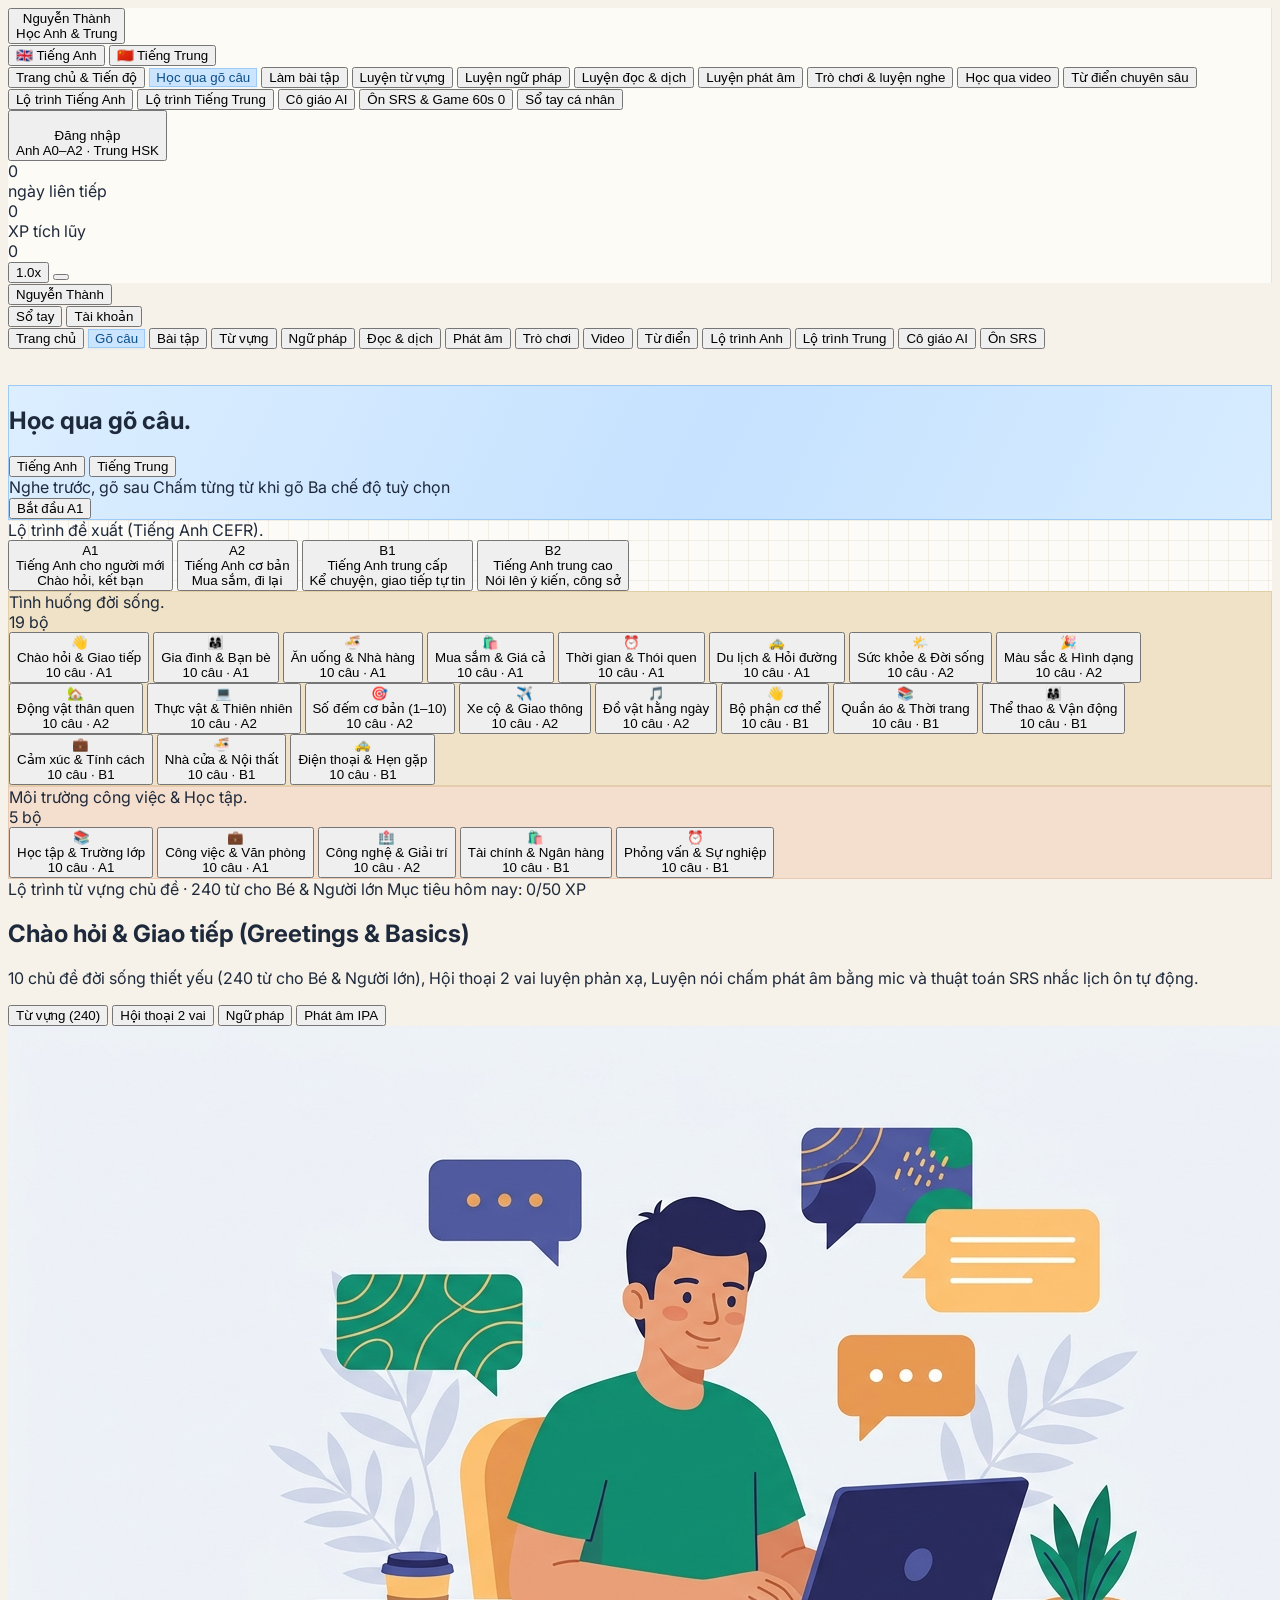
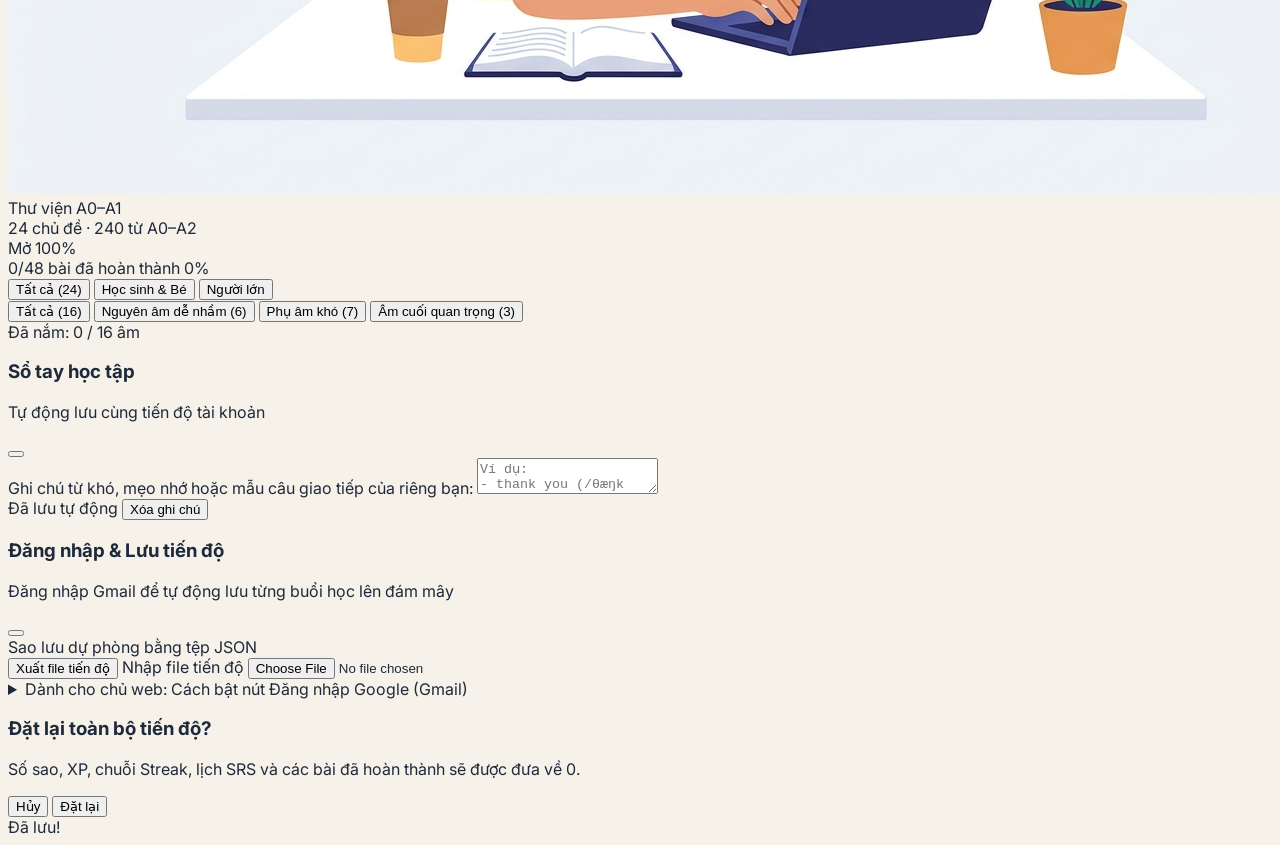
==== engstart-web/index.html @ 900c6ae7 "Add files via upload" ====
<!DOCTYPE html>
<html lang="vi">
<head>
  <meta charset="UTF-8" />
  <meta name="viewport" content="width=device-width, initial-scale=1.0" />
  <title>Nguyễn Thành — Học Tiếng Anh & Tiếng Trung Toàn Diện (Gõ Câu, Lộ Trình, Video, AI)</title>
  <link rel="preconnect" href="https://fonts.googleapis.com" />
  <link rel="preconnect" href="https://fonts.gstatic.com" crossorigin />
  <link href="https://fonts.googleapis.com/css2?family=Inter:wght@400;500;600;700;800&display=swap" rel="stylesheet" />
  <script src="https://cdn.tailwindcss.com/3.4.17"></script>
  <script src="https://unpkg.com/lucide@0.460.0/dist/umd/lucide.min.js"></script>
  <script src="https://cdn.jsdelivr.net/npm/canvas-confetti@1.9.3/dist/confetti.browser.min.js"></script>
  <script src="https://cdn.jsdelivr.net/npm/@supabase/supabase-js@2.47.10/dist/umd/supabase.min.js"></script>
  <script>
    tailwind.config = {
      theme: {
        extend: {
          fontFamily: {
            sans: ['Inter', 'system-ui', '-apple-system', 'BlinkMacSystemFont', 'sans-serif'],
          }
        }
      }
    };
  </script>
  <link rel="stylesheet" href="./css/styles.css?v=20261127w" />
  <link rel="stylesheet" href="./css/practice-lab.css?v=20261127-lab1" />
  <link rel="stylesheet" href="./css/pronunciation-fix.css?v=20261127-v21ipa5" />
  <link rel="stylesheet" href="./css/pronunciation-v31.css?v=20261128-v31" />
  <link rel="stylesheet" href="./css/dictionary-v32.css?v=20261128-v35" />
  <link rel="stylesheet" href="./css/vocab-library-v33.css?v=20261128-v33" />
  <link rel="stylesheet" href="./css/video-library-v36.css?v=20261128-v42" />
</head>
<body class="min-h-screen flex flex-col md:flex-row antialiased selection:bg-sky-100 selection:text-sky-900">

  <!-- ==================== AIO-STYLE LEFT SIDEBAR (DESKTOP) ==================== -->
  <aside id="aio-sidebar" class="hidden md:flex md:flex-col md:w-[244px] shrink-0 aio-sidebar sticky top-0 h-screen z-40 justify-between p-3.5 select-none">
    <div class="space-y-3 overflow-y-auto no-scrollbar pr-0.5">
      <!-- Brand -->
      <button type="button" id="brand-home-btn" class="w-full flex items-center gap-2.5 px-2 py-1.5 text-left group focus:outline-none">
        <div class="w-9 h-9 rounded-xl bg-gradient-to-br from-sky-500 via-indigo-500 to-rose-500 flex items-center justify-center text-white shadow-xs group-hover:scale-105 transition-transform">
          <i data-lucide="sparkles" class="w-5 h-5"></i>
        </div>
        <div class="leading-tight">
          <div class="font-extrabold text-base tracking-tight text-slate-900">Nguyễn <span class="text-sky-600">Thành</span></div>
          <div class="text-[10px] font-bold uppercase tracking-wider text-amber-700/80">Học Anh &amp; Trung</div>
        </div>
      </button>

      <!-- Global Quick Language Switcher -->
      <div class="bg-[#F2ECE0] p-1 rounded-xl grid grid-cols-2 gap-1 text-[11px] font-extrabold">
        <button type="button" data-global-lang="en" class="global-lang-btn py-1.5 rounded-lg transition-all bg-white text-sky-700 shadow-2xs">🇬🇧 Tiếng Anh</button>
        <button type="button" data-global-lang="zh" class="global-lang-btn py-1.5 rounded-lg transition-all text-slate-600 hover:text-slate-900">🇨🇳 Tiếng Trung</button>
      </div>

      <!-- Vertical Navigation -->
            <!-- Vertical Navigation (AIO Full Suite — Anh & Trung) -->
      <nav aria-label="Điều hướng chính" class="space-y-0.5">
        <button type="button" data-main-nav="home" class="main-nav-btn w-full px-2.5 py-1.5 rounded-xl text-xs font-bold transition-all flex items-center gap-2.5 text-slate-700 hover:bg-[#F3EDE1] border border-transparent">
          <span class="w-6 h-6 rounded-lg bg-rose-100 text-rose-600 flex items-center justify-center shrink-0"><i data-lucide="home" class="w-3.5 h-3.5"></i></span>
          <span class="truncate">Trang chủ &amp; Tiến độ</span>
        </button>

        <button type="button" data-main-nav="typing" class="main-nav-btn w-full px-2.5 py-1.5 rounded-xl text-xs font-bold transition-all flex items-center gap-2.5 text-slate-700 hover:bg-[#F3EDE1] border border-transparent">
          <span class="w-6 h-6 rounded-lg bg-sky-100 text-sky-600 flex items-center justify-center shrink-0"><i data-lucide="keyboard" class="w-3.5 h-3.5"></i></span>
          <span class="truncate">Học qua gõ câu</span>
        </button>

        <button type="button" data-main-nav="exercises" class="main-nav-btn w-full px-2.5 py-1.5 rounded-xl text-xs font-bold transition-all flex items-center gap-2.5 text-slate-700 hover:bg-[#F3EDE1] border border-transparent">
          <span class="w-6 h-6 rounded-lg bg-violet-100 text-violet-600 flex items-center justify-center shrink-0"><i data-lucide="clipboard-check" class="w-3.5 h-3.5"></i></span>
          <span class="truncate">Làm bài tập</span>
        </button>

        <button type="button" data-main-nav="bank" class="main-nav-btn w-full px-2.5 py-1.5 rounded-xl text-xs font-bold transition-all flex items-center gap-2.5 text-slate-700 hover:bg-[#F3EDE1] border border-transparent">
          <span class="w-6 h-6 rounded-lg bg-purple-100 text-purple-600 flex items-center justify-center shrink-0"><i data-lucide="library" class="w-3.5 h-3.5"></i></span>
          <span class="truncate">Luyện từ vựng</span>
        </button>

        <button type="button" data-main-nav="grammar" class="main-nav-btn w-full px-2.5 py-1.5 rounded-xl text-xs font-bold transition-all flex items-center gap-2.5 text-slate-700 hover:bg-[#F3EDE1] border border-transparent">
          <span class="w-6 h-6 rounded-lg bg-orange-100 text-orange-600 flex items-center justify-center shrink-0"><i data-lucide="book-open-check" class="w-3.5 h-3.5"></i></span>
          <span class="truncate">Luyện ngữ pháp</span>
        </button>

        <button type="button" data-main-nav="reading" class="main-nav-btn w-full px-2.5 py-1.5 rounded-xl text-xs font-bold transition-all flex items-center gap-2.5 text-slate-700 hover:bg-[#F3EDE1] border border-transparent">
          <span class="w-6 h-6 rounded-lg bg-emerald-100 text-emerald-600 flex items-center justify-center shrink-0"><i data-lucide="file-text" class="w-3.5 h-3.5"></i></span>
          <span class="truncate">Luyện đọc &amp; dịch</span>
        </button>

        <button type="button" data-main-nav="pronunciation" class="main-nav-btn w-full px-2.5 py-1.5 rounded-xl text-xs font-bold transition-all flex items-center gap-2.5 text-slate-700 hover:bg-[#F3EDE1] border border-transparent">
          <span class="w-6 h-6 rounded-lg bg-cyan-100 text-cyan-600 flex items-center justify-center shrink-0"><i data-lucide="mic" class="w-3.5 h-3.5"></i></span>
          <span class="truncate">Luyện phát âm</span>
        </button>

        <button type="button" data-main-nav="practice-lab" class="main-nav-btn w-full px-2.5 py-1.5 rounded-xl text-xs font-bold transition-all flex items-center gap-2.5 text-slate-700 hover:bg-[#F3EDE1] border border-transparent">
          <span class="w-6 h-6 rounded-lg bg-emerald-100 text-emerald-600 flex items-center justify-center shrink-0"><i data-lucide="puzzle" class="w-3.5 h-3.5"></i></span>
          <span class="truncate">Trò chơi &amp; luyện nghe</span>
        </button>
        <button type="button" data-main-nav="videos" class="main-nav-btn w-full px-2.5 py-1.5 rounded-xl text-xs font-bold transition-all flex items-center gap-2.5 text-slate-700 hover:bg-[#F3EDE1] border border-transparent">
          <span class="w-6 h-6 rounded-lg bg-pink-100 text-pink-600 flex items-center justify-center shrink-0"><i data-lucide="clapperboard" class="w-3.5 h-3.5"></i></span>
          <span class="truncate">Học qua video</span>
        </button>

        <button type="button" data-main-nav="dictionary" class="main-nav-btn w-full px-2.5 py-1.5 rounded-xl text-xs font-bold transition-all flex items-center gap-2.5 text-slate-700 hover:bg-[#F3EDE1] border border-transparent">
          <span class="w-6 h-6 rounded-lg bg-amber-100 text-amber-700 flex items-center justify-center shrink-0"><i data-lucide="book-a" class="w-3.5 h-3.5"></i></span>
          <span class="truncate">Từ điển chuyên sâu</span>
        </button>

        <div class="my-1.5 border-t border-[#EAE2D3]"></div>

        <button type="button" data-main-nav="roadmap" class="main-nav-btn w-full px-2.5 py-1.5 rounded-xl text-xs font-bold transition-all flex items-center gap-2.5 text-slate-700 hover:bg-[#F3EDE1] border border-transparent">
          <span class="w-6 h-6 rounded-lg bg-indigo-100 text-indigo-600 flex items-center justify-center shrink-0"><i data-lucide="map" class="w-3.5 h-3.5"></i></span>
          <span class="truncate">Lộ trình Tiếng Anh</span>
        </button>

        <button type="button" data-main-nav="chinese" class="main-nav-btn w-full px-2.5 py-1.5 rounded-xl text-xs font-bold transition-all flex items-center gap-2.5 text-slate-700 hover:bg-[#F3EDE1] border border-transparent">
          <span class="w-6 h-6 rounded-lg bg-red-100 text-red-600 flex items-center justify-center shrink-0"><i data-lucide="languages" class="w-3.5 h-3.5"></i></span>
          <span class="truncate">Lộ trình Tiếng Trung</span>
        </button>

        <button type="button" data-main-nav="tutor" class="main-nav-btn w-full px-2.5 py-1.5 rounded-xl text-xs font-bold transition-all flex items-center gap-2.5 text-slate-700 hover:bg-[#F3EDE1] border border-transparent">
          <span class="w-6 h-6 rounded-lg bg-teal-100 text-teal-600 flex items-center justify-center shrink-0"><i data-lucide="bot" class="w-3.5 h-3.5"></i></span>
          <span class="truncate">Cô giáo AI</span>
        </button>

        <button type="button" data-main-nav="review" class="main-nav-btn w-full px-2.5 py-1.5 rounded-xl text-xs font-bold transition-all flex items-center justify-between gap-2 text-slate-700 hover:bg-[#F3EDE1] border border-transparent">
          <span class="flex items-center gap-2.5 min-w-0">
            <span class="w-6 h-6 rounded-lg bg-lime-100 text-lime-700 flex items-center justify-center shrink-0"><i data-lucide="brain" class="w-3.5 h-3.5"></i></span>
            <span class="truncate">Ôn SRS &amp; Game 60s</span>
          </span>
          <span id="nav-review-badge" class="px-1.5 py-0.5 rounded-full bg-rose-100 text-rose-700 text-[10px] font-extrabold hidden">0</span>
        </button>

        <button type="button" id="header-notebook-btn" class="w-full px-2.5 py-1.5 rounded-xl text-xs font-bold text-slate-700 hover:bg-[#F3EDE1] transition-all flex items-center gap-2.5">
          <span class="w-6 h-6 rounded-lg bg-yellow-100 text-yellow-700 flex items-center justify-center shrink-0"><i data-lucide="notebook-pen" class="w-3.5 h-3.5"></i></span>
          <span class="truncate">Sổ tay cá nhân</span>
        </button>
      </nav>
    </div>

    <!-- Bottom Profile & Stats Card (AIO Style) -->
    <div class="pt-3 border-t border-[#EAE2D3] space-y-2.5">
      <button type="button" id="open-account-modal-btn" class="w-full p-2.5 rounded-2xl bg-white hover:bg-sky-50/50 border border-[#E6DEC9] shadow-2xs flex items-center gap-2.5 text-left transition-colors">
        <img id="header-user-avatar" src="" alt="" class="w-9 h-9 rounded-full hidden object-cover ring-2 ring-sky-200 shrink-0" />
        <div id="header-user-icon" class="w-9 h-9 rounded-full bg-amber-100 text-amber-700 flex items-center justify-center shrink-0">
          <i data-lucide="user" class="w-4 h-4"></i>
        </div>
        <div class="min-w-0 flex-1">
          <div id="header-user-label" class="text-xs font-extrabold text-slate-900 truncate">Đăng nhập</div>
          <div class="text-[10px] font-semibold text-slate-500 truncate">Anh A0–A2 · Trung HSK</div>
        </div>
        <i data-lucide="settings-2" class="w-3.5 h-3.5 text-slate-400 shrink-0"></i>
      </button>

      <div class="grid grid-cols-2 gap-1.5">
        <div class="px-2.5 py-2 rounded-xl bg-white border border-[#EAE2D3] text-center">
          <div class="text-xs font-extrabold text-orange-600 flex items-center justify-center gap-1">
            <i data-lucide="flame" class="w-3.5 h-3.5 fill-orange-500 text-orange-500"></i>
            <span id="header-streak">0</span>
          </div>
          <div class="text-[10px] font-semibold text-slate-500">ngày liên tiếp</div>
        </div>
        <div class="px-2.5 py-2 rounded-xl bg-white border border-[#EAE2D3] text-center">
          <div class="text-xs font-extrabold text-indigo-600 flex items-center justify-center gap-1">
            <i data-lucide="zap" class="w-3.5 h-3.5 fill-indigo-500 text-indigo-500"></i>
            <span id="header-xp">0</span>
          </div>
          <div class="text-[10px] font-semibold text-slate-500">XP tích lũy</div>
        </div>
      </div>

      <div class="flex items-center justify-between gap-1.5 px-1">
        <div class="px-2 py-1 rounded-lg bg-amber-50 border border-amber-200/80 text-amber-700 text-[11px] font-bold flex items-center gap-1">
          <i data-lucide="star" class="w-3 h-3 fill-amber-400 text-amber-500"></i>
          <span id="header-stars">0</span>
        </div>
        <button type="button" id="speed-toggle-btn" title="Đổi tốc độ đọc" class="px-2 py-1 rounded-lg border border-[#E6DEC9] bg-white hover:bg-slate-50 text-[11px] font-bold text-slate-700 flex items-center gap-1">
          <i data-lucide="gauge" class="w-3 h-3 text-sky-600"></i>
          <span id="speed-label">1.0x</span>
        </button>
        <button type="button" id="open-reset-modal-btn" title="Đặt lại tiến độ học" class="p-1.5 rounded-lg text-slate-400 hover:text-rose-600 hover:bg-rose-50 transition-colors" aria-label="Đặt lại tiến độ">
          <i data-lucide="rotate-ccw" class="w-3.5 h-3.5"></i>
        </button>
      </div>
    </div>
  </aside>

  <!-- ==================== MOBILE TOP HEADER ==================== -->
  <header id="main-header" class="md:hidden sticky top-0 z-40 bg-[#FDFBF6]/95 backdrop-blur-md border-b border-[#EAE2D3]">
    <div class="px-3.5 h-14 flex items-center justify-between gap-2">
      <button type="button" data-main-nav="typing" class="flex items-center gap-2 text-left">
        <div class="w-8 h-8 rounded-xl bg-gradient-to-br from-sky-500 via-indigo-500 to-rose-500 flex items-center justify-center text-white">
          <i data-lucide="sparkles" class="w-4 h-4"></i>
        </div>
        <span class="font-extrabold text-base text-slate-900">Nguyễn <span class="text-sky-600">Thành</span></span>
      </button>
      <div class="flex items-center gap-1.5">
        <button type="button" id="mobile-notebook-btn" class="px-2.5 py-1.5 rounded-lg bg-white border border-[#EAE2D3] text-xs font-bold text-slate-700 flex items-center gap-1">
          <i data-lucide="notebook-pen" class="w-3.5 h-3.5 text-orange-500"></i> Sổ tay
        </button>
        <button type="button" data-open-account="1" class="px-2.5 py-1.5 rounded-lg bg-slate-900 text-white text-xs font-bold">Tài khoản</button>
      </div>
    </div>
    <div class="border-t border-[#EAE2D3] bg-[#FDFBF6] px-3 py-1.5 overflow-x-auto no-scrollbar">
            <div class="flex items-center gap-1 min-w-max">
        <button type="button" data-main-nav="home" class="main-nav-btn px-2.5 py-1.5 rounded-lg text-xs font-bold">Trang chủ</button>
        <button type="button" data-main-nav="typing" class="main-nav-btn px-2.5 py-1.5 rounded-lg text-xs font-bold">Gõ câu</button>
        <button type="button" data-main-nav="exercises" class="main-nav-btn px-2.5 py-1.5 rounded-lg text-xs font-bold">Bài tập</button>
        <button type="button" data-main-nav="bank" class="main-nav-btn px-2.5 py-1.5 rounded-lg text-xs font-bold">Từ vựng</button>
        <button type="button" data-main-nav="grammar" class="main-nav-btn px-2.5 py-1.5 rounded-lg text-xs font-bold">Ngữ pháp</button>
        <button type="button" data-main-nav="reading" class="main-nav-btn px-2.5 py-1.5 rounded-lg text-xs font-bold">Đọc &amp; dịch</button>
        <button type="button" data-main-nav="pronunciation" class="main-nav-btn px-2.5 py-1.5 rounded-lg text-xs font-bold">Phát âm</button>
        <button type="button" data-main-nav="practice-lab" class="main-nav-btn px-2.5 py-1.5 rounded-lg text-xs font-bold">Trò chơi</button>
        <button type="button" data-main-nav="videos" class="main-nav-btn px-2.5 py-1.5 rounded-lg text-xs font-bold">Video</button>
        <button type="button" data-main-nav="dictionary" class="main-nav-btn px-2.5 py-1.5 rounded-lg text-xs font-bold">Từ điển</button>
        <button type="button" data-main-nav="roadmap" class="main-nav-btn px-2.5 py-1.5 rounded-lg text-xs font-bold">Lộ trình Anh</button>
        <button type="button" data-main-nav="chinese" class="main-nav-btn px-2.5 py-1.5 rounded-lg text-xs font-bold">Lộ trình Trung</button>
        <button type="button" data-main-nav="tutor" class="main-nav-btn px-2.5 py-1.5 rounded-lg text-xs font-bold">Cô giáo AI</button>
        <button type="button" data-main-nav="review" class="main-nav-btn px-2.5 py-1.5 rounded-lg text-xs font-bold">Ôn SRS</button>
      </div>
    </div>
  </header>

  <!-- ==================== MAIN CONTENT WRAPPER ==================== -->
  <div class="flex-1 min-w-0 flex flex-col">
  <main class="flex-1 max-w-6xl w-full mx-auto px-4 sm:px-6 py-5 sm:py-6">

    <!-- ========== PAGE 0: AIO-STYLE SENTENCE TYPING ("HỌC QUA GÕ CÂU") ========== -->
        <section id="page-home" class="page-section hidden space-y-5 animate-pop"></section>
    <section id="page-grammar" class="page-section hidden space-y-5 animate-pop"></section>
    <section id="page-reading" class="page-section hidden space-y-5 animate-pop"></section>
    <section id="page-pronunciation" class="page-section hidden space-y-5 animate-pop"></section>
    <section id="page-practice-lab" class="page-section hidden animate-pop"><div id="practice-lab-root"></div></section>
    <section id="page-dictionary" class="page-section hidden space-y-5 animate-pop"></section>
    <section id="page-typing" class="page-section hidden space-y-5 animate-pop"></section>
    <section id="page-exercises" class="page-section hidden space-y-5 animate-pop"></section>

    <!-- ========== PAGE 1: ROADMAP ========== -->
    <section id="page-roadmap" class="page-section space-y-6 animate-pop">

      <!-- Top Header, Daily Goal & 4-Track Switcher -->
      <div id="roadmap-chrome" class="space-y-4">
        <div class="bg-white rounded-2xl border border-slate-200/80 shadow-xs p-5 sm:p-6 flex flex-col lg:flex-row lg:items-center justify-between gap-5">
          <div class="space-y-2.5 max-w-2xl">
            <div class="flex flex-wrap items-center gap-2">
              <span class="inline-flex items-center gap-1.5 px-2.5 py-1 rounded-full bg-emerald-50 border border-emerald-200/80 text-emerald-700 text-[11px] font-bold uppercase tracking-wider">
                <span class="w-1.5 h-1.5 rounded-full bg-emerald-500"></span>
                <span id="track-kicker">Lộ trình từ vựng chủ đề · 240 từ cho Bé & Người lớn</span>
              </span>
              <span id="daily-goal-pill" class="inline-flex items-center gap-1.5 px-2.5 py-1 rounded-full bg-orange-50 border border-orange-200/80 text-orange-700 text-[11px] font-bold">
                Mục tiêu hôm nay: 0/50 XP
              </span>
            </div>
            <h1 id="track-heading" class="text-2xl sm:text-3xl font-extrabold tracking-tight text-slate-900">
              Chào hỏi &amp; Giao tiếp (Greetings &amp; Basics)
            </h1>
            <p id="track-desc" class="text-sm text-slate-600 leading-relaxed">
              10 chủ đề đời sống thiết yếu (240 từ cho Bé & Người lớn), Hội thoại 2 vai luyện phản xạ, Luyện nói chấm phát âm bằng mic và thuật toán SRS nhắc lịch ôn tự động.
            </p>
          </div>

          <div class="flex flex-col sm:flex-row items-start sm:items-center gap-4 shrink-0">
            <!-- 4-Track Switcher -->
            <div class="bg-slate-100 p-1 rounded-xl inline-flex flex-wrap gap-1">
              <button type="button" data-track="vocab" class="track-btn px-3 py-2 rounded-lg text-xs sm:text-sm font-semibold transition-all">Từ vựng (240)</button>
              <button type="button" data-track="dialogue" class="track-btn px-3 py-2 rounded-lg text-xs sm:text-sm font-semibold transition-all">Hội thoại 2 vai</button>
              <button type="button" data-track="grammar" class="track-btn px-3 py-2 rounded-lg text-xs sm:text-sm font-semibold transition-all">Ngữ pháp</button>
              <button type="button" data-track="ipa" class="track-btn px-3 py-2 rounded-lg text-xs sm:text-sm font-semibold transition-all">Phát âm IPA</button>
            </div>
            <img
              src="./assets/hero-illustration.jpg"
              alt="Học tiếng Anh từ con số 0"
              class="hidden xl:block w-36 h-20 rounded-xl object-cover border border-slate-200/80 shadow-2xs"
            />
          </div>
        </div>
      </div>

      <!-- SUB-TRACK A: VOCABULARY TOPICS (2-Column Layout, 10 Topics = 100 Words) -->
      <div id="track-view-vocab" class="grid grid-cols-1 lg:grid-cols-12 gap-6 items-start">
        <aside class="lg:col-span-4 bg-white rounded-2xl border border-slate-200/80 shadow-xs p-4 sm:p-5 space-y-4 lg:sticky lg:top-20">
          <div class="flex items-center justify-between pb-3 border-b border-slate-100">
            <div>
              <div class="text-[11px] font-bold uppercase tracking-wider text-indigo-600">Thư viện A0–A1</div>
              <div class="text-sm font-extrabold text-slate-900 mt-0.5">24 chủ đề · 240 từ A0–A2</div>
            </div>
            <span class="px-2.5 py-1 rounded-lg bg-emerald-50 text-emerald-700 text-[11px] font-bold">Mở 100%</span>
          </div>

          <div class="space-y-1.5">
            <div class="flex items-center justify-between text-xs font-semibold">
              <span class="text-slate-500" id="sidebar-total-lessons">0/48 bài đã hoàn thành</span>
              <span class="text-indigo-600" id="sidebar-total-pct">0%</span>
            </div>
            <div class="w-full h-2 bg-slate-100 rounded-full overflow-hidden">
              <div id="sidebar-total-bar" class="h-full bg-gradient-to-r from-indigo-500 to-emerald-500 rounded-full transition-all duration-500" style="width: 0%"></div>
            </div>
          </div>

          <!-- Audience Filter (Học sinh & Người lớn) -->
          <div class="grid grid-cols-3 gap-1 bg-slate-100 p-1 rounded-xl text-[11px] font-bold">
            <button type="button" data-aud-filter="all" class="aud-filter-btn py-1.5 px-2 rounded-lg transition-all">Tất cả (24)</button>
            <button type="button" data-aud-filter="kids" class="aud-filter-btn py-1.5 px-2 rounded-lg transition-all">Học sinh &amp; Bé</button>
            <button type="button" data-aud-filter="adult" class="aud-filter-btn py-1.5 px-2 rounded-lg transition-all">Người lớn</button>
          </div>

          <div id="topic-sidebar-list" class="space-y-1.5 max-h-[480px] overflow-y-auto pr-1">
            <!-- Rendered by JS -->
          </div>
        </aside>

        <div class="lg:col-span-8 space-y-5" id="topic-main-panel">
          <!-- Rendered by JS -->
        </div>
      </div>

      <!-- SUB-TRACK B: 2-ROLE DIALOGUES (Hội thoại mẫu ngắn 2 vai) -->
      <div id="track-view-dialogue" class="hidden grid grid-cols-1 lg:grid-cols-12 gap-6 items-start">
        <aside class="lg:col-span-4 bg-white rounded-2xl border border-slate-200/80 shadow-xs p-4 space-y-2 lg:sticky lg:top-20" id="dialogue-sidebar-list">
          <!-- Rendered by JS -->
        </aside>
        <div class="lg:col-span-8 bg-white rounded-2xl border border-slate-200/80 shadow-xs p-5 sm:p-7 space-y-5" id="dialogue-detail-panel">
          <!-- Rendered by JS -->
        </div>
      </div>

      <!-- SUB-TRACK C: GRAMMAR (5 Core Beginner Lessons) -->
      <div id="track-view-grammar" class="hidden grid grid-cols-1 lg:grid-cols-12 gap-6 items-start">
        <aside class="lg:col-span-4 bg-white rounded-2xl border border-slate-200/80 shadow-xs p-4 space-y-2 lg:sticky lg:top-20" id="grammar-sidebar-list"></aside>
        <div class="lg:col-span-8 bg-white rounded-2xl border border-slate-200/80 shadow-xs p-5 sm:p-7 space-y-6" id="grammar-detail-panel"></div>
      </div>

      <!-- SUB-TRACK D: IPA PRONUNCIATION (16 Core Sounds) -->
      <div id="track-view-ipa" class="hidden space-y-5">
        <div class="flex flex-wrap items-center justify-between gap-3">
          <div class="flex flex-wrap gap-2" id="ipa-filter-bar">
            <button type="button" data-ipa-cat="all" class="ipa-filter-btn px-3.5 py-1.5 rounded-full text-xs font-semibold transition-all">Tất cả (16)</button>
            <button type="button" data-ipa-cat="vowel" class="ipa-filter-btn px-3.5 py-1.5 rounded-full text-xs font-semibold transition-all">Nguyên âm dễ nhầm (6)</button>
            <button type="button" data-ipa-cat="consonant" class="ipa-filter-btn px-3.5 py-1.5 rounded-full text-xs font-semibold transition-all">Phụ âm khó (7)</button>
            <button type="button" data-ipa-cat="ending" class="ipa-filter-btn px-3.5 py-1.5 rounded-full text-xs font-semibold transition-all">Âm cuối quan trọng (3)</button>
          </div>
          <div class="text-xs font-bold text-indigo-700 bg-indigo-50 px-3 py-1.5 rounded-lg border border-indigo-100">
            Đã nắm: <span id="ipa-progress-count">0</span> / 16 âm
          </div>
        </div>
        <div class="grid grid-cols-1 lg:grid-cols-12 gap-6 items-start">
          <div class="lg:col-span-7 grid grid-cols-2 sm:grid-cols-4 gap-3" id="ipa-grid"></div>
          <div class="lg:col-span-5 bg-white rounded-2xl border border-slate-200/90 shadow-xs p-5 sm:p-6 lg:sticky lg:top-20" id="ipa-detail-panel"></div>
        </div>
      </div>
    </section>

    <!-- ========== PAGE 2: ACTIVE STUDY SESSION ========== -->
    <section id="page-study" class="page-section hidden max-w-3xl mx-auto space-y-5 animate-pop"></section>

    <!-- ========== PAGE 3: SRS REVIEW DECK ========== -->
    <section id="page-review" class="page-section hidden space-y-6 animate-pop"></section>

    <!-- ========== PAGE 4: 10K COMMUNICATION VOCAB BANK ========== -->
    <section id="page-bank" class="page-section hidden space-y-6 animate-pop"></section>

    <!-- ========== PAGE 5: AI TEACHER (CÔ SARAH) ========== -->
    <section id="page-tutor" class="page-section hidden space-y-6 animate-pop"></section>

    <!-- ========== PAGE 6: CHINESE HSK 1 ========== -->
    <section id="page-chinese" class="page-section hidden space-y-6 animate-pop"></section>

    <!-- ========== PAGE 7: VIDEO STUDIO (CORODOMO STYLE) ========== -->
    <section id="page-videos" class="page-section hidden space-y-6 animate-pop"></section>
  </main>
  </div>

  <!-- ==================== NOTEBOOK DRAWER ==================== -->
  <div id="notebook-drawer" class="fixed inset-0 z-50 hidden justify-end bg-slate-900/40 backdrop-blur-xs">
    <div class="bg-white w-full max-w-md h-full shadow-2xl border-l border-slate-200 flex flex-col animate-pop">
      <div class="p-5 border-b border-slate-100 flex items-center justify-between">
        <div class="flex items-center gap-2">
          <div class="w-8 h-8 rounded-lg bg-amber-50 text-amber-600 flex items-center justify-center">
            <i data-lucide="notebook-pen" class="w-4 h-4"></i>
          </div>
          <div>
            <h3 class="font-bold text-slate-900 text-base">Sổ tay học tập</h3>
            <p class="text-[11px] text-slate-500">Tự động lưu cùng tiến độ tài khoản</p>
          </div>
        </div>
        <button type="button" id="close-notebook-btn" class="p-2 rounded-lg text-slate-400 hover:text-slate-700 hover:bg-slate-100" aria-label="Đóng sổ tay">
          <i data-lucide="x" class="w-5 h-5"></i>
        </button>
      </div>
      <div class="p-5 flex-1 flex flex-col gap-3">
        <label for="notebook-textarea" class="text-xs font-semibold text-slate-600">Ghi chú từ khó, mẹo nhớ hoặc mẫu câu giao tiếp của riêng bạn:</label>
        <textarea id="notebook-textarea" class="flex-1 w-full p-3.5 rounded-xl border border-slate-200 focus:border-indigo-500 focus:ring-2 focus:ring-indigo-100 outline-none text-sm text-slate-800 leading-relaxed resize-none" placeholder="Ví dụ:&#10;- thank you (/θæŋk juː/): nhớ đặt lưỡi giữa hai hàm răng&#10;- How much is this? (Cái này bao nhiêu tiền?)"></textarea>
        <div class="flex items-center justify-between text-xs text-slate-400">
          <span>Đã lưu tự động</span>
          <button type="button" id="clear-notebook-btn" class="text-rose-500 hover:text-rose-700 font-semibold">Xóa ghi chú</button>
        </div>
      </div>
    </div>
  </div>

  <!-- ==================== ACCOUNT & CLOUD SYNC MODAL ==================== -->
  <div id="account-modal" class="fixed inset-0 z-50 hidden items-center justify-center bg-slate-900/50 backdrop-blur-xs p-4">
    <div class="bg-white rounded-3xl max-w-lg w-full max-h-[90vh] overflow-y-auto p-6 shadow-2xl border border-slate-200 space-y-5 animate-pop">
      <div class="flex items-center justify-between pb-3 border-b border-slate-100">
        <div class="flex items-center gap-2.5">
          <div class="w-10 h-10 rounded-xl bg-indigo-50 text-indigo-600 flex items-center justify-center">
            <i data-lucide="cloud" class="w-5 h-5"></i>
          </div>
          <div>
            <h3 class="text-lg font-extrabold text-slate-900">Đăng nhập &amp; Lưu tiến độ</h3>
            <p class="text-xs text-slate-500">Đăng nhập Gmail để tự động lưu từng buổi học lên đám mây</p>
          </div>
        </div>
        <button type="button" id="close-account-modal-btn" class="p-2 rounded-lg text-slate-400 hover:text-slate-700 hover:bg-slate-100" aria-label="Đóng">
          <i data-lucide="x" class="w-5 h-5"></i>
        </button>
      </div>

      <!-- Google Auth Box (Dynamic) -->
      <div id="auth-panel-box" class="space-y-3 bg-indigo-50/50 p-4 rounded-2xl border border-indigo-100">
        <!-- Rendered by JS -->
      </div>

      <!-- Local JSON Backup -->
      <div class="space-y-2.5 pt-1">
        <div class="text-xs font-bold uppercase tracking-wider text-slate-500">Sao lưu dự phòng bằng tệp JSON</div>
        <div class="grid grid-cols-2 gap-2.5">
          <button type="button" id="export-json-btn" class="py-2.5 px-3 rounded-xl bg-slate-100 hover:bg-slate-200 text-slate-800 text-xs font-bold flex items-center justify-center gap-1.5">
            <i data-lucide="download" class="w-4 h-4"></i> Xuất file tiến độ
          </button>
          <label class="py-2.5 px-3 rounded-xl bg-slate-100 hover:bg-slate-200 text-slate-800 text-xs font-bold flex items-center justify-center gap-1.5 cursor-pointer">
            <i data-lucide="upload" class="w-4 h-4"></i> Nhập file tiến độ
            <input type="file" id="import-json-input" accept="application/json" class="hidden" />
          </label>
        </div>
      </div>

      <!-- Admin Setup Hint (Collapsible) -->
      <details class="text-xs text-slate-500 bg-slate-50 p-3.5 rounded-xl border border-slate-200/80">
        <summary class="cursor-pointer font-bold text-slate-700">Dành cho chủ web: Cách bật nút Đăng nhập Google (Gmail)</summary>
        <ol class="list-decimal pl-4 mt-2 space-y-1.5 leading-relaxed">
          <li>Tạo dự án miễn phí tại <strong>supabase.com</strong> và chạy tệp <code>supabase_schema.sql</code> trong SQL Editor.</li>
          <li>Bật <strong>Google Provider</strong> trong <em>Authentication → Providers</em> (dán OAuth Client ID từ Google Cloud Console).</li>
          <li>Điền <code>SUPABASE_URL</code> và <code>SUPABASE_ANON_KEY</code> vào tệp <code>js/config.js</code> rồi đẩy lên GitHub.</li>
        </ol>
      </details>
    </div>
  </div>

  <!-- ==================== RESET MODAL ==================== -->
  <div id="reset-modal" class="fixed inset-0 z-50 hidden items-center justify-center bg-slate-900/45 backdrop-blur-xs p-4">
    <div class="bg-white rounded-2xl max-w-sm w-full p-6 shadow-xl border border-slate-200 space-y-4 animate-pop">
      <div class="w-11 h-11 rounded-xl bg-rose-50 text-rose-600 flex items-center justify-center">
        <i data-lucide="alert-triangle" class="w-5 h-5"></i>
      </div>
      <div>
        <h3 class="text-lg font-bold text-slate-900">Đặt lại toàn bộ tiến độ?</h3>
        <p class="text-sm text-slate-600 mt-1">Số sao, XP, chuỗi Streak, lịch SRS và các bài đã hoàn thành sẽ được đưa về 0.</p>
      </div>
      <div class="flex items-center justify-end gap-2 pt-2">
        <button type="button" id="cancel-reset-btn" class="px-4 py-2 rounded-xl text-sm font-semibold text-slate-600 hover:bg-slate-100">Hủy</button>
        <button type="button" id="confirm-reset-btn" class="px-4 py-2 rounded-xl text-sm font-semibold bg-rose-600 hover:bg-rose-700 text-white">Đặt lại</button>
      </div>
    </div>
  </div>

  <!-- ==================== TOAST ==================== -->
  <div id="toast" class="fixed bottom-5 right-5 z-50 pointer-events-none opacity-0 translate-y-3 transition-all duration-300">
    <div class="bg-slate-900 text-white text-xs sm:text-sm font-medium px-4 py-2.5 rounded-xl shadow-lg flex items-center gap-2">
      <i data-lucide="check-circle-2" class="w-4 h-4 text-emerald-400"></i>
      <span id="toast-msg">Đã lưu!</span>
    </div>
  </div>

  <script src="./js/config.js"></script>
  <script src="./js/data.js"></script>
  <script src="./js/vocab_bank.js"></script>
  <script src="./js/chinese.js"></script>
  <script src="./js/pronunciation-content.js?v=20261128-v31"></script>
  <script src="./js/pronunciation-helpers.js?v=20261127-v21ipa5"></script>
  <script src="./js/pronunciation-manifest.js?v=20261127-v21ipa5"></script>
  <script src="./js/phoneme-player.js?v=20261127-v21ipa5"></script>
  <script src="./js/pronunciation-controller.js?v=20261127-v21ipa5"></script>
  <script src="./js/practice-lab.js?v=20261127-lab1"></script>
  <script src="./js/grammar-data.js?v=20261128-v30"></script>
  <script src="./js/dictionary-data.js?v=20261128-v34"></script>
  <script src="./js/dictionary-zh-v35.js?v=20261128-v35"></script>
  <script src="./js/dictionary-v32.js?v=20261128-v35"></script>
  <script src="./js/vocab-library-data.js?v=20261128-v33"></script>
  <script src="./js/vocab-library-v33.js?v=20261128-v33"></script>
  <script src="./js/video-library-data.js?v=20261128-v42"></script>
  <script src="./js/video-library-v36.js?v=20261128-v42"></script>
  <script src="./js/app.js?v=20261128-v36"></script>
  <script defer src="/_vercel/insights/script.js"></script>
</body>
</html>
---- engstart-web/css/styles.css ----
body {
      font-family: 'Inter', system-ui, -apple-system, sans-serif;
      background-color: #F6F2E9;
      color: #1E293B;
      overflow-x: hidden;
    }
    .aio-sidebar {
      background-color: #FDFBF6;
      border-right: 1px solid #EAE2D3;
    }
    .aio-grid-paper {
      background-color: #FCFBF7;
      background-image:
        linear-gradient(to right, rgba(214, 204, 184, 0.28) 1px, transparent 1px),
        linear-gradient(to bottom, rgba(214, 204, 184, 0.28) 1px, transparent 1px);
      background-size: 20px 20px;
    }
    .aio-sky-banner {
      background: linear-gradient(115deg, #DCEEFF 0%, #C6E2FF 55%, #D7ECFF 100%);
      border: 1px solid #9CCBF8;
    }
    .aio-honey-panel {
      background-color: #EFE2C6;
      border: 1px solid #E2CFA8;
    }
    .aio-peach-panel {
      background-color: #F4DFCE;
      border: 1px solid #E8C9B1;
    }
    .aio-nav-active {
      background-color: #CCE5FE !important;
      color: #0B4F8A !important;
      border: 1px solid #9CCBF8 !important;
      box-shadow: 0 1px 2px rgba(14, 116, 204, 0.08);
    }
    .no-scrollbar::-webkit-scrollbar { display: none; }
    .no-scrollbar { -ms-overflow-style: none; scrollbar-width: none; }
    @keyframes popIn {
      0% { opacity: 0; transform: translateY(6px) scale(0.99); }
      100% { opacity: 1; transform: translateY(0) scale(1); }
    }
    .animate-pop { animation: popIn 0.22s ease-out forwards; }
    @keyframes pulseRing {
      0% { transform: scale(0.95); box-shadow: 0 0 0 0 rgba(239, 68, 68, 0.55); }
      70% { transform: scale(1.03); box-shadow: 0 0 0 14px rgba(239, 68, 68, 0); }
      100% { transform: scale(0.95); box-shadow: 0 0 0 0 rgba(239, 68, 68, 0); }
    }
    .mic-recording { animation: pulseRing 1.4s infinite; }
    body.zen-mode #main-header,
    body.zen-mode #aio-sidebar,
    body.zen-mode #roadmap-chrome {
      display: none !important;
    }

    .aio-lavender-banner { background: linear-gradient(115deg, #ECE2FE 0%, #DFCEF9 100%); border: 1px solid #C9B2F4; }
    .aio-orange-banner   { background: linear-gradient(115deg, #FDE4CF 0%, #FAD3B4 100%); border: 1px solid #F0B98D; }
    .aio-mint-banner     { background: linear-gradient(115deg, #DCF4E6 0%, #C7EBD6 100%); border: 1px solid #9BD9B4; }
    .aio-cyan-banner     { background: linear-gradient(115deg, #D2F1F5 0%, #BCE7EE 100%); border: 1px solid #8AD3DF; }
    .aio-pink-banner     { background: linear-gradient(115deg, #FCE0EB 0%, #F7CADE 100%); border: 1px solid #EBA5C5; }
    .aio-sand-banner     { background: linear-gradient(115deg, #F4EAD4 0%, #EADAB7 100%); border: 1px solid #D8C190; }
    .aio-coral-banner    { background: linear-gradient(115deg, #FDE2DA 0%, #F8CEC3 100%); border: 1px solid #EBAFA0; }

    .coro-green-banner {
      background-color: #1FA97C;
      background-image:
        linear-gradient(to right, rgba(255,255,255,0.12) 1px, transparent 1px),
        linear-gradient(to bottom, rgba(255,255,255,0.12) 1px, transparent 1px);
      background-size: 24px 24px;
    }
---- engstart-web/css/practice-lab.css ----
/* Namespaced optional practice hub; original styles unaffected. */
#practice-lab-root {color:#153b36;max-width:1100px;margin:0 auto;padding-bottom:36px;font-family:Inter,system-ui,sans-serif}
#practice-lab-root button {cursor:pointer;transition:transform .15s,background .15s,border-color .15s}
#practice-lab-root button:hover:not(:disabled){transform:translateY(-1px)}
#practice-lab-root button:disabled{cursor:default}
.lab-hero{display:flex;justify-content:space-between;gap:20px;align-items:center;padding:28px;border-radius:24px;background:linear-gradient(115deg,#d7f0e9,#f5e9d7);border:1px solid #d3e8d9;margin-bottom:16px}
.lab-hero h2{font-size:clamp(24px,3vw,34px);font-weight:850;line-height:1.25;margin:8px 0}.lab-hero p{font-size:13px;color:#58726e;max-width:480px}.lab-kicker{font-size:10px;font-weight:800;letter-spacing:1.3px;color:#35796c}
.lab-tabs{display:flex;background:#fff9;padding:4px;border:1px solid #c9e0d9;border-radius:12px;flex-shrink:0}.lab-tabs button{padding:10px 14px;font-size:12px;font-weight:700;border-radius:9px;color:#637e78}.lab-tabs button.selected{background:#176f5d;color:white}
.lab-metrics{display:grid;grid-template-columns:repeat(3,1fr);gap:12px;margin-bottom:20px}.lab-metrics>div{border-radius:15px;padding:16px;background:white;border:1px solid #e5e8e3;display:flex;flex-direction:column}.lab-metrics b{font-size:23px;color:#21715f}.lab-metrics small{font-size:11px;color:#82938e}
.lab-filter{display:flex;gap:10px;flex-wrap:wrap;align-items:center;justify-content:space-between;margin:14px 0}.lab-filter strong{font-size:14px}.lab-filter span{font-size:11px;color:#7f918b;margin-left:7px}.lab-pills{display:flex;gap:5px;background:#e9f1ed;padding:4px;border-radius:10px}.lab-pills button{padding:7px 12px;border-radius:7px;font-size:12px;font-weight:700}.lab-pills button.active{background:white;color:#146e5e;box-shadow:0 1px 3px #0002}
.lab-grid{display:grid;grid-template-columns:repeat(2,minmax(0,1fr));gap:16px}.lab-tile{min-height:218px;border:1px solid #e3e9e4;border-radius:21px;padding:22px;background:white;display:flex;flex-direction:column;align-items:flex-start}.lab-tile h3{font-weight:800;font-size:19px;margin:10px 0 5px}.lab-tile p{font-size:12px;line-height:1.6;color:#677b77;flex:1}.lab-emoji{font-size:26px;border-radius:12px;padding:7px 12px;background:#f9f0e7}.lab-pink{background:linear-gradient(140deg,#fff1f6,#fff)}.lab-blue{background:linear-gradient(140deg,#eaf6ff,#fff)}.lab-gold{background:linear-gradient(140deg,#fff6e2,#fff)}.lab-green{background:linear-gradient(140deg,#eaf9ee,#fff)}
.lab-button,.lab-submit{border-radius:11px;padding:10px 16px;font-weight:750;font-size:12px;background:#176f5d;color:white;margin-top:14px}.lab-footer{border-radius:18px;border:1px solid #dcece6;padding:20px;background:#f9fcf8;margin-top:18px}.lab-footer strong{font-size:15px}.lab-footer p{font-size:12px;color:#667f78;margin-top:6px}.lab-shortcuts{display:flex;gap:8px;flex-wrap:wrap;margin-top:12px}.lab-shortcuts button{font-size:12px;font-weight:700;color:#196853;background:white;border:1px solid #d2e4dd;border-radius:9px;padding:9px 12px}
.lab-play{border:1px solid #e4e8e0;background:white;border-radius:22px;padding:22px}.lab-playhead{display:flex;justify-content:space-between;align-items:center;gap:12px;font-size:14px}.lab-playhead span{font-weight:700;color:#69867d}.lab-back{font-size:12px;margin-right:8px;color:#537b70}.lab-progress{height:7px;background:#edf1ed;border-radius:20px;overflow:hidden;margin:16px 0 20px}.lab-progress i{height:100%;display:block;background:#2f927c;transition:width .2s}.lab-question{text-align:center;padding:16px 10px}.lab-question>span{font-size:11px;color:#779188;font-weight:700}.lab-question h3{font-size:clamp(23px,3vw,34px);font-weight:850;color:#164e40;margin:8px 0}.lab-question p{font-size:12px;color:#688079;margin-bottom:14px}.lab-listen{background:#edf8f5;border:1px solid #c9e5dc;color:#126f5c;font-size:12px;padding:10px 13px;border-radius:10px;font-weight:700;margin:4px}.lab-choices{display:grid;grid-template-columns:repeat(2,1fr);gap:12px;margin:10px auto;max-width:680px}.lab-choices button,.lab-matching button{padding:15px 12px;border:1px solid #dde9e3;border-radius:11px;background:#fcfdfc;font-weight:700;font-size:13px;min-height:54px}.lab-choices button.correct,.lab-matching button.matched{background:#d7f5e5;border-color:#83d2aa;color:#17563d}.lab-matching button.selected{border-color:#1e9478;background:#e3f7ef}.lab-matching button.miss{border-color:#e77b7b;background:#fdeaea}.lab-matching{display:grid;grid-template-columns:1fr 1fr;gap:14px;max-width:760px;margin:auto}.lab-matching>div{display:grid;gap:9px}
.lab-result{margin:18px auto 0;padding:18px;border-radius:13px;max-width:680px}.lab-result.ok{background:#e9f9ef;color:#196342}.lab-result.wrong{background:#fff1e5;color:#8b4b19}.lab-result p{font-size:13px;margin-top:4px}.lab-result button{display:block;margin-top:12px;border-radius:9px;background:#166e5c;color:white;padding:10px 16px;font-size:12px;font-weight:750}
#lab-dictation-form{max-width:630px;margin:auto;display:flex;gap:10px;align-items:flex-end;flex-wrap:wrap}#lab-dictation-form label{flex-basis:100%;font-size:12px;font-weight:750}#lab-dictation-form input{flex:1;min-width:180px;border:1px solid #cce0d7;border-radius:11px;padding:12px;font-size:15px;outline-color:#50aa94}#lab-dictation-form button{margin:0;min-height:46px}
.lab-order-picked,.lab-order-pool{min-height:70px;padding:15px;display:flex;gap:8px;justify-content:center;align-items:center;flex-wrap:wrap;border:1px dashed #bfd9cf;border-radius:13px;margin:10px auto;max-width:700px;color:#77948c}.lab-order-picked span,.lab-order-pool button{background:#e9f7ef;color:#1a6b51;border:1px solid #cce9da;border-radius:9px;padding:8px 12px;font-weight:700;font-size:13px}.lab-order-pool button.matched{opacity:.35}.lab-controls{display:flex;justify-content:center;gap:10px}.lab-controls button{margin:9px 0;border-radius:10px;padding:10px 16px;font-weight:700;font-size:12px}.lab-controls button:not(.lab-submit){border:1px solid #d3e7dc;color:#286a55}.lab-finish{text-align:center;background:white;border-radius:23px;border:1px solid #e2e9e3;padding:40px 20px}.lab-finish>span{font-size:48px}.lab-finish h3{font-size:25px;font-weight:850;margin:12px}.lab-finish b{font-size:30px;color:#187860}.lab-finish p{font-size:13px;color:#6f867c;margin-top:8px}
@media(max-width:680px){.lab-hero{flex-direction:column;align-items:flex-start;padding:20px}.lab-grid{grid-template-columns:1fr}.lab-metrics{gap:7px}.lab-metrics>div{padding:12px}.lab-metrics b{font-size:20px}.lab-choices{grid-template-columns:1fr}.lab-play{padding:13px}.lab-matching{gap:8px}.lab-matching button{padding:10px 5px;font-size:11px}}

.lab-week{display:flex;justify-content:space-between;align-items:center;gap:18px;margin-top:18px;padding:18px;background:white;border:1px solid #e5e9e3;border-radius:18px}.lab-week strong{font-size:14px}.lab-week p{font-size:11px;color:#789185;margin-top:4px}.lab-week-bars{display:flex;gap:10px;align-items:end}.lab-week-bars>div{width:25px;display:flex;flex-direction:column;align-items:center;gap:4px}.lab-week-bars i{width:19px;border-radius:5px 5px 2px 2px;background:#37a18a}.lab-week-bars small{font-size:9px;color:#7a9187}.lab-week-bars span{font-size:9px;color:#33735f}
@media(max-width:680px){.lab-week{flex-direction:column;align-items:flex-start}.lab-week-bars{width:100%;justify-content:space-around}}
---- engstart-web/css/pronunciation-fix.css ----
/* Only the two existing English pronunciation sections use these classes. */
#page-pronunciation .nt-ipa-target,
#track-view-ipa .nt-ipa-target {
  text-decoration-line: underline;
  text-decoration-color: #0891b2;
  text-decoration-thickness: 2px;
  text-underline-offset: 3px;
  font-weight: 800;
}
.nt-ipa-status { font-size: .8rem; min-height: 1.4em; color: #334155; }
.nt-ipa-status[data-error="true"] { color: #b91c1c; }
.nt-ipa-note { font-size: .8rem; line-height: 1.55; color: #475569; }
.nt-ipa-examples { display: grid; grid-template-columns: repeat(auto-fit,minmax(min(100%,230px),1fr)); gap: .7rem; }
.nt-ipa-example { display: flex; flex-wrap: wrap; align-items: center; justify-content: space-between; gap: .6rem; padding: .7rem; border: 1px solid #e2e8f0; border-radius: .8rem; background: #fff; }
.nt-ipa-example small, .nt-ipa-rules small { display: block; color: #64748b; margin-top: .2rem; }
.nt-ipa-example-actions { display: flex; flex-wrap: wrap; gap: .35rem; }
.nt-ipa-button { padding: .35rem .55rem; border: 1px solid #cbd5e1; border-radius: .6rem; color: #155e75; background: #f8fafc; font-weight: 700; font-size: .8rem; cursor: pointer; }
.nt-ipa-button:hover { background: #ecfeff; }
.nt-ipa-button:focus-visible { outline: 2px solid #0891b2; outline-offset: 2px; }
.nt-ipa-rules { background: #fff; padding: 1rem; border: 1px solid #e2e8f0; border-radius: 1rem; }
.nt-ipa-rules h3 { font-weight: 800; margin-bottom: .5rem; }
.nt-ipa-rules p { margin-bottom: .7rem; font-size: .85rem; line-height: 1.6; }
.nt-ipa-sources { font-size: .8rem; color: #64748b; }
.nt-ipa-sources a { text-decoration: underline; text-underline-offset: 2px; }
---- engstart-web/css/pronunciation-v31.css ----
/* EngStart v31: scoped to English pronunciation board only. */
#page-pronunciation .nt31-toolbar{display:flex;align-items:center;justify-content:space-between;flex-wrap:wrap;gap:12px}
#page-pronunciation .nt31-accent{display:flex;gap:4px;padding:4px;background:#e8efeb;border-radius:12px}
#page-pronunciation .nt31-accent button{background:transparent;border-color:transparent;color:#475569;min-height:36px}
#page-pronunciation .nt31-accent button[aria-pressed=true]{background:#155e75;color:white;border-color:#155e75;box-shadow:0 1px 3px #155e7526}
#page-pronunciation .nt31-progress{display:flex;align-items:center;flex-wrap:wrap;gap:8px;font-size:.8rem;color:#475569}
#page-pronunciation .nt31-progress b{color:#155e75;font-size:1rem}
#page-pronunciation .nt31-roadmap,#page-pronunciation .nt31-panel{padding:16px;border:1px solid #ded8c8;border-radius:20px;background:#fdfbf6;box-shadow:0 3px 12px #514a3310;min-width:0}
#page-pronunciation .nt31-roadmap h2,#page-pronunciation .nt31-panel h2{font-size:1rem;font-weight:800;display:flex;align-items:center;gap:8px;color:#20323a;margin:0 0 12px}
#page-pronunciation .nt31-panel h2 small{font-size:.72rem;font-weight:600;color:#64748b}
#page-pronunciation .nt31-stages{display:grid;grid-template-columns:repeat(3,minmax(0,1fr));gap:10px}
#page-pronunciation .nt31-stage{border:1px solid #e6dec9;border-radius:13px;background:#fff;padding:12px;display:flex;flex-direction:column;align-items:flex-start;gap:6px;text-align:left;color:#273943;min-width:0}
#page-pronunciation .nt31-stage:hover{border-color:#0891b2;background:#f5fcfd}
#page-pronunciation .nt31-stage span,#page-pronunciation .nt31-stage small{font-size:.73rem;color:#64748b}
#page-pronunciation .nt31-stage b{font-size:.87rem}
#page-pronunciation .nt31-bar{height:4px;width:100%;background:#e7e7df;border-radius:10px;overflow:hidden}
#page-pronunciation .nt31-bar i{display:block;height:100%;background:#15827b;border-radius:10px}
#page-pronunciation .nt31-layout{display:grid;grid-template-columns:minmax(0,3fr) minmax(0,2fr);gap:14px}
#page-pronunciation .nt31-warm{background:#f3ebd8}
#page-pronunciation .nt31-endings{background:#f8f4ea}
#page-pronunciation .nt31-row-label{font-size:.7rem;color:#63717b;font-weight:700;margin:10px 0 6px}
#page-pronunciation :is(.nt31-vowels-long,.nt31-vowels-short,.nt31-diphthongs,.nt31-consonant-row,.nt31-ending-row){display:grid;gap:7px}
#page-pronunciation .nt31-vowels-long{grid-template-columns:repeat(5,minmax(0,1fr))}
#page-pronunciation .nt31-vowels-short{grid-template-columns:repeat(7,minmax(0,1fr))}
#page-pronunciation .nt31-diphthongs{grid-template-columns:repeat(4,minmax(0,1fr))}
#page-pronunciation .nt31-consonant-row{grid-template-columns:repeat(8,minmax(0,1fr))}
#page-pronunciation .nt31-ending-row{grid-template-columns:repeat(2,minmax(0,1fr))}
#page-pronunciation .nt31-tile{display:flex;flex-direction:column;min-width:0;background:white;border:1px solid #ddd8ca;border-radius:11px;padding:6px 7px 7px;transition:border-color .15s,box-shadow .15s;box-shadow:0 1px 2px #00000009}
#page-pronunciation .nt31-tile:hover,#page-pronunciation .nt31-selected{border-color:#0891b2;box-shadow:0 0 0 1px #0891b229}
#page-pronunciation .nt31-tile-top{display:flex;justify-content:space-between;align-items:center;gap:1px}
#page-pronunciation .nt31-diff{color:#697581;font-size:.61rem;font-weight:700;white-space:nowrap}
#page-pronunciation .nt31-speaker{width:27px;height:27px;border-radius:7px;color:#087888;display:grid;place-items:center;flex:none;background:#eef8f8}
#page-pronunciation .nt31-speaker:hover{background:#c8eff1}
#page-pronunciation .nt31-open{text-align:left;display:flex;flex-direction:column;align-items:flex-start;gap:4px;min-height:54px;width:100%;color:#263746;padding:2px 0;overflow-wrap:anywhere}
#page-pronunciation .nt31-open strong{font-family:Inter,'DejaVu Sans',Arial,sans-serif;font-size:1.3rem;line-height:1.2;font-weight:650}
#page-pronunciation .nt31-open span{font-size:.77rem;line-height:1.35}
#page-pronunciation .nt31-open small{font-size:.58rem;color:#64748b;margin-top:3px;line-height:1.1}
#page-pronunciation .nt31-seen{border-color:#75a99a}
#page-pronunciation .nt31-seen .nt31-open small{color:#047857;font-weight:700}
#page-pronunciation :is(.nt31-open,.nt31-speaker,.nt31-stage):focus-visible{outline:2px solid #0891b2;outline-offset:2px}
#page-pronunciation .nt-ipa-status:empty{display:none}
#page-pronunciation .nt-ipa-status:not(:empty){padding:9px 12px;border:1px solid #d6e5e2;border-radius:10px;background:#f0f8f6}
#page-pronunciation .nt-ipa-status[data-error=true]{background:#fff1f2;border-color:#fecdd3}
@media(max-width:1190px){#page-pronunciation .nt31-layout{grid-template-columns:1fr}#page-pronunciation .nt31-ending-row{grid-template-columns:repeat(4,minmax(0,1fr))}}
@media(max-width:640px){#page-pronunciation .nt31-stages{grid-template-columns:1fr}#page-pronunciation .nt31-vowels-long,#page-pronunciation .nt31-vowels-short{grid-template-columns:repeat(3,minmax(0,1fr))}#page-pronunciation .nt31-consonant-row{grid-template-columns:repeat(4,minmax(0,1fr))}#page-pronunciation .nt31-diphthongs,#page-pronunciation .nt31-ending-row{grid-template-columns:repeat(2,minmax(0,1fr))}#page-pronunciation .nt31-panel,#page-pronunciation .nt31-roadmap{padding:12px}#page-pronunciation .nt31-speaker{width:32px;height:32px}#page-pronunciation .nt31-open small{font-size:.65rem}}
---- engstart-web/css/dictionary-v32.css ----
/* Dictionary tab only, matching EngStart's existing notebook palette. */
#page-dictionary { --d-ink:#24313a; --d-muted:#67737c; --d-line:#ddd7c8; --d-gold:#a37a2a; --d-teal:#126b68; color:var(--d-ink); }
#page-dictionary .nd-shell{display:flex;flex-direction:column;gap:13px;font-size:14px}
#page-dictionary .nd-banner{border:1px solid #d6c397;background:linear-gradient(115deg,#f0e4c9,#fbf6e9);border-radius:18px;padding:13px 15px;box-shadow:0 3px 0 #d8c5a4,0 5px 16px #87744614}
#page-dictionary .nd-search{display:flex;align-items:center;gap:9px;flex-wrap:wrap}
#page-dictionary .nd-title{font-size:21px;font-weight:800;letter-spacing:-.025em;white-space:nowrap}
#page-dictionary .nd-searchbox{display:flex;align-items:center;gap:8px;min-width:170px;flex:1;border:1px solid #c6b58e;border-radius:999px;background:#fffdf8;padding:6px 12px}
#page-dictionary .nd-searchbox:focus-within{outline:2px solid #977735;outline-offset:2px}
#page-dictionary .nd-searchbox input{min-width:0;width:100%;border:0;background:transparent;font:inherit;outline:none;padding:4px 0}
#page-dictionary .nd-icon{width:17px;height:17px;flex:none}
#page-dictionary button{cursor:pointer;line-height:1.35}
#page-dictionary button:disabled{cursor:default;opacity:.55}
#page-dictionary button:focus-visible,#page-dictionary a:focus-visible,#page-dictionary summary:focus-visible{outline:2px solid #126b68;outline-offset:3px}
#page-dictionary .nd-btn{display:inline-flex;justify-content:center;align-items:center;gap:5px;border:1px solid #d9d0bb;border-radius:9px;background:#fffdf7;padding:7px 11px;font-size:12px;font-weight:700;white-space:nowrap;min-height:34px}
#page-dictionary .nd-btn:hover:not(:disabled){border-color:#9daea6;background:#f5fcf9}
#page-dictionary .nd-primary{background:#73571f;color:white;border-color:#73571f}
#page-dictionary .nd-primary:hover:not(:disabled){background:#5e461a;color:white}
#page-dictionary .nd-clear{border:0;background:transparent;padding:3px;color:#6c6b60;font-size:18px}
#page-dictionary .nd-meta{display:flex;align-items:center;gap:8px;flex-wrap:wrap;margin-top:10px}
#page-dictionary .nd-lang{display:flex;background:#fff8e8;border:1px solid #dcccaa;border-radius:10px;padding:3px;gap:2px}
#page-dictionary .nd-lang button{border:0;border-radius:7px;background:transparent;padding:6px 10px;font-size:12px;font-weight:700;color:#76684c}
#page-dictionary .nd-lang button[aria-pressed=true]{background:#73571f;color:white}
#page-dictionary .nd-muted{font-size:12px;color:var(--d-muted);line-height:1.55}
#page-dictionary .nd-pills{display:flex;gap:5px;flex-wrap:wrap;align-items:center}
#page-dictionary .nd-chip{border:1px solid #ddd8ca;border-radius:99px;background:#fffdf8;font-size:12px;padding:5px 9px;max-width:100%;text-align:left;overflow-wrap:anywhere}
#page-dictionary .nd-chip:hover{background:#fff;color:#126b68;border-color:#77aa9f}
#page-dictionary .nd-chip b{font-weight:700}#page-dictionary .nd-chip small{color:#59665f;font-size:11px;margin-left:4px}
#page-dictionary .nd-cols{display:grid;grid-template-columns:minmax(0,2fr) minmax(0,1fr);gap:12px;align-items:start}
#page-dictionary .nd-stack{display:grid;gap:12px;min-width:0}
#page-dictionary .nd-panel{border:1px solid var(--d-line);background:#fffcf5;border-radius:15px;padding:15px;box-shadow:0 2px 0 #e0d8c5,0 5px 12px #433d2510;min-width:0;overflow-wrap:anywhere}
#page-dictionary .nd-panel-blue{background-color:#e5f2fd;background-image:linear-gradient(#aacce31b 1px,transparent 1px),linear-gradient(90deg,#aacce31b 1px,transparent 1px);background-size:16px 16px;border-color:#b7d4e7;box-shadow:0 2px 0 #b5d3e7}
#page-dictionary .nd-panel-gold{background:#f3e8ce;border-color:#dbc8a3;box-shadow:0 2px 0 #dbc8a3}
#page-dictionary .nd-panel-green{background:#e1f0e5;border-color:#b2d6ba;box-shadow:0 2px 0 #b2d6ba}
#page-dictionary .nd-h2{display:flex;align-items:center;gap:7px;font-size:15px;font-weight:800;margin:0 0 11px}
#page-dictionary .nd-headrow{display:flex;align-items:flex-start;justify-content:space-between;gap:10px;flex-wrap:wrap}
#page-dictionary .nd-word{font-size:clamp(26px,3vw,40px);font-weight:800;letter-spacing:-.035em;line-height:1.15;margin:0;overflow-wrap:anywhere}
#page-dictionary .nd-badge{background:#e4eddf;color:#43644a;border:1px solid #cbdac2;border-radius:20px;font-size:11px;font-weight:700;padding:3px 7px}
#page-dictionary .nd-badge-level{background:#f0ead9;color:#796333;border-color:#e0d3b5}
#page-dictionary .nd-badge-ai{background:#eaf0f8;color:#476783;border-color:#cad8e8}
#page-dictionary .nd-audios{display:grid;grid-template-columns:repeat(2,minmax(0,1fr));gap:8px;margin:12px 0}
#page-dictionary .nd-audios button{display:flex;align-items:center;justify-content:space-between;gap:7px;text-align:left;border:1px solid #e0d9c9;border-radius:11px;background:#f4f0e5;padding:8px 10px;min-height:40px;white-space:normal}
#page-dictionary .nd-audios strong{font-size:12px;color:#5b655f}#page-dictionary .nd-ipa{font-family:Inter,system-ui,sans-serif;font-size:16px;font-weight:600;color:#245b59;overflow-wrap:anywhere}
#page-dictionary .nd-overview{font-size:13px;line-height:1.65;margin:8px 0 13px;color:#414e54}
#page-dictionary .nd-group{border:1px solid #e4ddd0;border-radius:11px;background:#fbf9f2;margin-top:8px;overflow:hidden}
#page-dictionary .nd-group summary{list-style:none;cursor:pointer;padding:11px;display:flex;align-items:center;gap:8px;flex-wrap:wrap;font-size:13px;font-weight:700}
#page-dictionary .nd-group summary::-webkit-details-marker{display:none}#page-dictionary .nd-group summary:after{content:'⌄';margin-left:auto}#page-dictionary .nd-group[open] summary:after{content:'⌃'}
#page-dictionary .nd-senses{padding:0 11px 9px}
#page-dictionary .nd-sense{display:grid;grid-template-columns:25px minmax(0,1fr);gap:8px;padding:11px 0;border-top:1px solid #e7e0d4}
#page-dictionary .nd-num{font-size:12px;display:grid;place-items:center;border:1px solid #b1b8a7;width:23px;height:23px;border-radius:100%;font-weight:800;color:#536957}
#page-dictionary .nd-meaning{font-weight:800;font-size:15px;line-height:1.4}
#page-dictionary .nd-definition{font-size:12px;color:#526166;margin-top:3px;line-height:1.5}
#page-dictionary .nd-example{margin-top:7px;border:1px solid #e1d9cb;background:#fffdf8;border-radius:8px;padding:9px;display:flex;align-items:flex-start;gap:8px}
#page-dictionary .nd-example>div{flex:1;min-width:0}#page-dictionary .nd-example b{font-size:13px;font-weight:650}#page-dictionary .nd-example p{font-size:12px;color:#677078;margin:3px 0 0;line-height:1.45}
#page-dictionary .nd-audiobtn{display:grid;place-items:center;width:31px;height:31px;border-radius:8px;border:1px solid #ded9cb;background:#fff;color:#126b68;flex:none}
#page-dictionary .nd-usage{margin-top:11px;border-radius:8px;background:#f1ead9;padding:10px;font-size:12px;line-height:1.65}
#page-dictionary .nd-related{display:grid;gap:6px;max-height:510px;overflow-y:auto;padding:1px}
#page-dictionary .nd-related-row{display:flex;gap:5px;align-items:center;min-width:0;background:#ffffffc9;border:1px solid #dce7ea;border-radius:9px;padding:8px}
#page-dictionary .nd-related-word{flex:1;min-width:0;border:0;background:transparent;text-align:left;color:#26333b;overflow-wrap:anywhere}#page-dictionary .nd-related-word:hover b{color:#126b68;text-decoration:underline}
#page-dictionary .nd-related-word b{display:block;font-size:13px;font-weight:800}#page-dictionary .nd-related-word small{display:block;color:#64727b;font-size:11px;margin-top:3px;line-height:1.4}
#page-dictionary .nd-family{display:grid;grid-template-columns:repeat(2,minmax(0,1fr));gap:6px}
#page-dictionary .nd-family button{min-width:0;text-align:left;border:1px solid #e4d8bc;background:#fffcf4;border-radius:8px;padding:8px;overflow-wrap:anywhere}
#page-dictionary .nd-family b{display:block;font-size:12px;font-weight:800}#page-dictionary .nd-family small{display:block;font-size:11px;color:#6a7066;margin-top:3px}
#page-dictionary .nd-syn-grid{display:grid;grid-template-columns:1fr 1fr;gap:12px}#page-dictionary .nd-subhead{font-weight:700;font-size:12px;margin:0 0 7px;color:#4c6854}
#page-dictionary .nd-notice{padding:10px 12px;border-radius:9px;border:1px solid #ded3b9;background:#fff7e5;font-size:12px;line-height:1.5;color:#73571f}
#page-dictionary .nd-status{min-height:18px;font-size:12px;color:#65716e;line-height:1.5}#page-dictionary .nd-status[data-error=true]{color:#a3392a}
#page-dictionary .nd-empty{padding:25px 15px;text-align:center}#page-dictionary .nd-empty h2{font-size:19px;font-weight:800;margin-bottom:7px}
#page-dictionary .nd-foot{display:flex;flex-wrap:wrap;gap:8px;align-items:center;margin-top:12px}#page-dictionary .nd-foot a{font-size:12px;text-decoration:underline;color:#246b6b}
@media(max-width:900px){#page-dictionary .nd-cols{grid-template-columns:1fr}#page-dictionary .nd-related{max-height:340px}}
@media(max-width:480px){#page-dictionary .nd-title{width:100%;font-size:19px}#page-dictionary .nd-banner,#page-dictionary .nd-panel{padding:11px}#page-dictionary .nd-audios,#page-dictionary .nd-syn-grid{grid-template-columns:1fr}#page-dictionary .nd-lang button{padding:6px 8px}#page-dictionary .nd-family{grid-template-columns:1fr 1fr}}
#page-dictionary .nd-example-target{color:inherit;background:transparent;font-weight:800;text-decoration:underline;text-decoration-color:#249590;text-decoration-thickness:1.5px;text-underline-offset:3px}
#page-dictionary .nd-icon{display:inline-block;vertical-align:middle;color:inherit}

/* v35: Mandarin-only reading layout */
#page-dictionary .nd-zh .nd-word{font-size:clamp(32px,4vw,46px);letter-spacing:0;font-family:Inter,"Noto Sans SC","Microsoft YaHei",sans-serif}
#page-dictionary .nd-zh .nd-audios{grid-template-columns:1fr}
#page-dictionary .nd-zh .nd-example b{font-size:18px;line-height:1.5}
#page-dictionary .nd-zh .nd-example p:first-of-type{color:#126b68;font-size:13px}
#page-dictionary .nd-zh-pinyin{display:block;color:#126b68;font-size:12px;margin-top:2px;line-height:1.5}
#page-dictionary .nd-zh-related .nd-related-word b{font-size:17px;line-height:1.4}
#page-dictionary .nd-zh .nd-related-row{align-items:flex-start}

#page-dictionary .nd-multi-reading{border:1px solid #e0d9c9;border-radius:11px;background:#f4f0e5;padding:10px 12px;min-height:40px}
#page-dictionary .nd-zh .nd-example b,#page-dictionary .nd-zh-related .nd-related-word b{font-family:"Microsoft YaHei","PingFang SC","Noto Sans CJK SC","Noto Sans SC",sans-serif}
---- engstart-web/css/vocab-library-v33.css ----
/* Scoped to the upgraded vocabulary tab; retains the EngStart notebook palette. */
#page-bank .vl-shell{--vl-ink:#29273a;--vl-muted:#676576;--vl-line:#e2dacb;--vl-purple:#6c50b6;--vl-gold:#886b32;--vl-paper:#fffdf8;display:flex;flex-direction:column;gap:16px;color:var(--vl-ink);font-size:14px;line-height:1.45;position:relative}
#page-bank .vl-shell *{box-sizing:border-box}
#page-bank .vl-shell h1,#page-bank .vl-shell h2,#page-bank .vl-shell h3,#page-bank .vl-shell p{margin:0}
#page-bank .vl-shell h1{font-size:25px;font-weight:850;letter-spacing:-.035em;line-height:1.18}
#page-bank .vl-shell h2{font-size:17px;font-weight:800;letter-spacing:-.012em}
#page-bank .vl-shell h3{font-size:13px;font-weight:800;margin:0 0 8px}
#page-bank .vl-shell button{cursor:pointer;line-height:1.35;font:inherit}
#page-bank .vl-shell button:disabled{cursor:default;opacity:.5}
#page-bank .vl-shell button:focus-visible,#page-bank .vl-shell input:focus-visible,#page-bank .vl-shell select:focus-visible,#page-bank .vl-shell textarea:focus-visible{outline:3px solid #795ac6;outline-offset:3px}
#page-bank .vl-shell small{font-size:11px;line-height:1.45;color:var(--vl-muted)}
#page-bank .vl-banner{padding:18px 20px;background:linear-gradient(115deg,#ddd1ed,#e9e1f4 65%,#d9ceef);border:1px solid #cdbce3;box-shadow:0 3px 0 #c4b3df,0 7px 17px #65598e12;border-radius:18px;position:relative;overflow:hidden}
#page-bank .vl-banner:after{content:'✦';position:absolute;right:19%;top:-49px;font-size:140px;line-height:1;color:#9c87c733;pointer-events:none}
#page-bank .vl-banner-main{display:flex;align-items:center;justify-content:space-between;gap:12px;position:relative;z-index:1;flex-wrap:wrap}
#page-bank .vl-banner-main p{font-size:12px;color:#625b75;margin-top:5px}
#page-bank .vl-symbol{font-size:1em;display:inline-block;vertical-align:baseline}
#page-bank .vl-lang{display:flex;gap:4px;padding:4px;background:#ffffff70;border:1px solid #d3c5e5;border-radius:12px;flex-wrap:wrap}
#page-bank .vl-btn{display:inline-flex;align-items:center;justify-content:center;gap:5px;min-height:36px;padding:8px 13px;border:1px solid #ded7c8;border-radius:10px;background:#fffdf9;color:#302c3c;font-size:12px!important;font-weight:720!important;white-space:nowrap;transition:background .15s,border .15s,box-shadow .15s}
#page-bank .vl-btn:hover:not(:disabled){border-color:#a992d2;background:#f6f1fc}
#page-bank .vl-btn.vl-primary,#page-bank .vl-btn.vl-selected{background:var(--vl-purple);color:#fff;border-color:var(--vl-purple)}
#page-bank .vl-btn.vl-primary:hover:not(:disabled),#page-bank .vl-btn.vl-selected:hover:not(:disabled){background:#5e439e;color:#fff}
#page-bank .vl-btn.vl-selected small{color:#eee6ff}
#page-bank .vl-btn.vl-light{background:#ffffffb0;min-height:27px;padding:5px 9px;margin-bottom:8px}
#page-bank .vl-btn.vl-small{font-size:11px!important;min-height:30px;padding:5px 9px}
#page-bank .vl-btn.vl-tiny{font-size:10px!important;min-height:25px;padding:3px 7px}
#page-bank .vl-muted-btn{color:#625d6b;background:#f4f2ec}
#page-bank .vl-toolbar{display:flex;align-items:center;gap:8px;flex-wrap:wrap}
#page-bank .vl-toolbar label{display:flex;align-items:center;gap:7px;font-size:12px;font-weight:700}
#page-bank .vl-stat-grid{display:grid;grid-template-columns:repeat(4,minmax(0,1fr));gap:10px}
#page-bank .vl-stat-grid>div{background:#fffdfa;border:1px solid var(--vl-line);padding:12px 14px;border-radius:12px;display:flex;flex-direction:column;gap:6px;align-items:flex-start;min-width:0}
#page-bank .vl-stat-grid strong{font-size:21px;letter-spacing:-.04em;font-weight:850;line-height:1.15}
#page-bank .vl-stat-grid small{font-weight:650}
#page-bank .vl-stat-grid .vl-bar{width:100%;margin-top:auto}
#page-bank .vl-panel{border:1px solid #ddd4c3;border-radius:17px;background:#fcfaf4;padding:15px 17px;box-shadow:0 3px 0 #d9cdb4,0 7px 20px #7769440b;display:flex;flex-direction:column;gap:12px}
#page-bank .vl-panel.vl-gold{background:linear-gradient(125deg,#eee3ca,#f5efdf);border-color:#d7c39a;box-shadow:0 3px 0 #d7c39a,0 6px 16px #87744b10}
#page-bank .vl-panel.vl-blue{background:linear-gradient(125deg,#daeaf4,#e9f3f8);border-color:#b9d1e2;box-shadow:0 3px 0 #b9d1e2,0 6px 16px #56779010}
#page-bank .vl-panel-title{display:flex;justify-content:space-between;align-items:center;gap:8px;flex-wrap:wrap}
#page-bank .vl-panel-title p{margin-top:3px}
#page-bank .vl-main-grid{display:grid;grid-template-columns:repeat(3,minmax(0,1fr));gap:10px}
#page-bank .vl-topic-grid{display:grid;grid-template-columns:repeat(4,minmax(0,1fr));gap:9px}
#page-bank .vl-deck{display:flex;flex-direction:column;text-align:left;gap:9px;background:#fffdf8;border:1px solid #e3d9c8;border-radius:12px;padding:12px;min-width:0;min-height:100px;box-shadow:0 1px 2px #4739200b;color:var(--vl-ink)}
#page-bank .vl-deck:hover{border-color:#b99d64;box-shadow:0 2px 0 #c8af7e;transform:translateY(-1px)}
#page-bank .vl-deck.vl-large{min-height:148px;padding:15px}
#page-bank .vl-deck.vl-large:first-child{background:#f4e8cb;border-color:#ad9159}
#page-bank .vl-deck-top{display:flex;justify-content:space-between;align-items:flex-start;gap:6px}
#page-bank .vl-deck-top strong{font-size:13px;font-weight:800;line-height:1.25;overflow-wrap:anywhere}
#page-bank .vl-deck-top p{font-size:11px;color:var(--vl-muted);margin-top:4px}
#page-bank .vl-large .vl-deck-top strong{font-size:15px}
#page-bank .vl-deck-icon{font-size:26px;line-height:1.2;flex:none}
#page-bank .vl-large .vl-deck-icon{font-size:36px}
#page-bank .vl-deck-bottom{display:flex;justify-content:space-between;align-items:flex-end;gap:4px;margin-top:auto;font-size:11px;flex-wrap:wrap}
#page-bank .vl-deck-bottom b{font-weight:850;font-size:17px;letter-spacing:-.03em}
#page-bank .vl-large .vl-deck-bottom b{font-size:25px}
#page-bank .vl-bar{height:5px;background:#e8e2d8;border-radius:8px;overflow:hidden;flex-shrink:0}
#page-bank .vl-bar>span{display:block;height:100%;background:linear-gradient(90deg,#9579d1,#7354b7);border-radius:8px;transition:width .2s}
#page-bank .vl-exam-grid{display:grid;grid-template-columns:repeat(3,minmax(0,1fr));gap:12px}
#page-bank .vl-mini{width:100%;border:1px solid #cbddea;background:#f7fbfe;border-radius:8px;padding:9px 10px;text-align:left;display:flex;justify-content:space-between;align-items:center;gap:7px;color:#28364a;margin-bottom:6px;min-height:46px;font-size:11px!important}
#page-bank .vl-mini:hover{border-color:#7fa7ca;background:#fff}
#page-bank .vl-mini b{font-size:12px;font-weight:750}
#page-bank .vl-mini small{display:block;margin-top:1px}
#page-bank .vl-mini>span:last-child{white-space:nowrap;color:#476078;font-weight:700}
#page-bank .vl-note{padding:10px 12px;border:1px dashed #c7b585;border-radius:9px;background:#f6efdc;color:#695834;font-size:12px}
#page-bank .vl-muted{color:var(--vl-muted);font-size:12px}
#page-bank .vl-topic{border:1px solid #e0d7c5;border-radius:10px;background:#fffdf9;padding:10px;display:flex;flex-direction:column;gap:8px;align-items:stretch;min-width:0}
#page-bank .vl-topic-active{border-color:#9b7d3e;box-shadow:0 0 0 1px #b89a5c}
#page-bank .vl-topic>button:first-child{display:flex;align-items:center;text-align:left;gap:8px;min-height:44px;min-width:0}
#page-bank .vl-topic>button:first-child b{font-size:12px;display:block;line-height:1.3;font-weight:750}
#page-bank .vl-topic>button:first-child small{display:block;margin-top:2px}
#page-bank .vl-topic .vl-tiny{align-self:flex-end}
#page-bank .vl-search,#page-bank .vl-type{display:flex;align-items:center;gap:8px}
#page-bank .vl-shell input:not([type=radio]),#page-bank .vl-shell select,#page-bank .vl-shell textarea{border:1px solid #d7cdb9;border-radius:9px;background:#fffefa;padding:9px 11px;color:var(--vl-ink);font:inherit;min-width:0}
#page-bank .vl-search input,#page-bank .vl-type input{flex:1;width:0;min-height:40px}
#page-bank .vl-list{display:flex;flex-direction:column;gap:5px}
#page-bank .vl-word-row{display:grid;grid-template-columns:minmax(115px,1fr) minmax(140px,1.4fr) auto;align-items:center;gap:10px;background:#fffdf9;border:1px solid #e5ded0;padding:10px 12px;border-radius:10px;min-width:0}
#page-bank .vl-word-main b{font-size:15px;font-weight:800;overflow-wrap:anywhere}
#page-bank .vl-word-main small,#page-bank .vl-meaning small{display:block;margin-top:3px;overflow-wrap:anywhere}
#page-bank .vl-meaning{font-size:13px;overflow-wrap:anywhere}
#page-bank .vl-row-actions{display:flex;gap:5px;flex-wrap:wrap;justify-content:flex-end}
#page-bank .vl-pager{display:flex;align-items:center;justify-content:center;gap:12px}
#page-bank .vl-audio-status{font-size:12px;min-height:18px;color:#4e6d64;text-align:center;overflow-wrap:anywhere}
#page-bank .vl-modal{position:fixed;inset:0;background:#29233066;z-index:80;display:flex;align-items:center;justify-content:center;padding:16px;backdrop-filter:blur(2px)}
#page-bank .vl-modal-card{background:#f8f2e4;border:1px solid #d7c7a4;border-radius:18px;width:min(100%,490px);max-height:calc(100dvh - 32px);overflow-y:auto;padding:19px;box-shadow:0 16px 60px #211c2b44;display:flex;flex-direction:column;gap:13px}
#page-bank .vl-modal-sub{padding:11px 12px;border-radius:9px;background:#eaddbb;font-size:13px;font-weight:750}
#page-bank .vl-mode{display:flex;align-items:center;gap:10px;padding:12px;border:1px solid #d9ceb6;border-radius:10px;background:#fffdf8;cursor:pointer}
#page-bank .vl-mode:has(input:checked){background:#f1e9ff;border-color:#9e81cf;box-shadow:0 0 0 1px #b39bda}
#page-bank .vl-mode input{accent-color:#6c50b6;flex:none}
#page-bank .vl-mode b{font-size:14px;font-weight:800}
#page-bank .vl-mode small{display:block;margin-top:3px}
#page-bank .vl-form-grid{display:grid;grid-template-columns:1fr 1fr;gap:10px}
#page-bank .vl-form-grid label,#page-bank #vl-import>label{display:flex;flex-direction:column;gap:5px;font-size:12px;font-weight:700}
#page-bank #vl-import textarea{resize:vertical;min-height:90px}
#page-bank .vl-modal-actions{display:flex;justify-content:flex-end;gap:8px;margin-top:3px}
#page-bank .vl-study-header .vl-toolbar{position:relative;z-index:1;align-items:center;margin-bottom:10px}
#page-bank .vl-study-header .vl-toolbar>div{flex:1;min-width:130px}
#page-bank .vl-study-header small{display:block}
#page-bank .vl-study-count{font-weight:850;white-space:nowrap;font-variant-numeric:tabular-nums}
#page-bank .vl-study{width:min(100%,680px);margin:16px auto;display:flex;flex-direction:column;gap:14px}
#page-bank .vl-study-card{background:#faf6eb;border:1px solid #d5c6a6;border-radius:17px;box-shadow:0 5px 0 #cbb686,0 9px 20px #8c795425;padding:27px 28px 18px;position:relative;min-height:250px;display:flex;flex-direction:column;gap:11px;overflow-wrap:anywhere}
#page-bank .vl-study-card:before{content:'';position:absolute;top:-1px;width:76px;height:13px;background:repeating-linear-gradient(90deg,#d2bd8d99 0 3px,#f6ebd0bb 3px 5px);left:calc(50% - 38px);border-radius:0 0 3px 3px}
#page-bank .vl-headword{font-size:clamp(25px,4vw,37px);font-weight:850;letter-spacing:-.04em;line-height:1.22;display:flex;align-items:center;flex-wrap:wrap;gap:8px}
#page-bank .vl-headword .vl-audio{font-size:17px!important;border:0;background:transparent;min-height:34px;padding:5px}
#page-bank .vl-word-meta{display:flex;align-items:center;flex-wrap:wrap;gap:8px;color:#696473;font-size:13px}
#page-bank .vl-word-meta span:nth-child(-n+2){background:#e9e0f6;padding:3px 7px;border-radius:12px;font-size:11px;font-weight:750;color:#674fa2}
#page-bank .vl-word-meta span:empty{display:none}
#page-bank .vl-card-meaning{font-size:19px;font-weight:780;line-height:1.35}
#page-bank .vl-example{background:#fffdf8;border:1px solid #e4dbc9;border-radius:10px;padding:12px;display:flex;flex-direction:column;gap:4px;font-size:13px}
#page-bank .vl-example .vl-btn{align-self:flex-start}
#page-bank .vl-study-bookmark{margin-top:auto;align-self:flex-end}
#page-bank .vl-flash{text-align:center;align-items:center;min-height:285px}
#page-bank .vl-flip-area{width:100%;display:flex;flex-direction:column;align-items:center;gap:15px;min-height:128px;justify-content:center;padding:8px}
#page-bank .vl-flip-area strong{font-size:clamp(26px,5vw,44px);font-weight:850;letter-spacing:-.035em;line-height:1.2;overflow-wrap:anywhere}
#page-bank .vl-front-label{display:inline-block;background:#e9e0f4;color:#694f9f;border-radius:20px;font-size:11px;font-weight:750;padding:4px 9px;align-self:flex-start}
#page-bank .vl-flip-area .vl-front-label{align-self:center}
#page-bank .vl-flip-area small{background:#fffdf9;border:1px solid #e1d9c9;padding:6px 10px;border-radius:8px}
#page-bank .vl-reveal{width:100%;border-top:1px dashed #d9caa8;padding-top:15px;text-align:left;display:flex;flex-direction:column;gap:10px}
#page-bank .vl-reveal .vl-headword{font-size:25px}
#page-bank .vl-study-actions{display:flex;gap:9px;align-items:stretch;flex-wrap:wrap}
#page-bank .vl-study-actions .vl-btn{flex:1;min-height:48px;white-space:normal}
#page-bank .vl-options{display:grid;grid-template-columns:1fr 1fr;gap:8px;margin-top:8px}
#page-bank .vl-option{background:#fffdf9;border:1px solid #d9ceb7;border-radius:10px;min-height:53px;text-align:left;padding:11px;font-weight:650!important;overflow-wrap:anywhere}
#page-bank .vl-option:hover:not(:disabled){border-color:#9272bf;background:#f4effa}
#page-bank .vl-option.vl-right{border-color:#80ac89;background:#e5f5e8;color:#285e3b;opacity:1}
#page-bank .vl-option.vl-wrong{border-color:#c98e88;background:#fae4e1;color:#90392e;opacity:1}
#page-bank .vl-good,#page-bank .vl-bad{padding:8px 10px;border-radius:8px;font-size:12px;font-weight:650;color:#2d6940;background:#e6f2e4}
#page-bank .vl-bad{color:#a13b2e;background:#fce9e4}
#page-bank .vl-bad:empty{display:none}
#page-bank .vl-typed-prompt{font-size:24px;letter-spacing:-.02em}
#page-bank .vl-result{text-align:center;align-items:center;gap:16px;padding:25px}
#page-bank .vl-result .vl-stat-grid{width:100%;text-align:left}
#page-bank .vl-celebrate{font-size:44px}
#page-bank .vl-center{text-align:center}
@media(max-width:1024px){#page-bank .vl-topic-grid{grid-template-columns:repeat(2,minmax(0,1fr))}#page-bank .vl-stat-grid{grid-template-columns:repeat(2,minmax(0,1fr))}#page-bank .vl-exam-grid{grid-template-columns:repeat(2,minmax(0,1fr))}#page-bank .vl-word-row{grid-template-columns:1fr 1fr}#page-bank .vl-row-actions{grid-column:1/-1;justify-content:flex-start}}
@media(max-width:640px){#page-bank .vl-shell{gap:13px}#page-bank .vl-banner{padding:14px}#page-bank .vl-banner-main{align-items:flex-start}#page-bank .vl-shell h1{font-size:22px}#page-bank .vl-shell h2{font-size:15px}#page-bank .vl-main-grid{grid-template-columns:1fr}#page-bank .vl-deck.vl-large{min-height:116px}#page-bank .vl-exam-grid{grid-template-columns:1fr}#page-bank .vl-panel{padding:12px}#page-bank .vl-topic-grid{gap:7px}#page-bank .vl-stat-grid{gap:7px}#page-bank .vl-stat-grid>div{padding:10px}#page-bank .vl-stat-grid strong{font-size:17px}#page-bank .vl-topic{padding:8px}#page-bank .vl-deck{padding:10px}#page-bank .vl-deck-icon{font-size:22px}#page-bank .vl-study-card{padding:25px 17px 16px}#page-bank .vl-study{margin:4px auto}#page-bank .vl-options{grid-template-columns:1fr}#page-bank .vl-study-actions .vl-btn{flex:1 0 42%}#page-bank .vl-modal-card{padding:14px}#page-bank .vl-form-grid{grid-template-columns:1fr}#page-bank .vl-word-row{grid-template-columns:1fr}#page-bank .vl-row-actions{grid-column:auto}#page-bank .vl-toolbar .vl-btn{white-space:normal}#page-bank .vl-study-header .vl-toolbar>div{flex-basis:50%}}
@media(prefers-reduced-motion:reduce){#page-bank .vl-shell *{transition:none!important;transform:none!important}}
---- engstart-web/css/video-library-v36.css ----
/* Scoped to video page. Preserve all other learning modules. */
#page-videos .ev36{--ink:#253044;--muted:#667282;--line:#e5dfd1;--pink:#a44770;--gold:#9b762b;--paper:#fffdf8;color:var(--ink);font-size:14px;line-height:1.55;width:100%;min-width:0;display:grid;gap:15px}
#page-videos .ev36 *{box-sizing:border-box;min-width:0}
#page-videos .ev36 h1,#page-videos .ev36 h2,#page-videos .ev36 h3,#page-videos .ev36 p{margin:0;overflow-wrap:anywhere}
#page-videos .ev36 h1{font-size:24px;line-height:1.25;font-weight:850;letter-spacing:-.6px}#page-videos .ev36 h2{font-size:17px;font-weight:800}#page-videos .ev36 h3{font-size:14px;font-weight:800}
#page-videos .ev36 button,#page-videos .ev36 input,#page-videos .ev36 select,#page-videos .ev36 textarea{font:inherit;max-width:100%}
#page-videos .ev36 button,#page-videos .ev36 .ev-link{cursor:pointer;border:1px solid #dfd8ca;background:white;color:var(--ink);border-radius:10px;padding:8px 12px;font-weight:700;text-decoration:none;line-height:1.3;display:inline-flex;align-items:center;justify-content:center;gap:5px;white-space:normal;text-align:center}
#page-videos .ev36 button:hover:not(:disabled),#page-videos .ev36 .ev-link:hover{border-color:#b18a98;background:#fff8fa}#page-videos .ev36 button:focus-visible,#page-videos .ev36 input:focus-visible,#page-videos .ev36 select:focus-visible,#page-videos .ev36 textarea:focus-visible,#page-videos .ev36 a:focus-visible{outline:3px solid #b15881;outline-offset:2px}
#page-videos .ev36 button:disabled{opacity:.45;cursor:not-allowed}#page-videos .ev36 button.ev-primary,#page-videos .ev36 button[aria-pressed=true]{background:#a44770;color:white;border-color:#a44770}
#page-videos .ev36 .ev-head{background:linear-gradient(110deg,#f5e2e8,#efd0dc);border:1px solid #e0b9cc;border-bottom:3px solid #d9a3bd;border-radius:18px;padding:17px;box-shadow:0 3px 9px #81506a12;display:grid;gap:13px}
#page-videos .ev36 .ev-row{display:flex;flex-wrap:wrap;align-items:center;gap:8px}#page-videos .ev36 .ev-between{justify-content:space-between}#page-videos .ev36 .ev-grow{flex:1 1 200px}#page-videos .ev36 .ev-small{font-size:12px;color:var(--muted)}#page-videos .ev36 .ev-count{background:#fff9fb;border-radius:20px;padding:4px 9px;font-size:11px;font-weight:800;color:#794259}
#page-videos .ev36 input:not([type=file]),#page-videos .ev36 select,#page-videos .ev36 textarea{border:1px solid #d9d4c9;border-radius:10px;background:#fff;color:var(--ink);padding:9px 11px}#page-videos .ev36 textarea{width:100%;min-height:95px;resize:vertical}
#page-videos .ev36 .ev-filters{display:grid;grid-template-columns:minmax(150px,2fr) repeat(3,minmax(110px,1fr));gap:8px}#page-videos .ev36 .ev-filters>*{width:100%}
#page-videos .ev36 .ev-panel{background:var(--paper);border:1px solid var(--line);border-radius:16px;padding:15px;box-shadow:0 2px 4px #715a2310}#page-videos .ev36 .ev-hero{display:grid;grid-template-columns:minmax(0,2fr) minmax(200px,1fr);gap:12px}#page-videos .ev36 .ev-feature{background:#f3eee1;border-bottom:3px solid #d1c19a;display:grid;gap:12px}#page-videos .ev36 .ev-feature-inner{display:grid;grid-template-columns:minmax(0,1.15fr) minmax(0,1fr);gap:15px;align-items:center}#page-videos .ev36 .ev-stack{display:grid;gap:10px}
#page-videos .ev36 .ev-modes{background:#eee4cb;border-bottom:3px solid #c4ac73;display:grid;gap:7px}#page-videos .ev36 .ev-modes button{justify-content:flex-start;text-align:left;padding:11px;background:#fffaf0;border-color:#e5dbc2}#page-videos .ev36 .ev-modes .ev-mode-icon{font-size:22px;width:32px;text-align:center;flex-shrink:0}#page-videos .ev36 .ev-modes span{display:block}#page-videos .ev36 .ev-modes small{font-size:11px;color:var(--muted);font-weight:400;display:block}
#page-videos .ev36 .ev-discover{background:#e3eef6;background-image:linear-gradient(#91b6d013 1px,transparent 1px),linear-gradient(90deg,#91b6d013 1px,transparent 1px);background-size:20px 20px;border-color:#bfd4e3;border-bottom:3px solid #a6c4d9;display:grid;gap:12px}#page-videos .ev36 .ev-grid{display:grid;grid-template-columns:repeat(3,minmax(0,1fr));gap:11px}#page-videos .ev36 .ev-card{background:white;border:1px solid #dce4ea;border-radius:12px;overflow:hidden;display:flex;flex-direction:column;box-shadow:0 2px 4px #26364a0b}#page-videos .ev36 .ev-cardbody{padding:10px;display:grid;gap:6px;flex:1}#page-videos .ev36 .ev-thumb{display:block;position:relative;aspect-ratio:16/9;background:linear-gradient(135deg,#d2e1e9,#b7c9d9);overflow:hidden;border-radius:9px}#page-videos .ev36 .ev-card .ev-thumb{border-radius:0}#page-videos .ev36 .ev-thumb img{position:absolute;inset:0;width:100%;height:100%;object-fit:cover}#page-videos .ev36 .ev-thumbfallback{position:absolute;inset:0;display:grid;place-content:center;text-align:center;padding:20px;font-size:19px;font-weight:800;color:#39516a}#page-videos .ev36 .ev-play{position:absolute;bottom:9px;left:9px;border-radius:50%;background:#fffffff0;color:#253044;width:36px;height:36px;display:grid;place-items:center;box-shadow:0 2px 8px #0002}#page-videos .ev36 .ev-level{background:#e9f2ee;color:#32674a;font-size:11px;font-weight:800;border-radius:6px;padding:3px 7px}#page-videos .ev36 .ev-track{height:6px;background:#e4dfd3;border-radius:100px;overflow:hidden}#page-videos .ev36 .ev-track span{display:block;height:100%;background:#a44770;border-radius:100px}#page-videos .ev36 .ev-note{background:#fff8e7;border:1px solid #e9d7a5;border-radius:10px;padding:10px 12px;color:#75591f;font-size:12px;overflow-wrap:anywhere}
#page-videos .ev36 .ev-room{display:grid;grid-template-columns:minmax(0,1.12fr) minmax(0,1fr);gap:14px;align-items:start}#page-videos .ev36 .ev-player{width:100%;aspect-ratio:16/9;background:#18212d;border-radius:12px;overflow:hidden;display:grid;place-items:center;color:white}#page-videos .ev36 .ev-player iframe,#page-videos .ev36 .ev-player video{width:100%;height:100%;border:0;display:block}#page-videos .ev36 .ev-caption{padding:12px;border-radius:10px;background:#f3efe5;text-align:center;min-height:55px;overflow-wrap:anywhere}#page-videos .ev36 .ev-tabs{display:grid;grid-template-columns:repeat(4,minmax(0,1fr));gap:5px}#page-videos .ev36 .ev-tabs button{font-size:12px;padding:8px 4px}#page-videos .ev36 .ev-lines{display:grid;gap:6px;max-height:440px;overflow:auto}#page-videos .ev36 .ev-line{display:flex;align-items:flex-start;gap:8px;border:1px solid #e5dfd1;background:white;border-radius:9px;padding:9px;text-align:left;overflow-wrap:anywhere}#page-videos .ev36 .ev-line.ev-active{border-color:#b15881;background:#f9edf3}#page-videos .ev36 .ev-line button{padding:5px 7px;flex-shrink:0}#page-videos .ev36 .ev-answer{font-size:22px;font-weight:800;overflow-wrap:anywhere}#page-videos .ev36 .ev-correct{background:#e5f4e7;border:1px solid #a8d1ad;padding:10px;border-radius:9px}#page-videos .ev36 .ev-wrong{background:#fff3e5;border:1px solid #e5c08d;padding:10px;border-radius:9px}#page-videos .ev36 .ev-options{display:grid;gap:7px}#page-videos .ev36 .ev-options button{text-align:left;justify-content:flex-start}#page-videos .ev36 .ev-options button.ev-correct{background:#dff1df;border-color:#8cbf94}#page-videos .ev36 .ev-options button.ev-wrong{background:#fce3e3;border-color:#d9a1a1}
#page-videos .ev36 .ev-import{display:grid;gap:9px}#page-videos .ev36 .ev-import summary{cursor:pointer;font-weight:800}#page-videos .ev36 .ev-import[open] summary{margin-bottom:10px}#page-videos .ev36 .ev-form{display:grid;gap:9px}#page-videos .ev36 .ev-form label{display:grid;gap:3px;font-size:12px;font-weight:700}#page-videos .ev36 .ev-form input,#page-videos .ev36 .ev-form select{width:100%}#page-videos .ev36 .ev-audio{width:100%;height:38px}#page-videos .ev36 .ev-empty{padding:25px;text-align:center;color:var(--muted)}
@media(min-width:1350px){#page-videos .ev36 .ev-grid{grid-template-columns:repeat(4,minmax(0,1fr))}}
@media(max-width:900px){#page-videos .ev36 .ev-hero,#page-videos .ev36 .ev-room{grid-template-columns:1fr}#page-videos .ev36 .ev-modes{grid-template-columns:repeat(2,minmax(0,1fr))}#page-videos .ev36 .ev-grid{grid-template-columns:repeat(2,minmax(0,1fr))}#page-videos .ev36 .ev-filters{grid-template-columns:repeat(2,minmax(0,1fr))}}
@media(max-width:480px){#page-videos .ev36 .ev-feature-inner{grid-template-columns:1fr}#page-videos .ev36 .ev-panel,#page-videos .ev36 .ev-head{padding:11px}#page-videos .ev36 .ev-grid{gap:7px}#page-videos .ev36 .ev-cardbody{padding:8px}#page-videos .ev36 .ev-cardbody .ev-row{gap:4px}#page-videos .ev36 .ev-cardbody button{font-size:11px;padding:6px}#page-videos .ev36 .ev-modes button{padding:8px}#page-videos .ev36 h1{font-size:21px}}
#page-videos .ev36 button.ev-primary:hover:not(:disabled),#page-videos .ev36 button[aria-pressed=true]:hover:not(:disabled){background:#853458;border-color:#853458;color:#fff}
#page-videos .ev36 button.ev-thumb{display:block;width:100%;padding:0;border:0;border-radius:9px;aspect-ratio:16/9;background:linear-gradient(135deg,#d2e1e9,#b7c9d9);position:relative;overflow:hidden;white-space:normal}
#page-videos .ev36 .ev-card button.ev-thumb{border-radius:0}
#page-videos .ev36 button.ev-thumb:hover:not(:disabled){background:linear-gradient(135deg,#d2e1e9,#b7c9d9);box-shadow:inset 0 0 0 2px #b15881}
#page-videos .ev36 button.ev-thumb:hover .ev-play{background:#a44770;color:#fff}

#page-videos .ev36 .ev37-vi{color:#775165;font-weight:500;white-space:pre-wrap}#page-videos .ev36 #ev37-status{flex:1;overflow-wrap:anywhere;line-height:1.5}#page-videos .ev36 #ev37-original,#page-videos .ev36 #ev37-target{min-width:0;width:100%}

/* v38 focused video practice: keep the existing EngStart paper/pink identity. */
#page-videos .ev36 .ev38-room{grid-template-columns:minmax(0,1.9fr) minmax(250px,1fr);gap:14px;align-items:start}
#page-videos .ev36 .ev38-main{display:grid;gap:12px;min-width:0}
#page-videos .ev36 .ev-head .ev-tabs{max-width:620px}
#page-videos .ev36 .ev38-sidebar{position:sticky;top:12px;display:grid;gap:10px;min-height:240px;background:#faf4ef}
#page-videos .ev36 .ev38-sidebar h2{font-size:16px}
#page-videos .ev36 .ev38-lines{display:grid;align-content:start;gap:8px;max-height:min(68vh,760px);overflow:auto;position:relative;padding:2px 4px 2px 2px;overscroll-behavior:contain}
#page-videos .ev36 button.ev38-line{display:grid;gap:7px;text-align:left;justify-content:stretch;align-content:start;padding:12px;background:#fffdf8;line-height:1.5;border-color:#e6ded2;font-weight:500;width:100%;overflow-wrap:anywhere}
#page-videos .ev36 button.ev38-line.ev-active{border:2px solid #b15881;background:#faedf3;padding:11px}
#page-videos .ev36 button.ev38-line.ev38-done{border-color:#a6c9a9;background:#f0f8ed}
#page-videos .ev36 button.ev38-line.ev-active.ev38-done{border-color:#a44770}
#page-videos .ev36 button.ev38-line.ev-playing{box-shadow:inset 3px 0 #a44770}
#page-videos .ev36 .ev38-line-meta{display:flex;align-items:center;flex-wrap:wrap;gap:6px;font-size:11px;color:#69717a}
#page-videos .ev36 .ev38-line-meta b{color:#a44770}
#page-videos .ev36 .ev38-line-text{display:block;font-size:13px;font-weight:650;white-space:normal;overflow-wrap:anywhere}
#page-videos .ev36 .ev38-transport{display:grid;gap:8px;border-bottom:1px solid #e5dfd1;padding-bottom:10px}
#page-videos .ev36 #ev38-seek{width:100%;padding:0;accent-color:#a44770;height:18px;cursor:pointer;border:0}
#page-videos .ev36 #ev38-seek:disabled{opacity:.45;cursor:not-allowed}
#page-videos .ev36 .ev38-exercise{background:#fbf6ef;border:1px solid #e7d9d0;border-radius:12px;padding:14px;display:grid;gap:10px}
#page-videos .ev36 .ev38-label{font-weight:800;font-size:14px}
#page-videos .ev36 #ev36-answer{border:2px solid #c58da8;background:#fff;min-height:82px;font-size:17px;line-height:1.5;border-radius:12px;padding:12px}
#page-videos .ev36 #ev36-answer:focus{border-color:#a44770;outline:3px solid #eacddd}
#page-videos .ev36 .ev38-hints{display:flex;flex-wrap:wrap;gap:7px;padding:4px 0;min-height:38px}
#page-videos .ev36 button.ev38-word{min-width:30px;background:#f3e9e1;color:#846474;border-color:#e5d3da;font-family:inherit;font-size:14px;letter-spacing:.6px;padding:7px 10px;max-width:100%;overflow-wrap:anywhere}
#page-videos .ev36 button.ev38-word.is-match{background:#e0f1df;border-color:#a3c9a2;color:#376b42;opacity:1;cursor:default;letter-spacing:0}
#page-videos .ev36 button.ev38-word.is-hint{background:#fff1cc;color:#72591e;letter-spacing:0}
#page-videos .ev36 #ev38-live{font-weight:700;color:#85536c;font-variant-numeric:tabular-nums}
#page-videos .ev36 .ev38-import{background:#fffaf0}
@media(min-width:1100px){main:has(#page-videos:not(.hidden) .ev38-room){max-width:100%;padding-left:18px;padding-right:18px}}
@media(max-width:1100px){#page-videos .ev36 .ev38-room{grid-template-columns:1fr}#page-videos .ev36 .ev38-sidebar{position:static}#page-videos .ev36 .ev38-lines{max-height:380px}}
@media(max-width:480px){#page-videos .ev36 .ev38-exercise{padding:10px}#page-videos .ev36 .ev38-line-text{font-size:13px}#page-videos .ev36 .ev38-transport .ev-row{gap:5px}#page-videos .ev36 .ev38-transport button{padding:7px;font-size:12px}}
#page-videos .ev36 [hidden]{display:none!important}
#page-videos .ev36 .ev38-room .ev-player{max-height:clamp(200px,36vh,340px)}
#page-videos .ev36 .ev38-room .ev-player video{object-fit:contain}
#page-videos .ev36 .ev38-room[data-mode=dictation] #ev36-caption,#page-videos .ev36 .ev38-room[data-mode=quiz] #ev36-caption{display:none}
#page-videos .ev36:has(.ev38-room) .ev-head{padding:12px}
#page-videos .ev36 .ev38-room .ev38-exercise .ev-row{gap:6px}

/* v39: strict sentence-by-sentence Dictation and visible YouTube add action. */
#page-videos .ev36 .ev39-add-youtube{font-weight:800;white-space:normal}
#page-videos .ev36 .ev39-dictation-player iframe,#page-videos .ev36 .ev39-dictation-player video{pointer-events:none}
#page-videos .ev36 .ev39-step{border:1px solid #dfc2d1;background:#f9edf3;color:#823757;border-radius:9px;padding:10px 12px;font-size:13px;font-weight:700}
#page-videos .ev36 #ev36-answer:disabled{background:#f2eee8;color:#737373;cursor:not-allowed}
#page-videos .ev36 #ev39-next:disabled{opacity:.45;cursor:not-allowed}
#page-videos .ev36 .ev38-line:disabled{opacity:.6;cursor:not-allowed}

/* v40: make the transcript prerequisite unmistakable. */
#page-videos .ev36 .ev40-prep{display:grid;gap:12px;padding:18px;border:1px solid #d9b7c9;border-radius:12px;background:#f9edf3;color:#63354d}
#page-videos .ev36 .ev40-prep h2{font-size:18px;font-weight:800}
#page-videos .ev36 .ev40-prep .ev-row{flex-wrap:wrap;align-items:center}
#page-videos .ev36 .ev40-original{font-size:12px;font-weight:700;color:#306754;background:#e9f1e6;border:1px solid #bed2b9;padding:9px;border-radius:8px}
#page-videos .ev36 .ev40-prep [data-ev=stop-prepare]{background:#fff}

/* v41: scoped audience shortcuts and honest legacy lesson cards. */
#page-videos .ev36 .ev41-audience{padding-top:3px;border-top:1px solid #e5c6d4}
#page-videos .ev36 .ev41-kid-tag{width:max-content;max-width:100%;border-radius:6px;background:#eef4dc;color:#476331;padding:3px 7px;font-size:11px;font-weight:750}
#page-videos .ev36 .ev41-legacy{display:grid;gap:10px;background:#f2ede0}
#page-videos .ev36 .ev41-legacy[hidden]{display:none}
#page-videos .ev36 .ev41-text-thumb{background:linear-gradient(135deg,#f3e7c9,#e5d6b1);aspect-ratio:2/1}
#page-videos .ev36 .ev41-text-thumb .ev-thumbfallback{color:#6d5634;font-size:16px}
#page-videos .ev36 .ev41-text-card{border-color:#e5d9ba}

/* v42: show real-caption preparation above the player, including on mobile. */
#page-videos .ev36 .ev42-sourcebar{display:flex;align-items:center;justify-content:space-between;gap:10px;flex-wrap:wrap;padding:10px 12px;border-radius:10px;background:#fffaf6;border:1px solid #dfbecf}
#page-videos .ev36 .ev42-source-text{display:grid;gap:3px;min-width:0;flex:1 1 240px;overflow-wrap:anywhere}
#page-videos .ev36 .ev42-sourcebar .ev-row{flex-wrap:wrap}
#page-videos .ev36 .ev42-prep{overflow-wrap:anywhere}
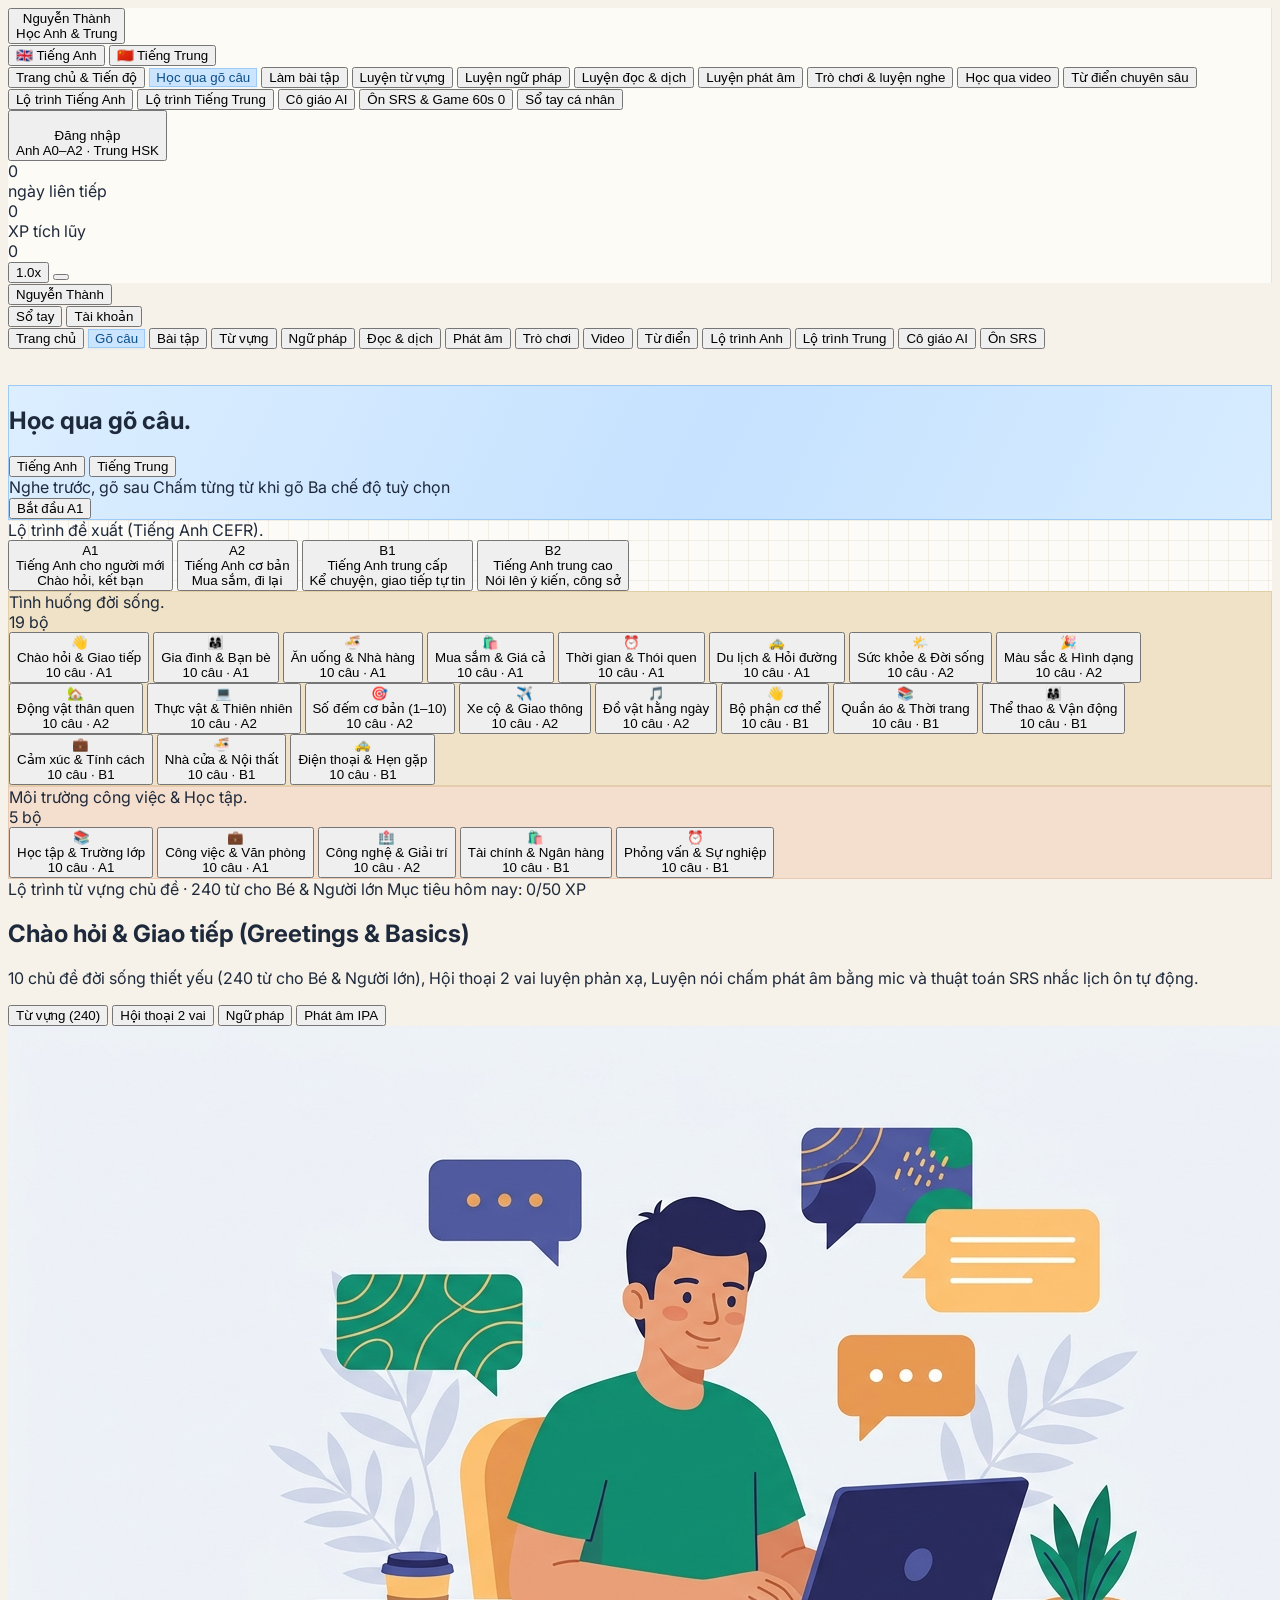
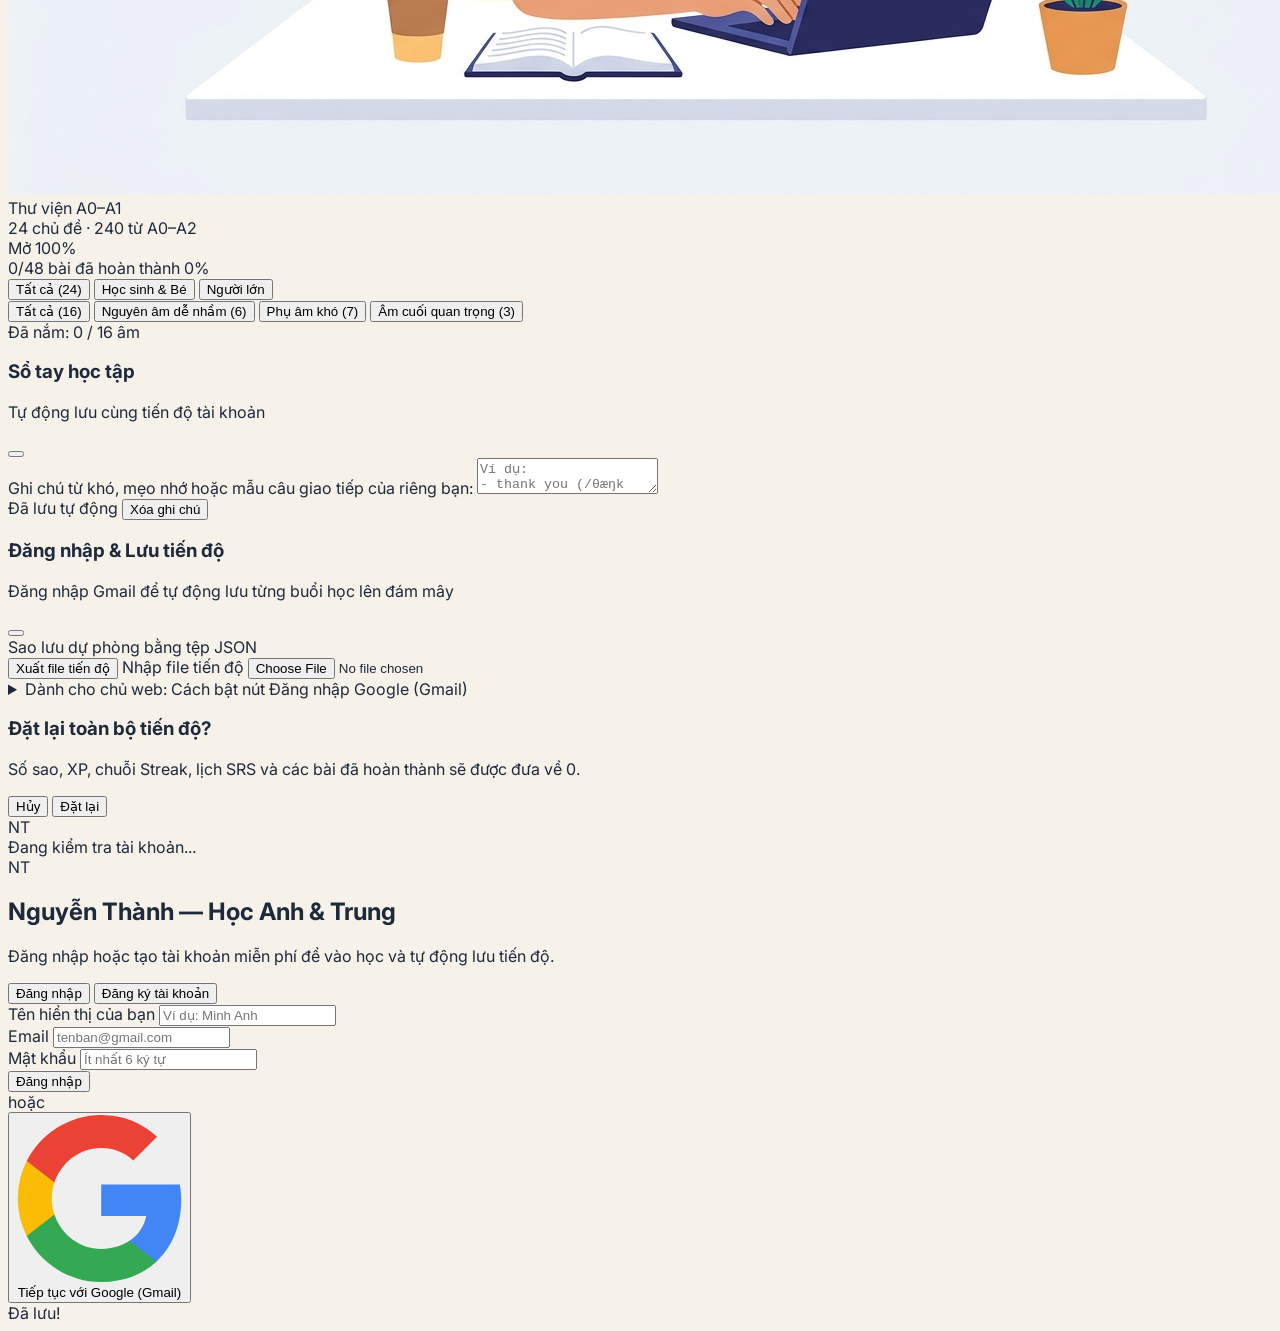
==== commit bfab0692: "Add files via upload" ====
--- a/engstart-web/index.html
+++ b/engstart-web/index.html
@@ -462,8 +462,66 @@
     </div>
   </div>
 
+  <!-- ==================== MANDATORY AUTH GATE ==================== -->
+  <div id="auth-gate-overlay" class="fixed inset-0 z-[9999] flex items-center justify-center bg-[#F7F3EA] p-4 overflow-y-auto">
+    <div id="auth-gate-loading" class="text-center space-y-3">
+      <div class="w-12 h-12 rounded-2xl bg-gradient-to-br from-orange-500 to-amber-500 text-white font-black text-xl flex items-center justify-center mx-auto shadow-md">NT</div>
+      <div class="text-sm font-bold text-slate-700">Đang kiểm tra tài khoản...</div>
+    </div>
+
+    <div id="auth-gate-card" class="hidden bg-white rounded-3xl border border-[#E6DEC9] shadow-xl max-w-md w-full p-6 sm:p-8 space-y-5 my-auto">
+      <div class="text-center space-y-1.5">
+        <div class="w-12 h-12 rounded-2xl bg-gradient-to-br from-orange-500 to-amber-500 text-white font-black text-xl flex items-center justify-center mx-auto shadow-sm">NT</div>
+        <h2 class="text-xl font-extrabold text-slate-900">Nguyễn Thành — Học Anh &amp; Trung</h2>
+        <p class="text-xs sm:text-sm text-slate-500">Đăng nhập hoặc tạo tài khoản miễn phí để vào học và tự động lưu tiến độ.</p>
+      </div>
+
+      <div class="grid grid-cols-2 gap-1.5 bg-[#F6F2E9] p-1 rounded-2xl">
+        <button type="button" data-auth-tab="login" class="py-2 rounded-xl text-xs sm:text-sm font-extrabold bg-white text-slate-900 shadow-2xs transition-all">Đăng nhập</button>
+        <button type="button" data-auth-tab="signup" class="py-2 rounded-xl text-xs sm:text-sm font-bold text-slate-600 transition-all">Đăng ký tài khoản</button>
+      </div>
+
+      <form id="auth-gate-form" class="space-y-3">
+        <div id="auth-gate-name-wrap" class="hidden space-y-1">
+          <label for="auth-gate-name" class="block text-xs font-bold text-slate-700">Tên hiển thị của bạn</label>
+          <input type="text" id="auth-gate-name" autocomplete="name" placeholder="Ví dụ: Minh Anh" class="w-full px-3.5 py-2.5 rounded-xl border border-slate-200 focus:border-orange-500 focus:ring-2 focus:ring-orange-100 outline-none text-sm text-slate-900" />
+        </div>
+        <div class="space-y-1">
+          <label for="auth-gate-email" class="block text-xs font-bold text-slate-700">Email</label>
+          <input type="email" id="auth-gate-email" required autocomplete="email" placeholder="tenban@gmail.com" class="w-full px-3.5 py-2.5 rounded-xl border border-slate-200 focus:border-orange-500 focus:ring-2 focus:ring-orange-100 outline-none text-sm text-slate-900" />
+        </div>
+        <div class="space-y-1">
+          <label for="auth-gate-password" class="block text-xs font-bold text-slate-700">Mật khẩu</label>
+          <input type="password" id="auth-gate-password" required minlength="6" autocomplete="current-password" placeholder="Ít nhất 6 ký tự" class="w-full px-3.5 py-2.5 rounded-xl border border-slate-200 focus:border-orange-500 focus:ring-2 focus:ring-orange-100 outline-none text-sm text-slate-900" />
+        </div>
+
+        <div id="auth-gate-msg" class="hidden text-xs font-semibold rounded-xl px-3 py-2.5 leading-relaxed"></div>
+
+        <button type="submit" id="auth-gate-submit" class="w-full py-3 px-4 rounded-xl bg-orange-600 hover:bg-orange-700 text-white text-sm font-extrabold shadow-xs transition-colors">
+          Đăng nhập
+        </button>
+      </form>
+
+      <div class="relative flex items-center justify-center">
+        <div class="border-t border-slate-200 w-full"></div>
+        <span class="bg-white px-3 text-[11px] font-bold text-slate-400 uppercase shrink-0">hoặc</span>
+        <div class="border-t border-slate-200 w-full"></div>
+      </div>
+
+      <button type="button" id="auth-gate-google-btn" class="w-full py-3 px-4 rounded-xl bg-white hover:bg-slate-50 border border-slate-300 shadow-2xs text-slate-800 text-sm font-bold flex items-center justify-center gap-2.5 transition-all">
+        <svg class="w-5 h-5" viewBox="0 0 24 24" aria-hidden="true">
+          <path fill="#4285F4" d="M23.745 12.27c0-.79-.07-1.54-.19-2.27h-11.3v4.51h6.47c-.29 1.48-1.14 2.73-2.4 3.58v3h3.86c2.26-2.09 3.56-5.17 3.56-8.82z"/>
+          <path fill="#34A853" d="M12.255 24c3.24 0 5.95-1.08 7.93-2.91l-3.86-3c-1.08.72-2.45 1.16-4.07 1.16-3.13 0-5.78-2.11-6.73-4.96h-3.98v3.09C3.515 21.3 7.615 24 12.255 24z"/>
+          <path fill="#FBBC05" d="M5.525 14.29c-.25-.72-.38-1.49-.38-2.29s.14-1.57.38-2.29V6.62h-3.98a11.86 11.86 0 0 0 0 10.76l3.98-3.09z"/>
+          <path fill="#EA4335" d="M12.255 4.75c1.77 0 3.35.61 4.6 1.8l3.42-3.42C18.205 1.19 15.495 0 12.255 0c-4.64 0-8.74 2.7-10.71 6.62l3.98 3.09c.95-2.85 3.6-4.96 6.73-4.96z"/>
+        </svg>
+        Tiếp tục với Google (Gmail)
+      </button>
+    </div>
+  </div>
+
   <!-- ==================== TOAST ==================== -->
-  <div id="toast" class="fixed bottom-5 right-5 z-50 pointer-events-none opacity-0 translate-y-3 transition-all duration-300">
+  <div id="toast" class="fixed bottom-5 right-5 z-[10000] pointer-events-none opacity-0 translate-y-3 transition-all duration-300">
     <div class="bg-slate-900 text-white text-xs sm:text-sm font-medium px-4 py-2.5 rounded-xl shadow-lg flex items-center gap-2">
       <i data-lucide="check-circle-2" class="w-4 h-4 text-emerald-400"></i>
       <span id="toast-msg">Đã lưu!</span>
@@ -480,15 +538,15 @@
   <script src="./js/phoneme-player.js?v=20261127-v21ipa5"></script>
   <script src="./js/pronunciation-controller.js?v=20261127-v21ipa5"></script>
   <script src="./js/practice-lab.js?v=20261127-lab1"></script>
-  <script src="./js/grammar-data.js?v=20261128-v30"></script>
+  <script src="./js/grammar-data.js?v=20261128-v42g2"></script>
   <script src="./js/dictionary-data.js?v=20261128-v34"></script>
   <script src="./js/dictionary-zh-v35.js?v=20261128-v35"></script>
   <script src="./js/dictionary-v32.js?v=20261128-v35"></script>
   <script src="./js/vocab-library-data.js?v=20261128-v33"></script>
   <script src="./js/vocab-library-v33.js?v=20261128-v33"></script>
   <script src="./js/video-library-data.js?v=20261128-v42"></script>
-  <script src="./js/video-library-v36.js?v=20261128-v42"></script>
-  <script src="./js/app.js?v=20261128-v36"></script>
+  <script src="./js/video-library-v36.js?v=20261128-v42vi"></script>
+  <script src="./js/app.js?v=20261128-v43auth"></script>
   <script defer src="/_vercel/insights/script.js"></script>
 </body>
 </html>
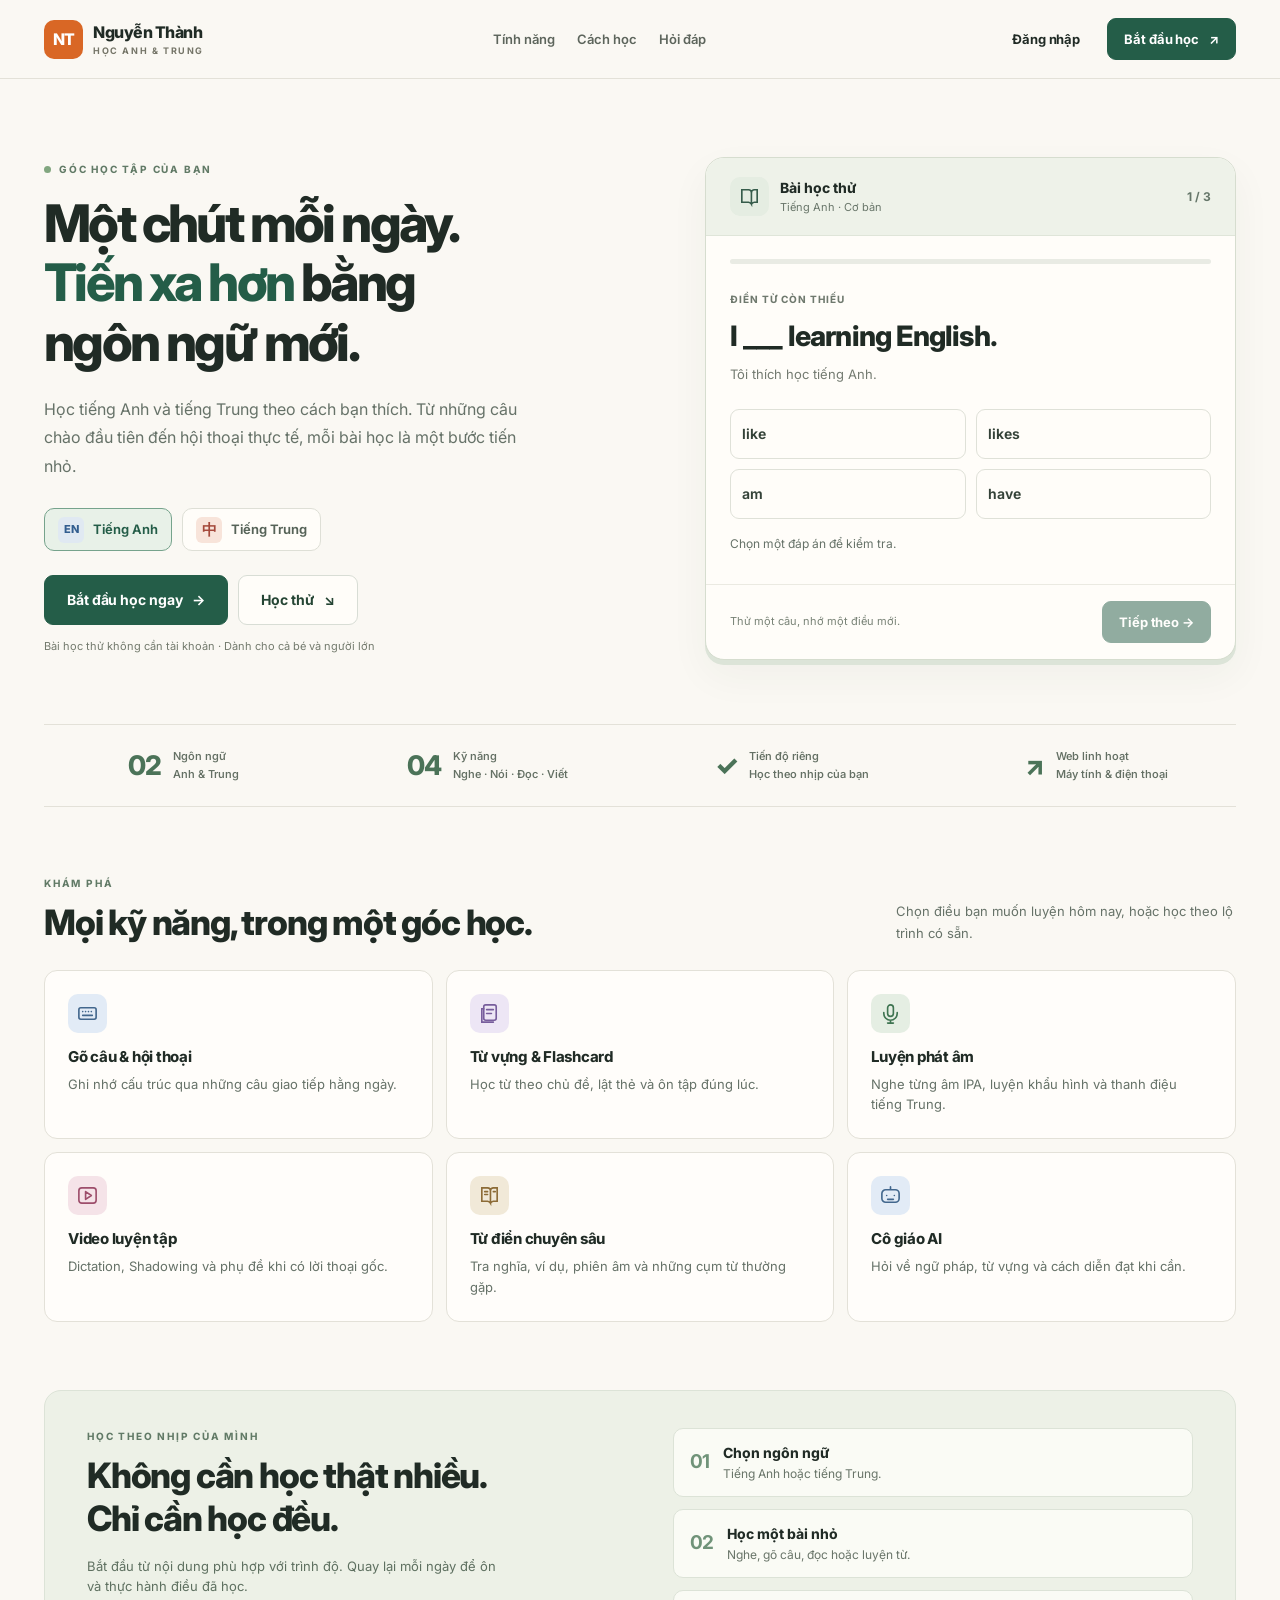
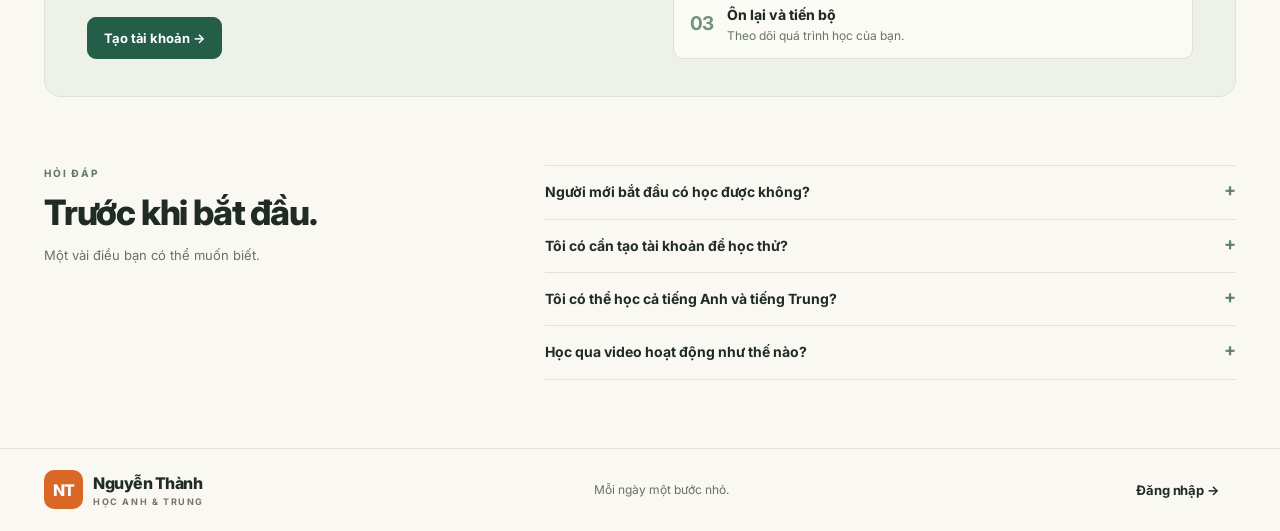
==== commit e5620fb3: "Add files via upload" ====
--- a/engstart-web/index.html
+++ b/engstart-web/index.html
@@ -29,8 +29,10 @@
   <link rel="stylesheet" href="./css/dictionary-v32.css?v=20261128-v35" />
   <link rel="stylesheet" href="./css/vocab-library-v33.css?v=20261128-v33" />
   <link rel="stylesheet" href="./css/video-library-v36.css?v=20261128-v42" />
+  <meta name="description" content="Học tiếng Anh và tiếng Trung với lộ trình, từ vựng, phát âm và video luyện tập. Thử một bài học ngay trên Nguyễn Thành." />
+  <link rel="stylesheet" href="./css/welcome-v43.css?v=43.1" />
 </head>
-<body class="min-h-screen flex flex-col md:flex-row antialiased selection:bg-sky-100 selection:text-sky-900">
+<body class="nt-welcome-active min-h-screen flex flex-col md:flex-row antialiased selection:bg-sky-100 selection:text-sky-900">
 
   <!-- ==================== AIO-STYLE LEFT SIDEBAR (DESKTOP) ==================== -->
   <aside id="aio-sidebar" class="hidden md:flex md:flex-col md:w-[244px] shrink-0 aio-sidebar sticky top-0 h-screen z-40 justify-between p-3.5 select-none">
@@ -462,70 +464,56 @@
     </div>
   </div>
 
-  <!-- ==================== MANDATORY AUTH GATE ==================== -->
-  <div id="auth-gate-overlay" class="fixed inset-0 z-[9999] flex items-center justify-center bg-[#F7F3EA] p-4 overflow-y-auto">
-    <div id="auth-gate-loading" class="text-center space-y-3">
-      <div class="w-12 h-12 rounded-2xl bg-gradient-to-br from-orange-500 to-amber-500 text-white font-black text-xl flex items-center justify-center mx-auto shadow-md">NT</div>
-      <div class="text-sm font-bold text-slate-700">Đang kiểm tra tài khoản...</div>
-    </div>
-
-    <div id="auth-gate-card" class="hidden bg-white rounded-3xl border border-[#E6DEC9] shadow-xl max-w-md w-full p-6 sm:p-8 space-y-5 my-auto">
-      <div class="text-center space-y-1.5">
-        <div class="w-12 h-12 rounded-2xl bg-gradient-to-br from-orange-500 to-amber-500 text-white font-black text-xl flex items-center justify-center mx-auto shadow-sm">NT</div>
-        <h2 class="text-xl font-extrabold text-slate-900">Nguyễn Thành — Học Anh &amp; Trung</h2>
-        <p class="text-xs sm:text-sm text-slate-500">Đăng nhập hoặc tạo tài khoản miễn phí để vào học và tự động lưu tiến độ.</p>
-      </div>
-
-      <div class="grid grid-cols-2 gap-1.5 bg-[#F6F2E9] p-1 rounded-2xl">
-        <button type="button" data-auth-tab="login" class="py-2 rounded-xl text-xs sm:text-sm font-extrabold bg-white text-slate-900 shadow-2xs transition-all">Đăng nhập</button>
-        <button type="button" data-auth-tab="signup" class="py-2 rounded-xl text-xs sm:text-sm font-bold text-slate-600 transition-all">Đăng ký tài khoản</button>
-      </div>
-
-      <form id="auth-gate-form" class="space-y-3">
-        <div id="auth-gate-name-wrap" class="hidden space-y-1">
-          <label for="auth-gate-name" class="block text-xs font-bold text-slate-700">Tên hiển thị của bạn</label>
-          <input type="text" id="auth-gate-name" autocomplete="name" placeholder="Ví dụ: Minh Anh" class="w-full px-3.5 py-2.5 rounded-xl border border-slate-200 focus:border-orange-500 focus:ring-2 focus:ring-orange-100 outline-none text-sm text-slate-900" />
-        </div>
-        <div class="space-y-1">
-          <label for="auth-gate-email" class="block text-xs font-bold text-slate-700">Email</label>
-          <input type="email" id="auth-gate-email" required autocomplete="email" placeholder="tenban@gmail.com" class="w-full px-3.5 py-2.5 rounded-xl border border-slate-200 focus:border-orange-500 focus:ring-2 focus:ring-orange-100 outline-none text-sm text-slate-900" />
-        </div>
-        <div class="space-y-1">
-          <label for="auth-gate-password" class="block text-xs font-bold text-slate-700">Mật khẩu</label>
-          <input type="password" id="auth-gate-password" required minlength="6" autocomplete="current-password" placeholder="Ít nhất 6 ký tự" class="w-full px-3.5 py-2.5 rounded-xl border border-slate-200 focus:border-orange-500 focus:ring-2 focus:ring-orange-100 outline-none text-sm text-slate-900" />
-        </div>
-
-        <div id="auth-gate-msg" class="hidden text-xs font-semibold rounded-xl px-3 py-2.5 leading-relaxed"></div>
-
-        <button type="submit" id="auth-gate-submit" class="w-full py-3 px-4 rounded-xl bg-orange-600 hover:bg-orange-700 text-white text-sm font-extrabold shadow-xs transition-colors">
-          Đăng nhập
-        </button>
-      </form>
-
-      <div class="relative flex items-center justify-center">
-        <div class="border-t border-slate-200 w-full"></div>
-        <span class="bg-white px-3 text-[11px] font-bold text-slate-400 uppercase shrink-0">hoặc</span>
-        <div class="border-t border-slate-200 w-full"></div>
-      </div>
-
-      <button type="button" id="auth-gate-google-btn" class="w-full py-3 px-4 rounded-xl bg-white hover:bg-slate-50 border border-slate-300 shadow-2xs text-slate-800 text-sm font-bold flex items-center justify-center gap-2.5 transition-all">
-        <svg class="w-5 h-5" viewBox="0 0 24 24" aria-hidden="true">
-          <path fill="#4285F4" d="M23.745 12.27c0-.79-.07-1.54-.19-2.27h-11.3v4.51h6.47c-.29 1.48-1.14 2.73-2.4 3.58v3h3.86c2.26-2.09 3.56-5.17 3.56-8.82z"/>
-          <path fill="#34A853" d="M12.255 24c3.24 0 5.95-1.08 7.93-2.91l-3.86-3c-1.08.72-2.45 1.16-4.07 1.16-3.13 0-5.78-2.11-6.73-4.96h-3.98v3.09C3.515 21.3 7.615 24 12.255 24z"/>
-          <path fill="#FBBC05" d="M5.525 14.29c-.25-.72-.38-1.49-.38-2.29s.14-1.57.38-2.29V6.62h-3.98a11.86 11.86 0 0 0 0 10.76l3.98-3.09z"/>
-          <path fill="#EA4335" d="M12.255 4.75c1.77 0 3.35.61 4.6 1.8l3.42-3.42C18.205 1.19 15.495 0 12.255 0c-4.64 0-8.74 2.7-10.71 6.62l3.98 3.09c.95-2.85 3.6-4.96 6.73-4.96z"/>
-        </svg>
-        Tiếp tục với Google (Gmail)
-      </button>
-    </div>
-  </div>
-
   <!-- ==================== TOAST ==================== -->
-  <div id="toast" class="fixed bottom-5 right-5 z-[10000] pointer-events-none opacity-0 translate-y-3 transition-all duration-300">
+  <div id="toast" class="fixed bottom-5 right-5 z-50 pointer-events-none opacity-0 translate-y-3 transition-all duration-300">
     <div class="bg-slate-900 text-white text-xs sm:text-sm font-medium px-4 py-2.5 rounded-xl shadow-lg flex items-center gap-2">
       <i data-lucide="check-circle-2" class="w-4 h-4 text-emerald-400"></i>
       <span id="toast-msg">Đã lưu!</span>
     </div>
+  </div>
+
+  <!-- NT public welcome: separate from authenticated study views. -->
+  <div id="nt-welcome" class="nt-welcome">
+    <a class="nt-skip" href="#nt-demo">Đến bài học thử</a>
+    <header class="nt-top"><div class="nt-shell nt-top-inner">
+      <a href="#nt-top" class="nt-brand" aria-label="Nguyễn Thành, trang chủ"><span class="nt-logo">NT</span><span><strong>Nguyễn Thành</strong><small>HỌC ANH &amp; TRUNG</small></span></a>
+      <nav class="nt-nav" aria-label="Giới thiệu"><a href="#nt-features">Tính năng</a><a href="#nt-method">Cách học</a><a href="#nt-faq">Hỏi đáp</a></nav>
+      <div class="nt-top-actions"><button class="nt-btn nt-quiet" type="button" data-nt-auth="login">Đăng nhập</button><button class="nt-btn nt-primary" type="button" data-nt-auth="register">Bắt đầu học <span aria-hidden="true">↗</span></button></div>
+    </div></header>
+    <main class="nt-shell nt-main" id="nt-top">
+      <section class="nt-hero" aria-labelledby="nt-heading">
+        <div class="nt-intro">
+          <p class="nt-eyebrow"><span></span> GÓC HỌC TẬP CỦA BẠN</p>
+          <h1 id="nt-heading">Một chút mỗi ngày.<br><span>Tiến xa hơn</span> bằng<br class="nt-wide-break"> ngôn ngữ mới.</h1>
+          <p class="nt-lead">Học tiếng Anh và tiếng Trung theo cách bạn thích. Từ những câu chào đầu tiên đến hội thoại thực tế, mỗi bài học là một bước tiến nhỏ.</p>
+          <div class="nt-language" role="group" aria-label="Ngôn ngữ bài học thử"><button type="button" data-nt-lang="en" aria-pressed="true"><span class="nt-lang-icon">EN</span> Tiếng Anh</button><button type="button" data-nt-lang="zh" aria-pressed="false"><span class="nt-lang-icon">中</span> Tiếng Trung</button></div>
+          <div class="nt-hero-actions"><button class="nt-btn nt-primary nt-big" type="button" data-nt-auth="register">Bắt đầu học ngay <span aria-hidden="true">→</span></button><a class="nt-btn nt-secondary nt-big" href="#nt-demo">Học thử <span aria-hidden="true">↘</span></a></div>
+          <p class="nt-note">Bài học thử không cần tài khoản · Dành cho cả bé và người lớn</p>
+        </div>
+        <div id="nt-demo" class="nt-demo" tabindex="-1" aria-labelledby="nt-demo-title">
+          <div class="nt-demo-top"><div class="nt-demo-label"><span class="nt-icon nt-green"><svg viewBox="0 0 24 24" fill="none" stroke="currentColor" stroke-width="1.7"><path d="M4 5h7a3 3 0 0 1 3 3v12a4 4 0 0 0-3-2H4zM14 8a3 3 0 0 1 3-3h3v13h-3a4 4 0 0 0-3 2"/></svg></span><div><strong id="nt-demo-title">Bài học thử</strong><small id="nt-demo-level">Tiếng Anh · Cơ bản</small></div></div><span class="nt-demo-count" id="nt-demo-count">1 / 3</span></div>
+          <div class="nt-track" role="progressbar" aria-label="Tiến độ bài thử" aria-valuemin="0" aria-valuemax="3" aria-valuenow="0" id="nt-demo-progress"><span></span></div>
+          <div id="nt-demo-body" class="nt-demo-body"></div>
+          <div class="nt-demo-bottom"><span class="nt-demo-foot">Thử một câu, nhớ một điều mới.</span><button type="button" id="nt-demo-next" class="nt-btn nt-primary" disabled>Tiếp theo →</button></div>
+        </div>
+      </section>
+      <div class="nt-strip" aria-label="Ưu điểm"><div><strong>02</strong><span>Ngôn ngữ<br> Anh &amp; Trung</span></div><div><strong>04</strong><span>Kỹ năng<br>Nghe · Nói · Đọc · Viết</span></div><div><span class="nt-strip-symbol">✓</span><span>Tiến độ riêng<br>Học theo nhịp của bạn</span></div><div><span class="nt-strip-symbol">↗</span><span>Web linh hoạt<br>Máy tính &amp; điện thoại</span></div></div>
+      <section id="nt-features" class="nt-section"><div class="nt-section-head"><div><p class="nt-eyebrow">KHÁM PHÁ</p><h2>Mọi kỹ năng, trong một góc học.</h2></div><p>Chọn điều bạn muốn luyện hôm nay, hoặc học theo lộ trình có sẵn.</p></div>
+        <div class="nt-features">
+          <article class="nt-feature nt-tint-blue"><span class="nt-icon"><svg viewBox="0 0 24 24" fill="none" stroke="currentColor" stroke-width="1.7"><rect x="3" y="6" width="18" height="12" rx="2"/><path d="M7 10h.01M10 10h.01M13 10h.01M16 10h.01M7 14h10" stroke-linecap="round"/></svg></span><h3>Gõ câu &amp; hội thoại</h3><p>Ghi nhớ cấu trúc qua những câu giao tiếp hằng ngày.</p></article>
+          <article class="nt-feature nt-tint-purple"><span class="nt-icon"><svg viewBox="0 0 24 24" fill="none" stroke="currentColor" stroke-width="1.7"><rect x="6" y="3" width="13" height="16" rx="2"/><path d="M6 7H4v14h12M9 8h7M9 12h5" stroke-linecap="round"/></svg></span><h3>Từ vựng &amp; Flashcard</h3><p>Học từ theo chủ đề, lật thẻ và ôn tập đúng lúc.</p></article>
+          <article class="nt-feature nt-tint-mint"><span class="nt-icon"><svg viewBox="0 0 24 24" fill="none" stroke="currentColor" stroke-width="1.7"><rect x="9" y="3" width="6" height="12" rx="3"/><path d="M5 11v1a7 7 0 0 0 14 0v-1M12 19v3M9 22h6" stroke-linecap="round"/></svg></span><h3>Luyện phát âm</h3><p>Nghe từng âm IPA, luyện khẩu hình và thanh điệu tiếng Trung.</p></article>
+          <article class="nt-feature nt-tint-rose"><span class="nt-icon"><svg viewBox="0 0 24 24" fill="none" stroke="currentColor" stroke-width="1.7"><rect x="3" y="4" width="18" height="16" rx="3"/><path d="m10 8 6 4-6 4z" stroke-linejoin="round"/></svg></span><h3>Video luyện tập</h3><p>Dictation, Shadowing và phụ đề khi có lời thoại gốc.</p></article>
+          <article class="nt-feature nt-tint-sand"><span class="nt-icon"><svg viewBox="0 0 24 24" fill="none" stroke="currentColor" stroke-width="1.7"><path d="M4 4h6a3 3 0 0 1 3 3v13a4 4 0 0 0-3-2H4zM13 7a3 3 0 0 1 3-3h4v14h-4a4 4 0 0 0-3 2M7 8h3M7 11h3M16 8h2" stroke-linecap="round"/></svg></span><h3>Từ điển chuyên sâu</h3><p>Tra nghĩa, ví dụ, phiên âm và những cụm từ thường gặp.</p></article>
+          <article class="nt-feature nt-tint-blue"><span class="nt-icon"><svg viewBox="0 0 24 24" fill="none" stroke="currentColor" stroke-width="1.7"><path d="M12 3v3m-5 0h10a4 4 0 0 1 4 4v5a4 4 0 0 1-4 4H7a4 4 0 0 1-4-4v-5a4 4 0 0 1 4-4zM8 12h.01M16 12h.01M9 16h6" stroke-linecap="round"/></svg></span><h3>Cô giáo AI</h3><p>Hỏi về ngữ pháp, từ vựng và cách diễn đạt khi cần.</p></article>
+        </div>
+      </section>
+      <section id="nt-method" class="nt-method"><div><p class="nt-eyebrow">HỌC THEO NHỊP CỦA MÌNH</p><h2>Không cần học thật nhiều.<br>Chỉ cần học đều.</h2><p>Bắt đầu từ nội dung phù hợp với trình độ. Quay lại mỗi ngày để ôn và thực hành điều đã học.</p><button class="nt-btn nt-primary" data-nt-auth="register" type="button">Tạo tài khoản →</button></div><div class="nt-steps"><div><b>01</b><span><strong>Chọn ngôn ngữ</strong><small>Tiếng Anh hoặc tiếng Trung.</small></span></div><div><b>02</b><span><strong>Học một bài nhỏ</strong><small>Nghe, gõ câu, đọc hoặc luyện từ.</small></span></div><div><b>03</b><span><strong>Ôn lại và tiến bộ</strong><small>Theo dõi quá trình học của bạn.</small></span></div></div></section>
+      <section id="nt-faq" class="nt-faq nt-section"><div><p class="nt-eyebrow">HỎI ĐÁP</p><h2>Trước khi bắt đầu.</h2><p>Một vài điều bạn có thể muốn biết.</p></div><div class="nt-questions"><details><summary>Người mới bắt đầu có học được không?</summary><p>Có. Bạn có thể bắt đầu từ các chủ đề cơ bản, làm quen với từ vựng, phát âm và câu giao tiếp. Trẻ em nên học cùng người lớn khi mở video bên ngoài.</p></details><details><summary>Tôi có cần tạo tài khoản để học thử?</summary><p>Không. Bài học thử ngay trên trang này không yêu cầu tài khoản. Đăng nhập để sử dụng khu vực học chính và lưu tiến độ theo cấu hình của web.</p></details><details><summary>Tôi có thể học cả tiếng Anh và tiếng Trung?</summary><p>Có. Hai ngôn ngữ có lộ trình, từ vựng và các chế độ luyện tập riêng. Bạn có thể đổi ngôn ngữ trong khu vực học.</p></details><details><summary>Học qua video hoạt động như thế nào?</summary><p>Chọn video trong thư viện hoặc dán link YouTube. Để luyện từng câu đồng bộ, cần lời thoại gốc có mốc thời gian. Bạn có thể nhập phụ đề hoặc thử tạo bằng AI khi dịch vụ hỗ trợ.</p></details></div></section>
+    </main>
+    <footer class="nt-footer"><div class="nt-shell"><a href="#nt-top" class="nt-brand"><span class="nt-logo">NT</span><span><strong>Nguyễn Thành</strong><small>HỌC ANH &amp; TRUNG</small></span></a><span>Mỗi ngày một bước nhỏ.</span><button class="nt-btn nt-quiet" data-nt-auth="login" type="button">Đăng nhập →</button></div></footer>
+    <dialog id="nt-auth-dialog" aria-labelledby="nt-auth-title"><div class="nt-auth-wrap"><button type="button" class="nt-close" data-nt-close aria-label="Đóng">×</button><div class="nt-auth-side"><span class="nt-logo">NT</span><p class="nt-eyebrow">NGUYỄN THÀNH · HỌC ANH &amp; TRUNG</p><h2>Chào mừng bạn<br>đến góc học của mình.</h2><p>Một bài học nhỏ hôm nay, một bước tiến mới ngày mai.</p><div class="nt-auth-mini"><span>Good morning!</span><span>早上好！</span><small>Zǎoshang hǎo! · Chào buổi sáng!</small></div></div><div class="nt-auth-main"><h2 id="nt-auth-title">Đăng nhập</h2><p id="nt-auth-intro">Tiếp tục hành trình học của bạn.</p><div class="nt-auth-tabs" role="group" aria-label="Hình thức tài khoản"><button type="button" data-nt-mode="login" aria-pressed="true">Đăng nhập</button><button type="button" data-nt-mode="register" aria-pressed="false">Đăng ký</button></div><form id="nt-auth-form"><label for="nt-email">Email</label><input id="nt-email" type="email" autocomplete="email" placeholder="tenban@example.com" required maxlength="254"><label for="nt-password">Mật khẩu</label><div class="nt-password-wrap"><input id="nt-password" type="password" minlength="6" autocomplete="current-password" placeholder="Ít nhất 6 ký tự" required><button type="button" id="nt-pass-toggle" aria-label="Hiện mật khẩu">Hiện</button></div><button id="nt-auth-submit" class="nt-btn nt-primary" type="submit">Đăng nhập →</button></form><div class="nt-or"><span>hoặc</span></div><button type="button" id="nt-google" class="nt-btn nt-secondary"><svg width="19" height="19" viewBox="0 0 48 48" aria-hidden="true"><path fill="#EA4335" d="M24 9.5c3.54 0 6.71 1.22 9.21 3.6l6.85-6.85C35.9 2.38 30.43 0 24 0 14.62 0 6.51 5.38 2.56 13.22l7.98 6.19C12.44 13.72 17.74 9.5 24 9.5z"/><path fill="#4285F4" d="M46.98 24.55c0-1.57-.15-3.09-.38-4.55H24v9.02h12.94c-.58 2.96-2.24 5.48-4.79 7.18l7.73 6C44.38 38.04 46.98 31.98 46.98 24.55z"/><path fill="#FBBC05" d="M10.53 28.59c-.48-1.45-.76-2.99-.76-4.59s.27-3.14.76-4.59l-7.98-6.19A23.98 23.98 0 0 0 0 24c0 3.87.93 7.53 2.56 10.78l7.97-6.19z"/><path fill="#34A853" d="M24 48c6.48 0 11.93-2.13 15.88-5.8l-7.73-6c-2.15 1.45-4.93 2.3-8.15 2.3-6.26 0-11.56-4.22-13.47-9.91l-7.98 6.19C6.51 42.62 14.62 48 24 48z"/></svg> Tiếp tục với Google</button><p id="nt-auth-status" role="status" aria-live="polite" class="nt-auth-status"></p><button type="button" id="nt-local" class="nt-btn nt-quiet" hidden>Học trên thiết bị (chưa cấu hình đăng nhập)</button><p class="nt-auth-small">Tài khoản dùng chung với hệ thống học hiện có.</p></div></div></dialog>
+    <noscript><p class="nt-noscript">Vui lòng bật JavaScript để dùng bài học và đăng nhập.</p></noscript>
   </div>
 
   <script src="./js/config.js"></script>
@@ -547,6 +535,7 @@
   <script src="./js/video-library-data.js?v=20261128-v42"></script>
   <script src="./js/video-library-v36.js?v=20261128-v42vi"></script>
   <script src="./js/app.js?v=20261128-v43auth"></script>
+  <script src="./js/welcome-v43.js?v=43.1"></script>
   <script defer src="/_vercel/insights/script.js"></script>
 </body>
 </html>
--- a/engstart-web/css/welcome-v43.css
+++ b/engstart-web/css/welcome-v43.css
@@ -0,0 +1,22 @@
+/* Welcome v43. All visual rules are scoped to the pre-login page. */
+#nt-welcome{display:none}
+body.nt-welcome-active{margin:0;display:block!important;background:#faf8f3;overflow-x:hidden;color:#202b25}
+body.nt-welcome-active> :not(#nt-welcome):not(script){display:none!important}
+body.nt-welcome-active #nt-welcome{display:block}
+#nt-welcome{--nt-ink:#202b25;--nt-muted:#667268;--nt-green:#245d48;--nt-line:#e3e1d8;--nt-cream:#faf8f3;font-family:Inter,system-ui,-apple-system,"Segoe UI",sans-serif;font-size:15px;line-height:1.6;min-height:100vh;color:var(--nt-ink);background:var(--nt-cream);overflow-x:clip}
+#nt-welcome *,#nt-welcome *:before,#nt-welcome *:after{box-sizing:border-box}
+#nt-welcome button,#nt-welcome input{font:inherit}#nt-welcome button{cursor:pointer}#nt-welcome button:disabled{cursor:default;opacity:.5}#nt-welcome [hidden]{display:none!important}#nt-welcome a{text-decoration:none;color:inherit}#nt-welcome button:focus-visible,#nt-welcome a:focus-visible,#nt-welcome input:focus-visible,#nt-welcome summary:focus-visible{outline:3px solid #72a98a;outline-offset:3px}
+#nt-welcome h1,#nt-welcome h2,#nt-welcome h3,#nt-welcome p{margin:0}#nt-welcome .nt-shell{max-width:1200px;width:calc(100% - 88px);margin-inline:auto}#nt-welcome .nt-skip{position:absolute;left:16px;top:-100px;background:white;padding:8px;z-index:100}#nt-welcome .nt-skip:focus{top:8px}
+#nt-welcome .nt-top{background:#faf8f3;border-bottom:1px solid var(--nt-line)}#nt-welcome .nt-top-inner{min-height:78px;display:flex;align-items:center;justify-content:space-between;gap:22px}#nt-welcome .nt-brand{display:inline-flex;align-items:center;gap:10px;flex-shrink:0;line-height:1.25}#nt-welcome .nt-logo{display:grid;place-items:center;flex-shrink:0;width:39px;height:39px;border-radius:10px;background:#d96725;color:white;font-size:16px;font-weight:800;letter-spacing:-1px}#nt-welcome .nt-brand strong{display:block;font-size:16px;font-weight:800;letter-spacing:-.5px}#nt-welcome .nt-brand small{display:block;font-size:9px;font-weight:700;letter-spacing:1.6px;color:#757568;margin-top:3px}#nt-welcome .nt-nav,#nt-welcome .nt-top-actions,#nt-welcome .nt-hero-actions{display:flex;align-items:center;gap:22px}#nt-welcome .nt-nav a{font-size:13px;font-weight:600;color:#5d655c;white-space:nowrap}#nt-welcome .nt-nav a:hover{color:var(--nt-green)}#nt-welcome .nt-top-actions{gap:10px}
+#nt-welcome .nt-btn{display:inline-flex;align-items:center;justify-content:center;gap:10px;border:1px solid transparent;border-radius:9px;min-height:42px;padding:9px 16px;font-size:13px;line-height:1.4;font-weight:700;white-space:normal;text-align:center;transition:background .15s,border-color .15s;letter-spacing:-.1px}#nt-welcome .nt-primary{background:var(--nt-green);color:#fff;border-color:var(--nt-green)}#nt-welcome .nt-primary:hover:not(:disabled){background:#194833;border-color:#194833}#nt-welcome .nt-secondary{background:#fffdf9;border-color:#d8ddd5;color:#254534}#nt-welcome .nt-secondary:hover{background:#eaf1e9}#nt-welcome .nt-quiet{background:transparent;color:var(--nt-ink);border-color:transparent}#nt-welcome .nt-quiet:hover{background:#eeeae0}#nt-welcome .nt-big{min-height:50px;padding:13px 22px;font-size:14px}#nt-welcome .nt-main{padding:0}
+#nt-welcome .nt-hero{display:grid;grid-template-columns:minmax(0,1fr) minmax(0,.9fr);gap:72px;align-items:center;padding:78px 0 64px}#nt-welcome .nt-eyebrow{font-size:10px;font-weight:750;letter-spacing:1.8px;color:#617a66;display:flex;align-items:center;gap:8px;margin-bottom:17px}#nt-welcome .nt-eyebrow span{width:7px;height:7px;border-radius:50%;background:#81a67f}#nt-welcome h1{font-size:clamp(36px,4.05vw,61px);line-height:1.14;letter-spacing:-2.6px;font-weight:800;color:#202b25}#nt-welcome h1 span{color:var(--nt-green)}#nt-welcome .nt-lead{font-size:16px;line-height:1.8;color:var(--nt-muted);max-width:485px;margin-top:23px}#nt-welcome .nt-language{display:flex;flex-wrap:wrap;gap:10px;margin:27px 0 24px}#nt-welcome .nt-language button{border:1px solid #dedfd6;background:#fffdf9;border-radius:10px;min-height:43px;padding:7px 13px;display:flex;align-items:center;gap:9px;font-weight:650;font-size:13px;color:#566358}#nt-welcome .nt-language button[aria-pressed=true]{border-color:#76a38c;background:#e8f1e8;color:#245d48}#nt-welcome .nt-lang-icon{display:grid;place-items:center;border-radius:6px;width:26px;height:26px;background:#e0e9f2;color:#325e8f;font-size:11px;font-weight:800}#nt-welcome [data-nt-lang=zh] .nt-lang-icon{background:#f8e4da;color:#a5493b;font-size:15px}#nt-welcome .nt-hero-actions{gap:10px;flex-wrap:wrap}#nt-welcome .nt-note{font-size:11px;color:#737a6d;margin-top:13px}
+#nt-welcome .nt-demo{background:#fffdf9;border:1px solid #d6ddcf;border-radius:19px;box-shadow:0 5px 0 #dce4d8,0 16px 40px #2b49330c;overflow:hidden;min-width:0;scroll-margin-top:25px}#nt-welcome .nt-demo-top{display:flex;align-items:center;justify-content:space-between;gap:12px;padding:19px 24px;background:#eef2e9;border-bottom:1px solid #dfe5d9}#nt-welcome .nt-demo-label{display:flex;align-items:center;gap:11px;line-height:1.4}#nt-welcome .nt-icon{display:grid;place-items:center;width:39px;height:39px;border-radius:10px;color:#365c4b;background:#e5ede2;flex-shrink:0}#nt-welcome .nt-icon svg{height:23px;width:23px}#nt-welcome .nt-demo-label strong{display:block;font-size:14px;font-weight:750}#nt-welcome .nt-demo-label small{display:block;color:#69766a;font-size:11px;margin-top:2px}#nt-welcome .nt-demo-count{font-size:12px;font-weight:700;color:#657669;white-space:nowrap}#nt-welcome .nt-track{height:5px;background:#e9ebe4;border-radius:9px;margin:23px 24px 0;overflow:hidden}#nt-welcome .nt-track span{display:block;height:100%;width:0;background:#5b9474;transition:width .2s}#nt-welcome .nt-demo-body{padding:27px 24px 18px;min-height:320px}#nt-welcome .nt-demo-kicker{color:#6f796e;letter-spacing:1px;font-size:10px;font-weight:750;text-transform:uppercase}#nt-welcome .nt-demo-question{font-size:clamp(21px,2.2vw,29px);font-weight:800;letter-spacing:-.8px;line-height:1.4;margin-top:10px!important}#nt-welcome .nt-demo-hint{font-size:13px;color:#747b71;margin-top:8px!important}#nt-welcome .nt-options{display:grid;grid-template-columns:1fr 1fr;gap:10px;margin-top:24px}#nt-welcome .nt-option{border:1px solid #dfe1d8;background:#fffdf9;border-radius:9px;padding:13px 11px;text-align:left;font-weight:650;font-size:14px;line-height:1.35;color:#344238;min-height:50px}#nt-welcome .nt-option:hover:not(:disabled){background:#f0f4ec;border-color:#8cae97}#nt-welcome .nt-option.is-correct{background:#e3f1e4;border-color:#81ac8a;color:#225838}#nt-welcome .nt-option.is-wrong{background:#fcebe5;border-color:#dca394;color:#9a4838}#nt-welcome .nt-option:disabled{opacity:1}#nt-welcome .nt-feedback{min-height:46px;padding-top:15px;font-size:12px;color:#667268}#nt-welcome .nt-feedback.good{color:#245d48;font-weight:650}#nt-welcome .nt-feedback.bad{color:#a14b3a;font-weight:650}#nt-welcome .nt-demo-bottom{display:flex;justify-content:space-between;align-items:center;gap:10px;border-top:1px solid #ebeae2;padding:16px 24px}#nt-welcome .nt-demo-foot{font-size:11px;color:#788276}#nt-welcome .nt-sample-audio{display:inline-flex;align-items:center;gap:6px;border:0;background:transparent;color:#275c49;font-size:12px;font-weight:650;margin-top:10px;padding:3px 0}#nt-welcome .nt-sample-audio svg{width:17px;height:17px}#nt-welcome .nt-complete{padding:14px 0;text-align:center}#nt-welcome .nt-complete b{display:grid;place-items:center;margin:0 auto 18px;background:#e7f0e4;color:#285c46;border-radius:50%;width:57px;height:57px;font-size:28px}#nt-welcome .nt-complete h3{font-size:23px;letter-spacing:-.5px}#nt-welcome .nt-complete p{font-size:14px;color:var(--nt-muted);margin:10px 0 24px}#nt-welcome .nt-complete .nt-btn{margin:3px}
+#nt-welcome .nt-strip{border-block:1px solid var(--nt-line);display:grid;grid-template-columns:repeat(4,1fr);padding:23px 0;gap:25px}#nt-welcome .nt-strip>div{display:flex;align-items:center;justify-content:center;gap:12px}#nt-welcome .nt-strip strong,#nt-welcome .nt-strip-symbol{font-size:27px;line-height:1;font-weight:800;color:#4b7358;letter-spacing:-1px}#nt-welcome .nt-strip>div>span:last-child{font-size:11px;line-height:1.6;color:#647064;font-weight:550}
+#nt-welcome .nt-section{padding:68px 0;scroll-margin-top:15px}#nt-welcome .nt-section-head{display:flex;align-items:end;justify-content:space-between;gap:30px;margin-bottom:25px}#nt-welcome .nt-section .nt-eyebrow,#nt-welcome .nt-method .nt-eyebrow{margin-bottom:10px}#nt-welcome h2{font-size:clamp(25px,3vw,35px);letter-spacing:-1.2px;font-weight:800;line-height:1.24}#nt-welcome .nt-section-head>p{max-width:340px;font-size:13px;color:var(--nt-muted);line-height:1.7}#nt-welcome .nt-features{display:grid;grid-template-columns:repeat(3,minmax(0,1fr));gap:13px}#nt-welcome .nt-feature{border:1px solid var(--nt-line);border-radius:13px;padding:23px;background:#fffdfa;min-height:153px}#nt-welcome .nt-feature .nt-icon{margin-bottom:12px}#nt-welcome .nt-feature h3{font-size:15px;font-weight:750;letter-spacing:-.25px;margin-bottom:5px}#nt-welcome .nt-feature p{font-size:13px;color:var(--nt-muted);line-height:1.6}#nt-welcome .nt-tint-blue .nt-icon{background:#e2ebf6;color:#42678d}#nt-welcome .nt-tint-purple .nt-icon{background:#ede6f5;color:#775d9c}#nt-welcome .nt-tint-mint .nt-icon{background:#e5eee3;color:#3f7451}#nt-welcome .nt-tint-rose .nt-icon{background:#f5e3e8;color:#9d4e6b}#nt-welcome .nt-tint-sand .nt-icon{background:#f1e9d8;color:#8c6b36}
+#nt-welcome .nt-method{display:grid;grid-template-columns:1fr 1fr;gap:65px;padding:37px 42px;background:#edf1e7;border:1px solid #dce3d7;border-radius:17px;scroll-margin-top:20px}#nt-welcome .nt-method p:not(.nt-eyebrow){font-size:13px;color:#5e7060;margin:15px 0 20px;max-width:410px}#nt-welcome .nt-steps{display:grid;gap:12px}#nt-welcome .nt-steps>div{display:flex;align-items:center;gap:14px;padding:12px 16px;background:#fafbf5;border-radius:10px;border:1px solid #dce3d7}#nt-welcome .nt-steps b{font-size:19px;letter-spacing:-.8px;color:#709379}#nt-welcome .nt-steps strong,#nt-welcome .nt-steps small{display:block}#nt-welcome .nt-steps strong{font-size:14px;font-weight:750}#nt-welcome .nt-steps small{font-size:12px;color:#697569}
+#nt-welcome .nt-faq{display:grid;grid-template-columns:.8fr 1.2fr;gap:40px}#nt-welcome .nt-faq>div>p:not(.nt-eyebrow){font-size:13px;color:var(--nt-muted);margin-top:10px}#nt-welcome .nt-questions{border-top:1px solid var(--nt-line)}#nt-welcome .nt-questions details{border-bottom:1px solid var(--nt-line);padding:15px 0}#nt-welcome .nt-questions summary{list-style:none;display:flex;justify-content:space-between;gap:15px;cursor:pointer;font-size:14px;font-weight:700}#nt-welcome .nt-questions summary::-webkit-details-marker{display:none}#nt-welcome .nt-questions summary:after{content:'+';color:#5f816a;font-size:18px;line-height:1}#nt-welcome .nt-questions details[open] summary:after{content:'−'}#nt-welcome .nt-questions details p{font-size:13px;color:var(--nt-muted);margin-top:10px;line-height:1.7}#nt-welcome .nt-footer{border-top:1px solid var(--nt-line);padding:20px 0}#nt-welcome .nt-footer>.nt-shell{display:flex;align-items:center;justify-content:space-between;gap:15px}#nt-welcome .nt-footer>.nt-shell>span{color:var(--nt-muted);font-size:12px}
+#nt-welcome dialog{position:fixed;inset:0;margin:auto;width:min(850px,calc(100% - 32px));max-width:850px;max-height:calc(100dvh - 32px);padding:0;border:1px solid #d8ded2;background:#fffefa;border-radius:19px;box-shadow:0 20px 80px #1b332b30;color:var(--nt-ink);overflow:auto}#nt-welcome dialog:not([open]){display:none}#nt-welcome dialog::backdrop{background:#19281f70;backdrop-filter:blur(3px)}#nt-welcome .nt-auth-wrap{position:relative;display:grid;grid-template-columns:.85fr 1fr;min-height:495px}#nt-welcome .nt-close{position:absolute;right:13px;top:13px;width:32px;height:32px;display:grid;place-items:center;border-radius:50%;background:#f4f3ed;border:0;color:#5e6b60;font-size:24px;line-height:1;z-index:2}#nt-welcome .nt-auth-side{background:#edf1e7;padding:36px 29px;display:flex;flex-direction:column;justify-content:center;gap:17px}#nt-welcome .nt-auth-side .nt-eyebrow{font-size:9px;letter-spacing:1px;margin:0}#nt-welcome .nt-auth-side h2{font-size:29px}#nt-welcome .nt-auth-side>p:not(.nt-eyebrow){font-size:13px;color:#657667}#nt-welcome .nt-auth-mini{background:#fffdf9;border:1px solid #d9e2d6;border-radius:12px;display:grid;gap:3px;padding:17px;margin-top:8px}#nt-welcome .nt-auth-mini span{font-size:19px;font-weight:750;color:#2a6048}#nt-welcome .nt-auth-mini small{font-size:11px;color:#657667}#nt-welcome .nt-auth-main{padding:34px 35px 25px}#nt-welcome .nt-auth-main h2{font-size:27px}#nt-welcome #nt-auth-intro{color:var(--nt-muted);font-size:12px;margin:6px 0 17px}#nt-welcome .nt-auth-tabs{display:grid;grid-template-columns:1fr 1fr;gap:4px;background:#f0efe8;border-radius:10px;padding:4px;margin-bottom:15px}#nt-welcome .nt-auth-tabs button{border:0;border-radius:7px;background:transparent;padding:8px;color:#667268;font-size:12px;font-weight:700}#nt-welcome .nt-auth-tabs button[aria-pressed=true]{background:#fffdf9;color:var(--nt-green);box-shadow:0 1px 3px #273b2513}#nt-welcome #nt-auth-form{display:grid;gap:8px}#nt-welcome #nt-auth-form label{font-size:12px;font-weight:650}#nt-welcome #nt-auth-form input{width:100%;min-width:0;border:1px solid #daddd4;border-radius:8px;background:#fff;padding:11px 12px;color:var(--nt-ink);font-size:14px;outline-offset:1px}#nt-welcome #nt-auth-form input::placeholder{color:#8b9489}#nt-welcome .nt-password-wrap{position:relative}#nt-welcome .nt-password-wrap input{padding-right:64px!important}#nt-welcome #nt-pass-toggle{position:absolute;right:8px;top:50%;transform:translateY(-50%);background:none;border:0;color:#4a7258;font-size:12px;font-weight:650;padding:7px}#nt-welcome #nt-auth-submit{width:100%;margin-top:7px}#nt-welcome .nt-or{display:flex;align-items:center;gap:12px;font-size:11px;color:#8a9288;margin:14px 0}#nt-welcome .nt-or:before,#nt-welcome .nt-or:after{content:'';height:1px;background:#e2e5dc;flex:1}#nt-welcome #nt-google{width:100%}#nt-welcome .nt-auth-status{min-height:18px;font-size:12px;color:#526e5a;margin-top:12px;overflow-wrap:anywhere}#nt-welcome .nt-auth-status.error{color:#9b3b2d}#nt-welcome .nt-auth-small{font-size:10px;color:#858d80;margin-top:8px;text-align:center}#nt-welcome .nt-noscript{padding:15px;text-align:center}
+@media(max-width:1000px){#nt-welcome .nt-shell{width:calc(100% - 56px)}#nt-welcome .nt-hero{gap:35px;padding:57px 0 50px}#nt-welcome .nt-nav{gap:14px}#nt-welcome h1{font-size:clamp(35px,4.6vw,50px);letter-spacing:-1.7px}#nt-welcome .nt-wide-break{display:none}#nt-welcome .nt-demo-body{min-height:305px}}
+@media(max-width:760px){#nt-welcome .nt-shell{width:calc(100% - 36px)}#nt-welcome .nt-top-inner{min-height:66px;gap:8px}#nt-welcome .nt-nav{display:none}#nt-welcome .nt-brand strong{font-size:14px}#nt-welcome .nt-brand small{font-size:8px;letter-spacing:.8px}#nt-welcome .nt-logo{width:34px;height:34px;font-size:14px}#nt-welcome .nt-top-actions{gap:3px}#nt-welcome .nt-top-actions .nt-btn{padding:8px 9px;min-height:35px;font-size:11px}#nt-welcome .nt-hero{grid-template-columns:1fr;gap:28px;padding:40px 0 35px}#nt-welcome h1{font-size:clamp(34px,8.3vw,48px);line-height:1.16;letter-spacing:-1.6px}#nt-welcome .nt-lead{font-size:14px;margin-top:16px}#nt-welcome .nt-language{margin:20px 0 18px}#nt-welcome .nt-big{min-height:46px;padding:11px 14px;font-size:13px}#nt-welcome .nt-note{font-size:11px}#nt-welcome .nt-demo-top{padding:15px 17px}#nt-welcome .nt-track{margin:18px 17px 0}#nt-welcome .nt-demo-body{padding:23px 17px 12px;min-height:290px}#nt-welcome .nt-demo-bottom{padding:13px 17px}#nt-welcome .nt-strip{grid-template-columns:1fr 1fr;gap:16px;padding:19px 0}#nt-welcome .nt-strip>div{justify-content:flex-start}#nt-welcome .nt-strip strong,#nt-welcome .nt-strip-symbol{font-size:24px}#nt-welcome .nt-section{padding:43px 0}#nt-welcome .nt-section-head{display:block;margin-bottom:17px}#nt-welcome .nt-section-head>p{margin-top:9px}#nt-welcome .nt-features{grid-template-columns:repeat(2,minmax(0,1fr));gap:9px}#nt-welcome .nt-feature{padding:14px;min-height:145px}#nt-welcome .nt-feature h3{font-size:14px}#nt-welcome .nt-feature p{font-size:12px}#nt-welcome .nt-method,#nt-welcome .nt-faq{grid-template-columns:1fr;gap:23px}#nt-welcome .nt-method{padding:24px 20px}#nt-welcome .nt-footer>.nt-shell>span{display:none}#nt-welcome .nt-auth-wrap{grid-template-columns:1fr;min-height:0}#nt-welcome .nt-auth-side{display:none}#nt-welcome .nt-auth-main{padding:28px 24px 20px}}
+@media(max-width:365px){#nt-welcome .nt-shell{width:calc(100% - 26px)}#nt-welcome .nt-top-actions .nt-primary span{display:none}#nt-welcome .nt-top-actions .nt-quiet{padding:6px}#nt-welcome .nt-brand{gap:6px}#nt-welcome .nt-demo-foot{display:none}#nt-welcome .nt-demo-bottom{justify-content:flex-end}}
+@media(prefers-reduced-motion:reduce){#nt-welcome *{transition:none!important;scroll-behavior:auto!important}}
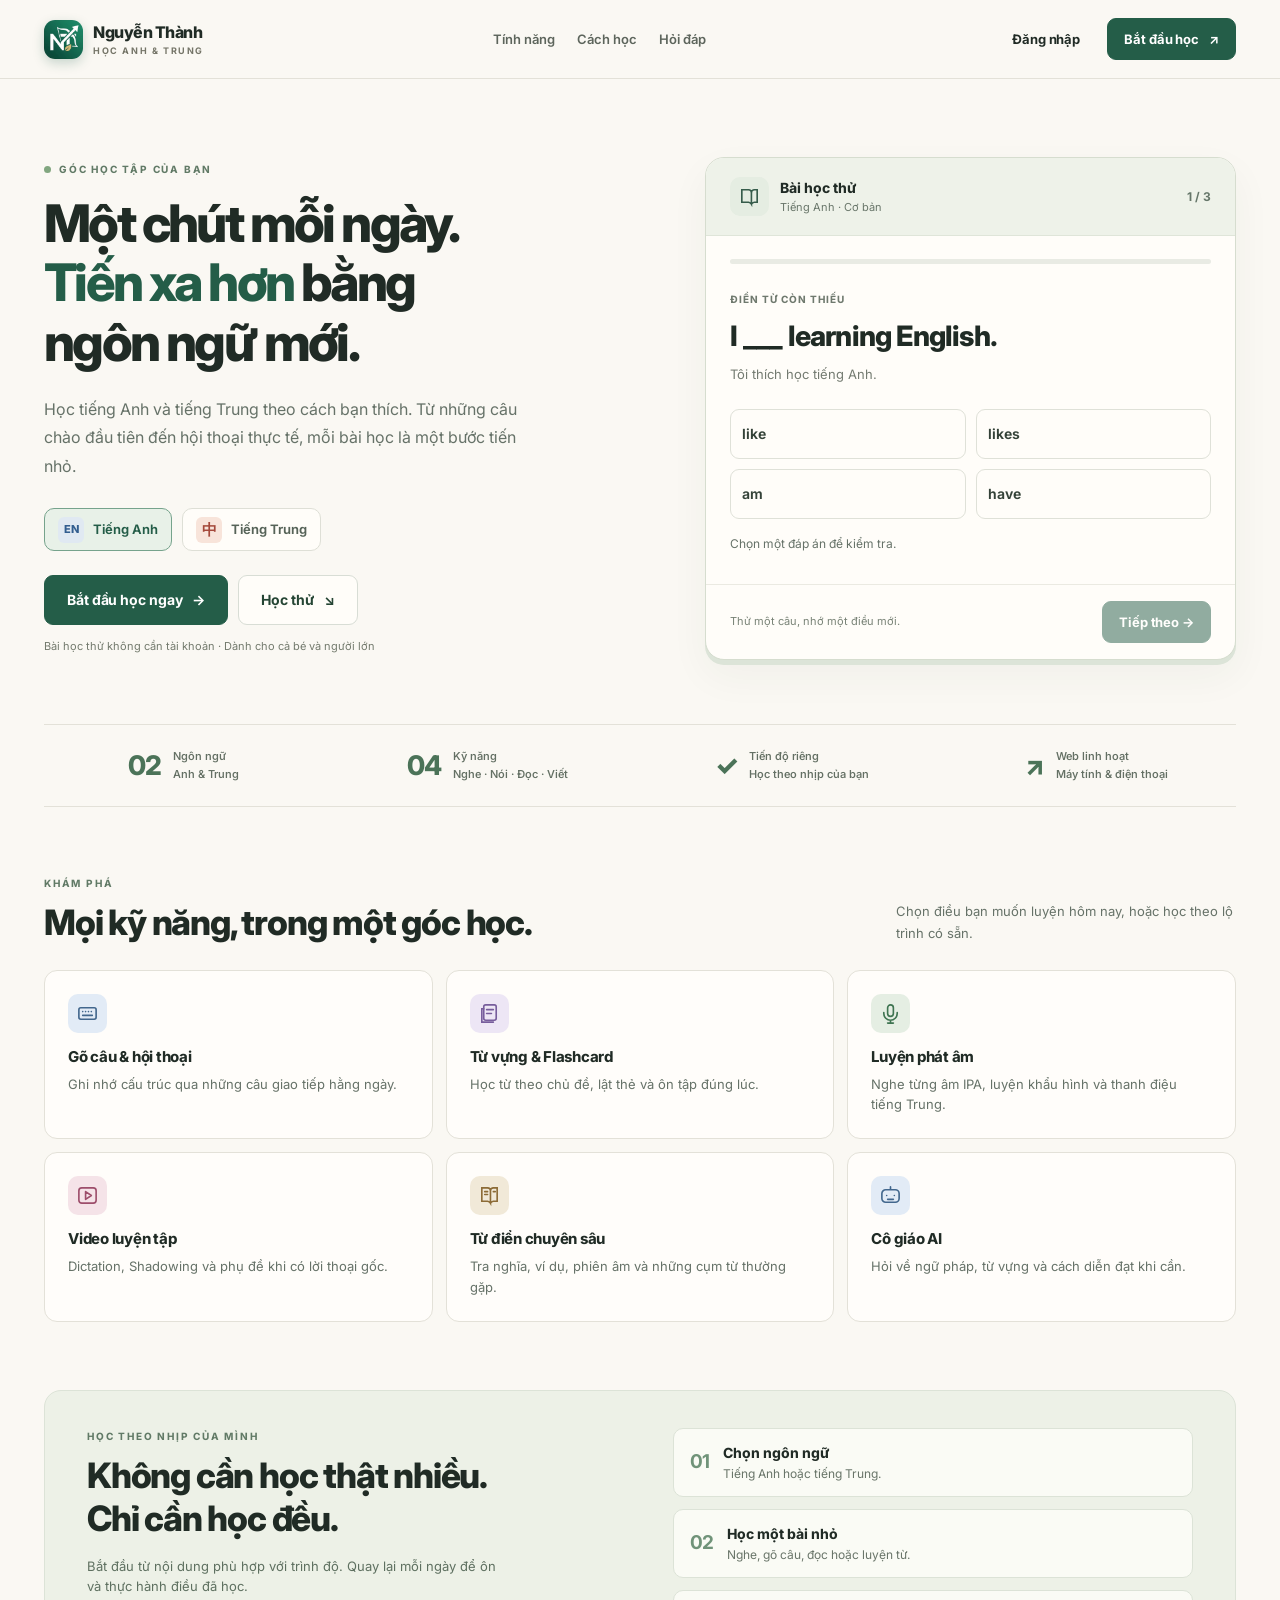
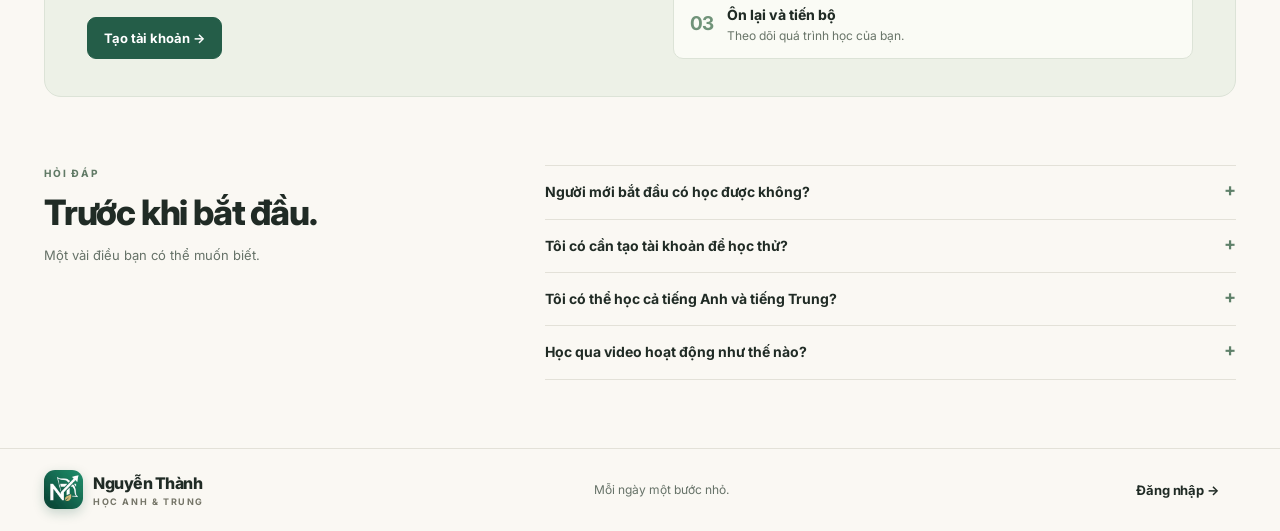
==== commit a901d016: "Add files via upload" ====
--- a/engstart-web/index.html
+++ b/engstart-web/index.html
@@ -4,6 +4,8 @@
   <meta charset="UTF-8" />
   <meta name="viewport" content="width=device-width, initial-scale=1.0" />
   <title>Nguyễn Thành — Học Tiếng Anh & Tiếng Trung Toàn Diện (Gõ Câu, Lộ Trình, Video, AI)</title>
+  <link rel="icon" type="image/png" href="./assets/favicon-nt.png?v=43logo" />
+  <link rel="apple-touch-icon" href="./assets/logo-nt.png?v=43logo" />
   <link rel="preconnect" href="https://fonts.googleapis.com" />
   <link rel="preconnect" href="https://fonts.gstatic.com" crossorigin />
   <link href="https://fonts.googleapis.com/css2?family=Inter:wght@400;500;600;700;800&display=swap" rel="stylesheet" />
@@ -30,7 +32,7 @@
   <link rel="stylesheet" href="./css/vocab-library-v33.css?v=20261128-v33" />
   <link rel="stylesheet" href="./css/video-library-v36.css?v=20261128-v42" />
   <meta name="description" content="Học tiếng Anh và tiếng Trung với lộ trình, từ vựng, phát âm và video luyện tập. Thử một bài học ngay trên Nguyễn Thành." />
-  <link rel="stylesheet" href="./css/welcome-v43.css?v=43.1" />
+  <link rel="stylesheet" href="./css/welcome-v43.css?v=43.2" />
 </head>
 <body class="nt-welcome-active min-h-screen flex flex-col md:flex-row antialiased selection:bg-sky-100 selection:text-sky-900">
 
@@ -39,9 +41,7 @@
     <div class="space-y-3 overflow-y-auto no-scrollbar pr-0.5">
       <!-- Brand -->
       <button type="button" id="brand-home-btn" class="w-full flex items-center gap-2.5 px-2 py-1.5 text-left group focus:outline-none">
-        <div class="w-9 h-9 rounded-xl bg-gradient-to-br from-sky-500 via-indigo-500 to-rose-500 flex items-center justify-center text-white shadow-xs group-hover:scale-105 transition-transform">
-          <i data-lucide="sparkles" class="w-5 h-5"></i>
-        </div>
+        <img src="./assets/logo-nt.png?v=43logo" alt="Nguyễn Thành" class="w-9 h-9 rounded-xl shadow-xs object-cover group-hover:scale-105 transition-transform shrink-0" />
         <div class="leading-tight">
           <div class="font-extrabold text-base tracking-tight text-slate-900">Nguyễn <span class="text-sky-600">Thành</span></div>
           <div class="text-[10px] font-bold uppercase tracking-wider text-amber-700/80">Học Anh &amp; Trung</div>
@@ -189,9 +189,7 @@
   <header id="main-header" class="md:hidden sticky top-0 z-40 bg-[#FDFBF6]/95 backdrop-blur-md border-b border-[#EAE2D3]">
     <div class="px-3.5 h-14 flex items-center justify-between gap-2">
       <button type="button" data-main-nav="typing" class="flex items-center gap-2 text-left">
-        <div class="w-8 h-8 rounded-xl bg-gradient-to-br from-sky-500 via-indigo-500 to-rose-500 flex items-center justify-center text-white">
-          <i data-lucide="sparkles" class="w-4 h-4"></i>
-        </div>
+        <img src="./assets/logo-nt.png?v=43logo" alt="Nguyễn Thành" class="w-8 h-8 rounded-xl shadow-xs object-cover shrink-0" />
         <span class="font-extrabold text-base text-slate-900">Nguyễn <span class="text-sky-600">Thành</span></span>
       </button>
       <div class="flex items-center gap-1.5">
@@ -476,7 +474,7 @@
   <div id="nt-welcome" class="nt-welcome">
     <a class="nt-skip" href="#nt-demo">Đến bài học thử</a>
     <header class="nt-top"><div class="nt-shell nt-top-inner">
-      <a href="#nt-top" class="nt-brand" aria-label="Nguyễn Thành, trang chủ"><span class="nt-logo">NT</span><span><strong>Nguyễn Thành</strong><small>HỌC ANH &amp; TRUNG</small></span></a>
+      <a href="#nt-top" class="nt-brand" aria-label="Nguyễn Thành, trang chủ"><img src="./assets/logo-nt.png?v=43logo" alt="NT" class="nt-logo nt-logo-img" /><span><strong>Nguyễn Thành</strong><small>HỌC ANH &amp; TRUNG</small></span></a>
       <nav class="nt-nav" aria-label="Giới thiệu"><a href="#nt-features">Tính năng</a><a href="#nt-method">Cách học</a><a href="#nt-faq">Hỏi đáp</a></nav>
       <div class="nt-top-actions"><button class="nt-btn nt-quiet" type="button" data-nt-auth="login">Đăng nhập</button><button class="nt-btn nt-primary" type="button" data-nt-auth="register">Bắt đầu học <span aria-hidden="true">↗</span></button></div>
     </div></header>
@@ -511,8 +509,8 @@
       <section id="nt-method" class="nt-method"><div><p class="nt-eyebrow">HỌC THEO NHỊP CỦA MÌNH</p><h2>Không cần học thật nhiều.<br>Chỉ cần học đều.</h2><p>Bắt đầu từ nội dung phù hợp với trình độ. Quay lại mỗi ngày để ôn và thực hành điều đã học.</p><button class="nt-btn nt-primary" data-nt-auth="register" type="button">Tạo tài khoản →</button></div><div class="nt-steps"><div><b>01</b><span><strong>Chọn ngôn ngữ</strong><small>Tiếng Anh hoặc tiếng Trung.</small></span></div><div><b>02</b><span><strong>Học một bài nhỏ</strong><small>Nghe, gõ câu, đọc hoặc luyện từ.</small></span></div><div><b>03</b><span><strong>Ôn lại và tiến bộ</strong><small>Theo dõi quá trình học của bạn.</small></span></div></div></section>
       <section id="nt-faq" class="nt-faq nt-section"><div><p class="nt-eyebrow">HỎI ĐÁP</p><h2>Trước khi bắt đầu.</h2><p>Một vài điều bạn có thể muốn biết.</p></div><div class="nt-questions"><details><summary>Người mới bắt đầu có học được không?</summary><p>Có. Bạn có thể bắt đầu từ các chủ đề cơ bản, làm quen với từ vựng, phát âm và câu giao tiếp. Trẻ em nên học cùng người lớn khi mở video bên ngoài.</p></details><details><summary>Tôi có cần tạo tài khoản để học thử?</summary><p>Không. Bài học thử ngay trên trang này không yêu cầu tài khoản. Đăng nhập để sử dụng khu vực học chính và lưu tiến độ theo cấu hình của web.</p></details><details><summary>Tôi có thể học cả tiếng Anh và tiếng Trung?</summary><p>Có. Hai ngôn ngữ có lộ trình, từ vựng và các chế độ luyện tập riêng. Bạn có thể đổi ngôn ngữ trong khu vực học.</p></details><details><summary>Học qua video hoạt động như thế nào?</summary><p>Chọn video trong thư viện hoặc dán link YouTube. Để luyện từng câu đồng bộ, cần lời thoại gốc có mốc thời gian. Bạn có thể nhập phụ đề hoặc thử tạo bằng AI khi dịch vụ hỗ trợ.</p></details></div></section>
     </main>
-    <footer class="nt-footer"><div class="nt-shell"><a href="#nt-top" class="nt-brand"><span class="nt-logo">NT</span><span><strong>Nguyễn Thành</strong><small>HỌC ANH &amp; TRUNG</small></span></a><span>Mỗi ngày một bước nhỏ.</span><button class="nt-btn nt-quiet" data-nt-auth="login" type="button">Đăng nhập →</button></div></footer>
-    <dialog id="nt-auth-dialog" aria-labelledby="nt-auth-title"><div class="nt-auth-wrap"><button type="button" class="nt-close" data-nt-close aria-label="Đóng">×</button><div class="nt-auth-side"><span class="nt-logo">NT</span><p class="nt-eyebrow">NGUYỄN THÀNH · HỌC ANH &amp; TRUNG</p><h2>Chào mừng bạn<br>đến góc học của mình.</h2><p>Một bài học nhỏ hôm nay, một bước tiến mới ngày mai.</p><div class="nt-auth-mini"><span>Good morning!</span><span>早上好！</span><small>Zǎoshang hǎo! · Chào buổi sáng!</small></div></div><div class="nt-auth-main"><h2 id="nt-auth-title">Đăng nhập</h2><p id="nt-auth-intro">Tiếp tục hành trình học của bạn.</p><div class="nt-auth-tabs" role="group" aria-label="Hình thức tài khoản"><button type="button" data-nt-mode="login" aria-pressed="true">Đăng nhập</button><button type="button" data-nt-mode="register" aria-pressed="false">Đăng ký</button></div><form id="nt-auth-form"><label for="nt-email">Email</label><input id="nt-email" type="email" autocomplete="email" placeholder="tenban@example.com" required maxlength="254"><label for="nt-password">Mật khẩu</label><div class="nt-password-wrap"><input id="nt-password" type="password" minlength="6" autocomplete="current-password" placeholder="Ít nhất 6 ký tự" required><button type="button" id="nt-pass-toggle" aria-label="Hiện mật khẩu">Hiện</button></div><button id="nt-auth-submit" class="nt-btn nt-primary" type="submit">Đăng nhập →</button></form><div class="nt-or"><span>hoặc</span></div><button type="button" id="nt-google" class="nt-btn nt-secondary"><svg width="19" height="19" viewBox="0 0 48 48" aria-hidden="true"><path fill="#EA4335" d="M24 9.5c3.54 0 6.71 1.22 9.21 3.6l6.85-6.85C35.9 2.38 30.43 0 24 0 14.62 0 6.51 5.38 2.56 13.22l7.98 6.19C12.44 13.72 17.74 9.5 24 9.5z"/><path fill="#4285F4" d="M46.98 24.55c0-1.57-.15-3.09-.38-4.55H24v9.02h12.94c-.58 2.96-2.24 5.48-4.79 7.18l7.73 6C44.38 38.04 46.98 31.98 46.98 24.55z"/><path fill="#FBBC05" d="M10.53 28.59c-.48-1.45-.76-2.99-.76-4.59s.27-3.14.76-4.59l-7.98-6.19A23.98 23.98 0 0 0 0 24c0 3.87.93 7.53 2.56 10.78l7.97-6.19z"/><path fill="#34A853" d="M24 48c6.48 0 11.93-2.13 15.88-5.8l-7.73-6c-2.15 1.45-4.93 2.3-8.15 2.3-6.26 0-11.56-4.22-13.47-9.91l-7.98 6.19C6.51 42.62 14.62 48 24 48z"/></svg> Tiếp tục với Google</button><p id="nt-auth-status" role="status" aria-live="polite" class="nt-auth-status"></p><button type="button" id="nt-local" class="nt-btn nt-quiet" hidden>Học trên thiết bị (chưa cấu hình đăng nhập)</button><p class="nt-auth-small">Tài khoản dùng chung với hệ thống học hiện có.</p></div></div></dialog>
+    <footer class="nt-footer"><div class="nt-shell"><a href="#nt-top" class="nt-brand"><img src="./assets/logo-nt.png?v=43logo" alt="NT" class="nt-logo nt-logo-img" /><span><strong>Nguyễn Thành</strong><small>HỌC ANH &amp; TRUNG</small></span></a><span>Mỗi ngày một bước nhỏ.</span><button class="nt-btn nt-quiet" data-nt-auth="login" type="button">Đăng nhập →</button></div></footer>
+    <dialog id="nt-auth-dialog" aria-labelledby="nt-auth-title"><div class="nt-auth-wrap"><button type="button" class="nt-close" data-nt-close aria-label="Đóng">×</button><div class="nt-auth-side"><img src="./assets/logo-nt.png?v=43logo" alt="NT" class="nt-logo nt-logo-img" /><p class="nt-eyebrow">NGUYỄN THÀNH · HỌC ANH &amp; TRUNG</p><h2>Chào mừng bạn<br>đến góc học của mình.</h2><p>Một bài học nhỏ hôm nay, một bước tiến mới ngày mai.</p><div class="nt-auth-mini"><span>Good morning!</span><span>早上好！</span><small>Zǎoshang hǎo! · Chào buổi sáng!</small></div></div><div class="nt-auth-main"><h2 id="nt-auth-title">Đăng nhập</h2><p id="nt-auth-intro">Tiếp tục hành trình học của bạn.</p><div class="nt-auth-tabs" role="group" aria-label="Hình thức tài khoản"><button type="button" data-nt-mode="login" aria-pressed="true">Đăng nhập</button><button type="button" data-nt-mode="register" aria-pressed="false">Đăng ký</button></div><form id="nt-auth-form"><label for="nt-email">Email</label><input id="nt-email" type="email" autocomplete="email" placeholder="tenban@example.com" required maxlength="254"><label for="nt-password">Mật khẩu</label><div class="nt-password-wrap"><input id="nt-password" type="password" minlength="6" autocomplete="current-password" placeholder="Ít nhất 6 ký tự" required><button type="button" id="nt-pass-toggle" aria-label="Hiện mật khẩu">Hiện</button></div><button id="nt-auth-submit" class="nt-btn nt-primary" type="submit">Đăng nhập →</button></form><div class="nt-or"><span>hoặc</span></div><button type="button" id="nt-google" class="nt-btn nt-secondary"><svg width="19" height="19" viewBox="0 0 48 48" aria-hidden="true"><path fill="#EA4335" d="M24 9.5c3.54 0 6.71 1.22 9.21 3.6l6.85-6.85C35.9 2.38 30.43 0 24 0 14.62 0 6.51 5.38 2.56 13.22l7.98 6.19C12.44 13.72 17.74 9.5 24 9.5z"/><path fill="#4285F4" d="M46.98 24.55c0-1.57-.15-3.09-.38-4.55H24v9.02h12.94c-.58 2.96-2.24 5.48-4.79 7.18l7.73 6C44.38 38.04 46.98 31.98 46.98 24.55z"/><path fill="#FBBC05" d="M10.53 28.59c-.48-1.45-.76-2.99-.76-4.59s.27-3.14.76-4.59l-7.98-6.19A23.98 23.98 0 0 0 0 24c0 3.87.93 7.53 2.56 10.78l7.97-6.19z"/><path fill="#34A853" d="M24 48c6.48 0 11.93-2.13 15.88-5.8l-7.73-6c-2.15 1.45-4.93 2.3-8.15 2.3-6.26 0-11.56-4.22-13.47-9.91l-7.98 6.19C6.51 42.62 14.62 48 24 48z"/></svg> Tiếp tục với Google</button><p id="nt-auth-status" role="status" aria-live="polite" class="nt-auth-status"></p><button type="button" id="nt-local" class="nt-btn nt-quiet" hidden>Học trên thiết bị (chưa cấu hình đăng nhập)</button><p class="nt-auth-small">Tài khoản dùng chung với hệ thống học hiện có.</p></div></div></dialog>
     <noscript><p class="nt-noscript">Vui lòng bật JavaScript để dùng bài học và đăng nhập.</p></noscript>
   </div>
 
--- a/engstart-web/css/welcome-v43.css
+++ b/engstart-web/css/welcome-v43.css
@@ -20,3 +20,5 @@
 @media(max-width:760px){#nt-welcome .nt-shell{width:calc(100% - 36px)}#nt-welcome .nt-top-inner{min-height:66px;gap:8px}#nt-welcome .nt-nav{display:none}#nt-welcome .nt-brand strong{font-size:14px}#nt-welcome .nt-brand small{font-size:8px;letter-spacing:.8px}#nt-welcome .nt-logo{width:34px;height:34px;font-size:14px}#nt-welcome .nt-top-actions{gap:3px}#nt-welcome .nt-top-actions .nt-btn{padding:8px 9px;min-height:35px;font-size:11px}#nt-welcome .nt-hero{grid-template-columns:1fr;gap:28px;padding:40px 0 35px}#nt-welcome h1{font-size:clamp(34px,8.3vw,48px);line-height:1.16;letter-spacing:-1.6px}#nt-welcome .nt-lead{font-size:14px;margin-top:16px}#nt-welcome .nt-language{margin:20px 0 18px}#nt-welcome .nt-big{min-height:46px;padding:11px 14px;font-size:13px}#nt-welcome .nt-note{font-size:11px}#nt-welcome .nt-demo-top{padding:15px 17px}#nt-welcome .nt-track{margin:18px 17px 0}#nt-welcome .nt-demo-body{padding:23px 17px 12px;min-height:290px}#nt-welcome .nt-demo-bottom{padding:13px 17px}#nt-welcome .nt-strip{grid-template-columns:1fr 1fr;gap:16px;padding:19px 0}#nt-welcome .nt-strip>div{justify-content:flex-start}#nt-welcome .nt-strip strong,#nt-welcome .nt-strip-symbol{font-size:24px}#nt-welcome .nt-section{padding:43px 0}#nt-welcome .nt-section-head{display:block;margin-bottom:17px}#nt-welcome .nt-section-head>p{margin-top:9px}#nt-welcome .nt-features{grid-template-columns:repeat(2,minmax(0,1fr));gap:9px}#nt-welcome .nt-feature{padding:14px;min-height:145px}#nt-welcome .nt-feature h3{font-size:14px}#nt-welcome .nt-feature p{font-size:12px}#nt-welcome .nt-method,#nt-welcome .nt-faq{grid-template-columns:1fr;gap:23px}#nt-welcome .nt-method{padding:24px 20px}#nt-welcome .nt-footer>.nt-shell>span{display:none}#nt-welcome .nt-auth-wrap{grid-template-columns:1fr;min-height:0}#nt-welcome .nt-auth-side{display:none}#nt-welcome .nt-auth-main{padding:28px 24px 20px}}
 @media(max-width:365px){#nt-welcome .nt-shell{width:calc(100% - 26px)}#nt-welcome .nt-top-actions .nt-primary span{display:none}#nt-welcome .nt-top-actions .nt-quiet{padding:6px}#nt-welcome .nt-brand{gap:6px}#nt-welcome .nt-demo-foot{display:none}#nt-welcome .nt-demo-bottom{justify-content:flex-end}}
 @media(prefers-reduced-motion:reduce){#nt-welcome *{transition:none!important;scroll-behavior:auto!important}}
+
+#nt-welcome .nt-logo-img{display:block;padding:0;background:transparent!important;object-fit:cover;border-radius:11px;box-shadow:0 4px 12px rgba(18,86,64,.22);}
